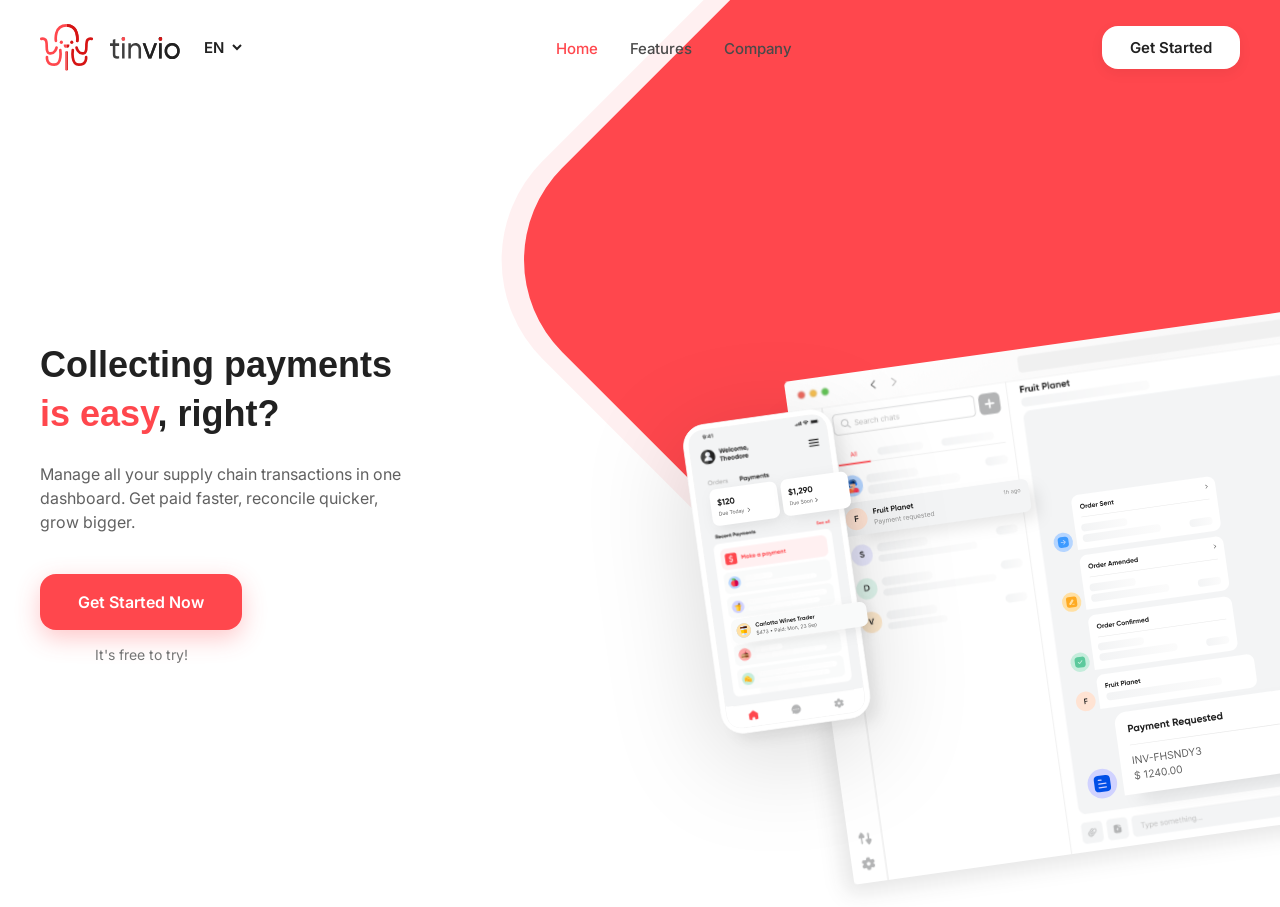
==== 1/index.html @ 918956ac "+" ====
<!doctype html>
<html lang="en">
  <head>
    <meta charset="UTF-8" />
    <meta name="viewport" content="width=device-width, initial-scale=1.0" />
    <title>Home page</title>
    <link rel="stylesheet" href="style.css" />
    <link
      href="https://fonts.googleapis.com/css2?family=Inter:wght@400;500;600;700&display=swap"
      rel="stylesheet"
    />
  </head>
  <body>
    <header class="header">
      <div class="header-container">
        <div class="logo-wrapper">
          <a href="#" class="logo">
            <svg
              xmlns="http://www.w3.org/2000/svg"
              width="54"
              height="47"
              viewBox="0 0 54 47"
              fill="none"
            >
              <mask
                id="mask0_1312_115720"
                style="mask-type: alpha"
                maskUnits="userSpaceOnUse"
                x="0"
                y="0"
                width="54"
                height="47"
              >
                <path
                  d="M29.2807 20.375H23.8252C23.8252 20.375 23.0459 23.8359 26.553 23.8359C30.0601 23.8359 29.2807 20.375 29.2807 20.375Z"
                  fill="#3E3E3E"
                />
                <path
                  d="M36.5562 23.6121C36.5562 23.6121 38.2003 30.6819 43.9547 29.2732C48.4332 28.1769 44.7768 18.822 47.654 15.7737C49.1295 14.2104 51.7643 14.9028 51.7643 14.9028"
                  stroke="#212121"
                  stroke-width="2.67568"
                  stroke-linecap="round"
                />
                <path
                  d="M16.5464 23.6121C16.5464 23.6121 14.9023 30.6819 9.14783 29.2732C4.6693 28.1769 8.32577 18.822 5.44855 15.7737C3.97301 14.2104 1.33824 14.9028 1.33824 14.9028"
                  stroke="#3E3E3E"
                  stroke-width="2.67568"
                  stroke-linecap="round"
                />
                <path
                  d="M15.8891 16.912C15.8891 16.912 13.707 1.33782 26.3643 1.33789C39.0216 1.33796 37.2755 16.912 37.2755 16.912"
                  stroke="#3E3E3E"
                  stroke-width="2.67568"
                  stroke-linecap="round"
                />
                <path
                  d="M35.946 16.7471C35.855 17.4804 36.3756 18.1486 37.1088 18.2396C37.842 18.3307 38.5103 17.8101 38.6013 17.0769L35.946 16.7471ZM26.5503 2.67573C29.4156 2.67575 31.3359 3.54673 32.6634 4.75921C34.0181 5.99651 34.8633 7.68944 35.3709 9.4883C35.8776 11.2838 36.0247 13.1041 36.0403 14.4936C36.0481 15.184 36.0234 15.7575 35.9971 16.1545C35.984 16.3528 35.9706 16.5064 35.9607 16.6078C35.9558 16.6078 35.9518 16.6961 35.9492 16.7196C35.9479 16.7314 35.9469 16.7397 35.9464 16.7443C35.9461 16.7466 35.9459 16.748 35.9459 16.7485C35.9458 16.7487 35.9458 16.7487 35.9459 16.7485C35.9459 16.7484 35.9459 16.7481 35.9459 16.748C35.946 16.7476 35.946 16.7471 37.2737 16.912C38.6013 17.0769 38.6014 17.0763 38.6015 17.0756C38.6015 17.0754 38.6016 17.0747 38.6017 17.0741C38.6018 17.0729 38.602 17.0715 38.6022 17.0698C38.6026 17.0665 38.6031 17.0623 38.6037 17.0571C38.6049 17.0468 38.6049 17.0327 38.6085 17.015C38.6124 16.9796 38.6177 16.9298 38.6239 16.8664C38.6362 16.7396 38.6519 16.5586 38.667 16.3311C38.697 15.8764 38.7245 15.2332 38.7158 14.4635C38.6986 12.9329 38.5381 10.8597 37.946 8.76165C37.355 6.66698 36.3104 4.46639 34.4678 2.78354C32.5981 1.07587 30.0137 6.99759e-05 26.5503 5.05447e-05L26.5503 2.67573Z"
                  fill="#212121"
                />
                <path
                  d="M26.5503 28.3037V45.338"
                  stroke="#3E3E3E"
                  stroke-width="2.67568"
                  stroke-linecap="round"
                />
                <path
                  d="M32.8078 25.9912C32.8078 25.9912 30.6585 40.7001 38.8259 40.7001C46.9933 40.7001 46.1335 33.1228 46.1335 33.1228"
                  stroke="#212121"
                  stroke-width="2.67568"
                  stroke-linecap="round"
                />
                <path
                  d="M20.2928 25.9912C20.2928 25.9912 22.4421 40.7001 14.2747 40.7001C6.10733 40.7001 6.96705 33.1228 6.96705 33.1228"
                  stroke="#3E3E3E"
                  stroke-width="2.67568"
                  stroke-linecap="round"
                />
                <ellipse
                  cx="31.7566"
                  cy="18.2075"
                  rx="1.60086"
                  ry="1.73046"
                  fill="#212121"
                />
                <ellipse
                  cx="21.3484"
                  cy="18.2075"
                  rx="1.60086"
                  ry="1.73046"
                  fill="#3E3E3E"
                />
              </mask>
              <g mask="url(#mask0_1312_115720)">
                <rect
                  x="-1.89502"
                  y="-2.85449"
                  width="28.4747"
                  height="52.4545"
                  fill="#FF474D"
                />
                <rect
                  x="26.5835"
                  y="-2.85449"
                  width="28.4747"
                  height="52.4545"
                  fill="#D61414"
                />
              </g>
            </svg>
          </a>
          <svg
            xmlns="http://www.w3.org/2000/svg"
            width="70"
            height="22"
            viewBox="0 0 70 22"
            fill="none"
          >
            <path
              d="M9.12973 6.3475V8.91091H5.32329V17.181C5.32329 17.9337 5.45685 18.4728 5.72397 18.7984C6.01017 19.1035 6.43946 19.2663 7.01186 19.2866C7.58426 19.2866 8.29021 19.2663 9.12973 19.2256V21.6059C6.93554 21.9111 5.33283 21.7178 4.32159 21.0261C3.32944 20.3344 2.83336 19.0527 2.83336 17.181V8.91091H0V6.3475H2.83336V2.86858L5.32329 2.07514V6.3475H9.12973Z"
              fill="#3E3E3E"
            />
            <path
              d="M13.3368 3.57047C12.8598 3.57047 12.4592 3.39754 12.1348 3.05168C11.8105 2.70582 11.6483 2.28876 11.6483 1.80049C11.6483 1.31222 11.8105 0.895159 12.1348 0.549301C12.4592 0.1831 12.8598 0 13.3368 0C13.7948 0 14.1859 0.1831 14.5103 0.549301C14.8346 0.895159 14.9968 1.31222 14.9968 1.80049C14.9968 2.28876 14.8346 2.70582 14.5103 3.05168C14.1859 3.39754 13.7948 3.57047 13.3368 3.57047ZM14.5675 21.6059H12.0776V6.3475H14.5675V21.6059Z"
              fill="#3E3E3E"
            />
            <path
              d="M25.4924 5.95078C27.1715 5.95078 28.5166 6.52043 29.5278 7.65972C30.5391 8.77867 31.0447 10.3045 31.0447 12.2372V21.6059H28.5548V12.3898C28.5548 11.1692 28.24 10.213 27.6103 9.52125C26.9807 8.82953 26.1125 8.48368 25.0059 8.48368C23.7276 8.48368 22.7163 8.91091 21.9722 9.76538C21.2281 10.5995 20.856 11.8507 20.856 13.5189V21.6059H18.3661V6.3475H20.856V8.54471C21.8482 6.81542 23.3937 5.95078 25.4924 5.95078Z"
              fill="#3E3E3E"
            />
            <path
              d="M39.8486 18.7678L44.342 6.3475H47.0322L41.3083 21.6059H38.389L32.6651 6.3475H35.3553L39.8486 18.7678Z"
              fill="#3E3E3E"
            />
            <path
              d="M50.3973 3.57047C49.9203 3.57047 49.5196 3.39754 49.1953 3.05168C48.8709 2.70582 48.7087 2.28876 48.7087 1.80049C48.7087 1.31222 48.8709 0.895159 49.1953 0.549301C49.5196 0.1831 49.9203 0 50.3973 0C50.8552 0 51.2463 0.1831 51.5707 0.549301C51.8951 0.895159 52.0572 1.31222 52.0572 1.80049C52.0572 2.28876 51.8951 2.70582 51.5707 3.05168C51.2463 3.39754 50.8552 3.57047 50.3973 3.57047ZM51.6279 21.6059H49.138V6.3475H51.6279V21.6059Z"
              fill="#3E3E3E"
            />
            <path
              d="M67.5041 19.6833C66.0541 21.2295 64.2701 22.0026 62.1522 22.0026C60.0344 22.0026 58.2504 21.2295 56.8003 19.6833C55.3502 18.1372 54.6252 16.2349 54.6252 13.9767C54.6252 11.7185 55.3502 9.81624 56.8003 8.27006C58.2504 6.72387 60.0344 5.95078 62.1522 5.95078C64.2701 5.95078 66.0541 6.72387 67.5041 8.27006C68.9733 9.83659 69.7079 11.7388 69.7079 13.9767C69.7079 16.2146 68.9733 18.1168 67.5041 19.6833ZM62.1522 19.4087C63.5832 19.4087 64.7852 18.8899 65.7583 17.8523C66.7314 16.8148 67.2179 15.5229 67.2179 13.9767C67.2179 12.4305 66.7314 11.1386 65.7583 10.1011C64.7852 9.06349 63.5832 8.54471 62.1522 8.54471C60.7403 8.54471 59.5478 9.06349 58.5747 10.1011C57.6017 11.1386 57.1151 12.4305 57.1151 13.9767C57.1151 15.5229 57.6017 16.8148 58.5747 17.8523C59.5478 18.8899 60.7403 19.4087 62.1522 19.4087Z"
              fill="#3E3E3E"
            />
            <path
              d="M39.8486 18.7678L44.342 6.3475H47.0322L41.3083 21.6059H38.389L32.6651 6.3475H35.3553L39.8486 18.7678Z"
              fill="#212121"
            />
            <path
              d="M50.3973 3.57047C49.9203 3.57047 49.5196 3.39754 49.1953 3.05168C48.8709 2.70582 48.7087 2.28876 48.7087 1.80049C48.7087 1.31222 48.8709 0.895159 49.1953 0.549301C49.5196 0.1831 49.9203 0 50.3973 0C50.8552 0 51.2463 0.1831 51.5707 0.549301C51.8951 0.895159 52.0572 1.31222 52.0572 1.80049C52.0572 2.28876 51.8951 2.70582 51.5707 3.05168C51.2463 3.39754 50.8552 3.57047 50.3973 3.57047ZM51.6279 21.6059H49.138V6.3475H51.6279V21.6059Z"
              fill="#212121"
            />
            <path
              d="M67.5041 19.6833C66.0541 21.2295 64.2701 22.0026 62.1522 22.0026C60.0344 22.0026 58.2504 21.2295 56.8003 19.6833C55.3502 18.1372 54.6252 16.2349 54.6252 13.9767C54.6252 11.7185 55.3502 9.81624 56.8003 8.27006C58.2504 6.72387 60.0344 5.95078 62.1522 5.95078C64.2701 5.95078 66.0541 6.72387 67.5041 8.27006C68.9733 9.83659 69.7079 11.7388 69.7079 13.9767C69.7079 16.2146 68.9733 18.1168 67.5041 19.6833ZM62.1522 19.4087C63.5832 19.4087 64.7852 18.8899 65.7583 17.8523C66.7314 16.8148 67.2179 15.5229 67.2179 13.9767C67.2179 12.4305 66.7314 11.1386 65.7583 10.1011C64.7852 9.06349 63.5832 8.54471 62.1522 8.54471C60.7403 8.54471 59.5478 9.06349 58.5747 10.1011C57.6017 11.1386 57.1151 12.4305 57.1151 13.9767C57.1151 15.5229 57.6017 16.8148 58.5747 17.8523C59.5478 18.8899 60.7403 19.4087 62.1522 19.4087Z"
              fill="#212121"
            />
            <ellipse
              cx="50.529"
              cy="1.9073"
              rx="1.78874"
              ry="1.9073"
              fill="#D61414"
            />
            <ellipse
              cx="13.4176"
              cy="1.9073"
              rx="1.78874"
              ry="1.9073"
              fill="#FF474D"
            />
          </svg>
          <div class="lang-select-container">
            <!-- <button class="lang-button" id="langBtn">
              <span id="currentLang">EN</span>
              <svg
                xmlns="http://www.w3.org/2000/svg"
                width="10"
                height="6"
                viewBox="0 0 10 6"
                fill="none"
              >
                <path
                  d="M4.99998 6C4.82076 6 4.64156 5.92797 4.50493 5.78422L0.205142 1.25832C-0.0683806 0.970413 -0.0683806 0.503627 0.205142 0.21584C0.478554 -0.0719468 0.921935 -0.0719468 1.19548 0.21584L4.99998 4.22061L8.80451 0.21598C9.07803 -0.0718069 9.52137 -0.0718069 9.79476 0.21598C10.0684 0.503767 10.0684 0.970553 9.79476 1.25846L5.49504 5.78436C5.35834 5.92814 5.17914 6 4.99998 6Z"
                  fill="#212121"
                />
              </svg>
            </button> -->
            <select id="langSelect">
              <option value="en" selected>EN</option>
              <option value="ru">RU</option>
            </select>
          </div>
        </div>

        <nav class="nav">
          <ul class="nav-list">
            <li>
              <a href="#" class="nav-link active" data-key="nav-home">Home</a>
            </li>
            <li>
              <a href="#" class="nav-link" data-key="nav-features">Features</a>
            </li>
            <li>
              <a href="#" class="nav-link" data-key="nav-company">Company</a>
            </li>
          </ul>
        </nav>

        <div class="header-actions">
          <a href="#" class="btn-primary" data-key="btn-started">Get Started</a>
        </div>
      </div>
    </header>

    <main>
      <section class="main-section">
        <div class="container">
          <div class="main-content">
            <h1 class="title">
              Collecting payments <br />
              <span class="highlight">is easy</span>, right?
            </h1>
            <p class="hero-description">
              Manage all your supply chain transactions in one dashboard. Get
              paid faster, reconcile quicker, grow bigger.
            </p>
            <div class="hero-actions">
              <a href="#" class="btn btn-primary">Get Started Now</a>
              <span class="btn-subtext">It's free to try!</span>
            </div>
          </div>

          <div class="images">
            <svg
              class="mockup-phone"
              xmlns="http://www.w3.org/2000/svg"
              xmlns:xlink="http://www.w3.org/1999/xlink"
              width="252"
              height="413"
              viewBox="0 0 252 413"
              fill="none"
            >
              <g filter="url(#filter0_f_3618_2601)">
                <rect
                  x="18.4482"
                  y="41.6902"
                  width="167"
                  height="356"
                  rx="12"
                  transform="rotate(-8 18.4482 41.6902)"
                  fill="#212121"
                  fill-opacity="0.1"
                />
              </g>
              <rect
                x="0.843648"
                y="28.4244"
                width="176.016"
                height="365.174"
                rx="25.7578"
                transform="rotate(-8 0.843648 28.4244)"
                fill="white"
                stroke="#F9F9F9"
                stroke-width="0.826417"
              />
              <path
                d="M172.195 29.9218L172.195 29.9205C171.317 23.8766 168.893 19.4597 165.209 16.7625C161.526 14.0661 156.627 13.1193 150.862 13.9296L136.29 15.9776C134.774 16.1907 126.086 17.4116 126.086 17.4116L113.964 19.1153C113.964 19.1153 100.022 21.0747 95.0032 21.78L60.5014 26.629C55.4822 27.3343 50.8657 27.9832 50.8657 27.9832L46.2033 28.6384C46.2033 28.6384 42.9745 29.0922 41.4583 29.3053L26.886 31.3533C21.1208 32.1635 16.6725 34.4239 13.8826 38.0302C11.0918 41.6378 9.99281 46.5503 10.8428 52.5984L54.7158 364.771C55.5685 370.838 58.3761 375.017 62.3111 377.489C66.2386 379.957 71.2564 380.701 76.5039 379.964L199.312 362.704C204.546 361.968 209.164 359.87 212.262 356.415C215.367 352.953 216.921 348.161 216.068 342.094L172.195 29.9218Z"
                stroke="#F1F1F1"
                stroke-width="0.826417"
              />
              <mask
                id="mask0_3618_2601"
                style="mask-type: alpha"
                maskUnits="userSpaceOnUse"
                x="9"
                y="12"
                width="209"
                height="370"
              >
                <path
                  d="M172.199 29.9213L172.199 29.92C171.321 23.8761 168.897 19.4592 165.213 16.762C161.53 14.0656 156.631 13.1188 150.866 13.9291L136.294 15.9771C134.778 16.1902 126.09 17.4112 126.09 17.4112L113.968 19.1148C113.968 19.1148 100.026 21.0742 95.0071 21.7796L60.5053 26.6285C55.4861 27.3339 50.8696 27.9827 50.8696 27.9827L46.2072 28.6379C46.2072 28.6379 42.9784 29.0917 41.4622 29.3048L26.8899 31.3528C21.1247 32.163 16.6764 34.4234 13.8865 38.0297C11.0957 41.6373 9.99672 46.5498 10.8467 52.598L54.7197 364.771C55.5724 370.838 58.38 375.017 62.315 377.489C66.2425 379.957 71.2603 380.701 76.5078 379.963L199.316 362.704C204.55 361.968 209.168 359.87 212.266 356.415C215.371 352.953 216.925 348.161 216.072 342.094L172.199 29.9213Z"
                  fill="#C4C4C4"
                  stroke="black"
                  stroke-opacity="0.1"
                  stroke-width="2.01316"
                />
              </mask>
              <g mask="url(#mask0_3618_2601)">
                <mask
                  id="mask1_3618_2601"
                  style="mask-type: alpha"
                  maskUnits="userSpaceOnUse"
                  x="10"
                  y="13"
                  width="207"
                  height="368"
                >
                  <path
                    d="M172.108 29.6247L172.108 29.6234C171.228 23.5676 168.799 19.1421 165.109 16.4395C161.419 13.7378 156.511 12.7891 150.735 13.6009L136.137 15.6526C134.618 15.8661 129.699 16.5576 129.699 16.5576L114.16 18.7412L95.7581 21.3274L62.6352 25.9825L52.0032 27.4768L45.0515 28.4538C45.0515 28.4538 42.6515 28.7911 41.1326 29.0045L26.5337 31.0563C20.758 31.868 16.3017 34.1327 13.5068 37.746C10.7109 41.3605 9.61003 46.2826 10.4617 52.3426L54.4204 365.125C55.2747 371.203 58.0875 375.391 62.0297 377.868C65.9644 380.341 70.9914 381.086 76.2484 380.347L199.28 363.056C204.523 362.319 209.15 360.217 212.254 356.755C215.364 353.287 216.921 348.486 216.067 342.407L172.108 29.6247Z"
                    fill="#C4C4C4"
                  />
                </mask>
                <g mask="url(#mask1_3618_2601)">
                  <rect
                    x="7.75342"
                    y="33.894"
                    width="163.576"
                    height="352.39"
                    transform="rotate(-8 7.75342 33.894)"
                    fill="#F3F4F5"
                  />
                  <rect
                    x="52.9941"
                    y="355.786"
                    width="163.576"
                    height="27.3343"
                    transform="rotate(-8 52.9941 355.786)"
                    fill="white"
                  />
                  <rect
                    x="10.3691"
                    y="33.2468"
                    width="158.775"
                    height="352.87"
                    transform="rotate(-8 10.3691 33.2468)"
                    fill="url(#pattern0_3618_2601)"
                  />
                  <rect
                    x="204.104"
                    y="334.909"
                    width="10.9579"
                    height="26.9782"
                    transform="rotate(-8 204.104 334.909)"
                    fill="white"
                  />
                  <rect
                    x="51.479"
                    y="356.358"
                    width="11.2927"
                    height="27.8026"
                    transform="rotate(-8 51.479 356.358)"
                    fill="white"
                  />
                </g>
              </g>
              <g filter="url(#filter1_f_3618_2601)">
                <rect
                  x="74.2515"
                  y="260.512"
                  width="148.19"
                  height="23.8015"
                  rx="3.4014"
                  transform="rotate(-8 74.2515 260.512)"
                  fill="#212121"
                  fill-opacity="0.1"
                />
              </g>
              <rect
                x="58.731"
                y="254.109"
                width="160.113"
                height="28.9019"
                rx="7.85434"
                transform="rotate(-8 58.731 254.109)"
                fill="#F9FAFA"
              />
              <path
                d="M91.2761 261.625C90.5638 261.726 89.9382 261.571 89.3994 261.16C88.8658 260.754 88.5495 260.2 88.4507 259.496C88.3512 258.789 88.5023 258.168 88.9039 257.635C89.3089 257.092 89.8675 256.771 90.5798 256.671C91.0108 256.61 91.4222 256.657 91.8138 256.81C92.2094 256.958 92.5335 257.19 92.7861 257.506L92.0422 258.089C91.8943 257.893 91.7032 257.751 91.4688 257.663C91.2338 257.571 90.9802 257.545 90.708 257.583C90.2452 257.648 89.8913 257.846 89.6462 258.176C89.4064 258.511 89.3187 258.907 89.3831 259.365C89.4468 259.819 89.6401 260.174 89.9628 260.429C90.2895 260.679 90.6842 260.772 91.147 260.707C91.4192 260.668 91.6559 260.575 91.8571 260.426C92.0622 260.273 92.2068 260.083 92.2909 259.859L93.1668 260.215C93.0111 260.588 92.7638 260.903 92.425 261.159C92.0901 261.409 91.7071 261.565 91.2761 261.625ZM96.0316 257.799L95.9752 257.398L96.8531 257.274L97.3313 260.677L96.4534 260.801L96.397 260.399C96.1804 260.767 95.8339 260.985 95.3575 261.052C94.9038 261.116 94.4894 260.998 94.1142 260.699C93.743 260.395 93.522 259.991 93.4512 259.488C93.3811 258.988 93.4825 258.542 93.7555 258.147C94.0331 257.752 94.3988 257.522 94.8525 257.458C95.3289 257.391 95.7219 257.505 96.0316 257.799ZM94.6921 260.021C94.8939 260.173 95.1309 260.23 95.4032 260.192C95.6754 260.154 95.8876 260.033 96.0396 259.832C96.1956 259.625 96.2538 259.381 96.2143 259.099C96.1748 258.818 96.0518 258.602 95.8455 258.45C95.643 258.294 95.4057 258.234 95.1334 258.273C94.8612 258.311 94.6494 258.433 94.4979 258.639C94.3459 258.841 94.2896 259.083 94.3291 259.364C94.3687 259.645 94.4897 259.864 94.6921 260.021ZM98.5271 257.039L98.6094 257.624C98.6566 257.4 98.7655 257.221 98.9362 257.086C99.1063 256.946 99.3116 256.86 99.552 256.826L99.6898 257.806C99.417 257.807 99.1842 257.895 98.9913 258.07C98.8024 258.24 98.7309 258.489 98.7768 258.815L99.0054 260.442L98.1274 260.565L97.6492 257.163L98.5271 257.039ZM101.431 260.101L100.553 260.224L99.8551 255.256L100.733 255.133L101.431 260.101ZM105.075 259.159C104.778 259.552 104.376 259.784 103.868 259.856C103.36 259.927 102.909 259.815 102.516 259.518C102.122 259.222 101.89 258.82 101.819 258.312C101.748 257.808 101.861 257.36 102.157 256.966C102.457 256.568 102.859 256.333 103.363 256.262C103.867 256.192 104.318 256.306 104.716 256.607C105.114 256.907 105.349 257.307 105.419 257.806C105.49 258.309 105.375 258.76 105.075 259.159ZM103.05 258.826C103.252 258.978 103.484 259.035 103.747 258.998C104.011 258.961 104.218 258.842 104.37 258.64C104.522 258.438 104.579 258.201 104.541 257.929C104.503 257.657 104.383 257.445 104.181 257.293C103.979 257.14 103.747 257.083 103.483 257.12C103.22 257.157 103.013 257.276 102.861 257.478C102.714 257.684 102.659 257.921 102.697 258.188C102.734 258.456 102.852 258.668 103.05 258.826ZM107.671 255.754L107.789 256.598L107.02 256.706L107.219 258.122C107.236 258.24 107.277 258.322 107.344 258.368C107.411 258.414 107.501 258.434 107.616 258.427C107.73 258.415 107.87 258.393 108.037 258.361L108.149 259.157C107.564 259.309 107.132 259.314 106.853 259.172C106.578 259.026 106.408 258.717 106.341 258.245L106.142 256.829L105.55 256.913L105.432 256.069L106.024 255.986L105.927 255.298L106.768 254.909L106.902 255.862L107.671 255.754ZM110.103 255.412L110.222 256.256L109.453 256.364L109.652 257.78C109.668 257.898 109.71 257.98 109.777 258.026C109.843 258.072 109.934 258.092 110.049 258.085C110.163 258.074 110.303 258.051 110.47 258.019L110.581 258.815C109.997 258.967 109.565 258.972 109.286 258.831C109.011 258.684 108.84 258.375 108.774 257.903L108.575 256.488L107.983 256.571L107.864 255.727L108.456 255.644L108.36 254.956L109.2 254.568L109.334 255.52L110.103 255.412ZM113.258 255.378L113.202 254.977L114.08 254.853L114.558 258.256L113.68 258.38L113.624 257.978C113.407 258.346 113.061 258.564 112.584 258.631C112.131 258.695 111.716 258.577 111.341 258.278C110.97 257.974 110.749 257.57 110.678 257.066C110.608 256.567 110.709 256.121 110.982 255.726C111.26 255.331 111.626 255.101 112.079 255.037C112.556 254.97 112.949 255.084 113.258 255.378ZM111.919 257.6C112.121 257.752 112.358 257.809 112.63 257.771C112.902 257.732 113.114 257.612 113.266 257.411C113.422 257.204 113.481 256.959 113.441 256.678C113.402 256.397 113.279 256.18 113.072 256.029C112.87 255.872 112.633 255.813 112.36 255.852C112.088 255.89 111.876 256.012 111.725 256.218C111.573 256.42 111.516 256.662 111.556 256.943C111.595 257.224 111.716 257.443 111.919 257.6ZM119.159 257.61L118.09 257.76L116.087 253.183L117.074 253.045L118.482 256.449L118.979 252.777L119.782 252.664L121.279 256.055L121.695 252.395L122.681 252.256L122.017 257.208L120.949 257.358L119.608 254.34L119.159 257.61ZM123.622 253.096C123.477 253.116 123.342 253.082 123.219 252.993C123.099 252.899 123.029 252.779 123.009 252.634C122.988 252.489 123.022 252.354 123.111 252.231C123.205 252.107 123.324 252.034 123.47 252.014C123.619 251.993 123.754 252.029 123.874 252.124C123.998 252.217 124.07 252.337 124.091 252.482C124.111 252.627 124.074 252.762 123.981 252.886C123.891 253.005 123.771 253.075 123.622 253.096ZM124.6 256.845L123.722 256.968L123.244 253.565L124.121 253.442L124.6 256.845ZM126.804 252.968C127.18 252.915 127.504 252.997 127.775 253.213C128.056 253.433 128.227 253.76 128.288 254.196L128.582 256.285L127.704 256.409L127.425 254.428C127.394 254.206 127.309 254.042 127.169 253.937C127.034 253.831 126.862 253.793 126.653 253.822C126.422 253.855 126.248 253.953 126.132 254.117C126.021 254.276 125.984 254.494 126.023 254.771L126.281 256.609L125.403 256.732L124.925 253.329L125.803 253.206L125.857 253.587C126.021 253.24 126.336 253.034 126.804 252.968ZM132.45 254.374L129.885 254.735C130.058 255.146 130.408 255.314 130.934 255.24C131.27 255.193 131.508 255.044 131.648 254.792L132.414 255.101C132.146 255.634 131.686 255.946 131.032 256.038C130.47 256.117 129.994 256.01 129.606 255.718C129.218 255.426 128.988 255.021 128.915 254.503C128.844 253.995 128.952 253.545 129.239 253.153C129.522 252.762 129.928 252.529 130.459 252.454C130.963 252.383 131.398 252.498 131.764 252.798C132.139 253.097 132.362 253.501 132.434 254.009C132.447 254.104 132.453 254.226 132.45 254.374ZM129.775 254.056L131.511 253.812C131.43 253.597 131.304 253.441 131.133 253.345C130.966 253.248 130.779 253.214 130.57 253.244C130.334 253.277 130.148 253.366 130.011 253.51C129.873 253.649 129.795 253.832 129.775 254.056ZM133.62 253.093C133.641 253.238 133.865 253.334 134.292 253.38C134.442 253.391 134.579 253.411 134.703 253.44C134.827 253.464 134.953 253.509 135.083 253.574C135.216 253.634 135.326 253.725 135.413 253.847C135.499 253.969 135.555 254.116 135.579 254.289C135.628 254.638 135.534 254.926 135.298 255.154C135.061 255.377 134.75 255.516 134.364 255.57C133.665 255.668 133.151 255.465 132.821 254.961L133.523 254.425C133.669 254.705 133.912 254.821 134.252 254.774C134.565 254.73 134.708 254.61 134.68 254.415C134.66 254.27 134.436 254.174 134.009 254.128C133.849 254.109 133.711 254.086 133.597 254.061C133.482 254.035 133.356 253.993 133.218 253.933C133.079 253.87 132.967 253.781 132.882 253.668C132.801 253.55 132.748 253.407 132.725 253.239C132.677 252.904 132.763 252.623 132.981 252.398C133.203 252.168 133.498 252.027 133.866 251.975C134.142 251.937 134.403 251.965 134.648 252.06C134.892 252.151 135.096 252.302 135.26 252.515L134.569 253.029C134.427 252.813 134.23 252.722 133.976 252.758C133.862 252.774 133.771 252.815 133.701 252.88C133.636 252.94 133.609 253.011 133.62 253.093ZM137.035 250.239L140.54 249.747L140.666 250.645L139.38 250.826L139.923 254.691L138.984 254.823L138.441 250.958L137.161 251.138L137.035 250.239ZM141.661 250.977L141.743 251.562C141.79 251.338 141.899 251.159 142.07 251.024C142.24 250.884 142.445 250.797 142.686 250.764L142.823 251.744C142.551 251.745 142.318 251.833 142.125 252.008C141.936 252.178 141.864 252.427 141.91 252.753L142.139 254.38L141.261 254.503L140.783 251.101L141.661 250.977ZM145.725 250.815L145.668 250.414L146.546 250.29L147.025 253.693L146.147 253.817L146.09 253.415C145.874 253.783 145.527 254.001 145.051 254.068C144.597 254.132 144.183 254.014 143.808 253.715C143.436 253.411 143.215 253.007 143.144 252.504C143.074 252.005 143.176 251.558 143.449 251.163C143.726 250.768 144.092 250.538 144.546 250.475C145.022 250.408 145.415 250.521 145.725 250.815ZM144.385 253.037C144.587 253.189 144.824 253.246 145.096 253.208C145.369 253.17 145.581 253.05 145.733 252.848C145.889 252.641 145.947 252.397 145.908 252.115C145.868 251.834 145.745 251.618 145.539 251.466C145.336 251.31 145.099 251.25 144.827 251.289C144.555 251.327 144.343 251.449 144.191 251.656C144.039 251.857 143.983 252.099 144.022 252.38C144.062 252.662 144.183 252.88 144.385 253.037ZM149.978 250.218L149.731 248.455L150.608 248.332L151.278 253.096L150.4 253.219L150.344 252.817C150.132 253.185 149.787 253.402 149.311 253.469C148.853 253.534 148.436 253.416 148.061 253.117C147.69 252.813 147.469 252.409 147.398 251.906C147.328 251.407 147.429 250.96 147.702 250.565C147.98 250.17 148.348 249.94 148.806 249.876C149.282 249.809 149.673 249.923 149.978 250.218ZM148.639 252.439C148.85 252.59 149.089 252.647 149.357 252.609C149.629 252.571 149.841 252.451 149.993 252.249C150.145 252.043 150.201 251.799 150.161 251.518C150.121 251.236 150.001 251.02 149.799 250.867C149.596 250.711 149.359 250.652 149.087 250.69C148.815 250.728 148.601 250.851 148.445 251.058C148.293 251.26 148.236 251.501 148.276 251.782C148.315 252.064 148.436 252.283 148.639 252.439ZM155.2 251.177L152.634 251.538C152.808 251.948 153.158 252.117 153.684 252.043C154.02 251.995 154.258 251.846 154.398 251.595L155.163 251.904C154.896 252.437 154.435 252.749 153.782 252.841C153.22 252.92 152.744 252.813 152.356 252.521C151.968 252.228 151.738 251.823 151.665 251.306C151.593 250.798 151.701 250.348 151.989 249.956C152.271 249.565 152.678 249.332 153.209 249.257C153.713 249.186 154.148 249.301 154.514 249.601C154.889 249.9 155.112 250.304 155.183 250.812C155.197 250.907 155.202 251.029 155.2 251.177ZM152.525 250.859L154.261 250.615C154.179 250.4 154.053 250.244 153.883 250.148C153.716 250.051 153.529 250.017 153.32 250.046C153.084 250.08 152.898 250.168 152.761 250.312C152.623 250.452 152.544 250.634 152.525 250.859ZM156.435 248.901L156.517 249.486C156.565 249.262 156.673 249.082 156.844 248.947C157.014 248.808 157.22 248.721 157.46 248.687L157.598 249.667C157.325 249.669 157.092 249.757 156.899 249.932C156.71 250.102 156.639 250.35 156.685 250.677L156.913 252.304L156.035 252.427L155.557 249.024L156.435 248.901Z"
                fill="#212121"
              />
              <path
                d="M91.6192 271.415L90.8739 266.112L91.2137 266.065L91.959 271.368L91.6192 271.415ZM92.241 267.542C92.1866 267.336 92.0629 267.187 91.8698 267.096C91.6768 267.005 91.4518 266.977 91.1949 267.014C91.0071 267.04 90.847 267.093 90.7147 267.174C90.5838 267.254 90.4864 267.353 90.4226 267.471C90.3602 267.588 90.3386 267.714 90.3576 267.849C90.3735 267.963 90.4141 268.056 90.4794 268.13C90.5459 268.203 90.6258 268.26 90.719 268.301C90.812 268.342 90.9078 268.373 91.0066 268.394C91.1052 268.414 91.1953 268.429 91.2769 268.438L91.7241 268.494C91.8386 268.507 91.9672 268.53 92.1097 268.562C92.2536 268.594 92.3939 268.646 92.5306 268.716C92.6685 268.786 92.7878 268.883 92.8885 269.008C92.9892 269.134 93.0535 269.296 93.0815 269.495C93.1137 269.724 93.0827 269.939 92.9886 270.141C92.8958 270.343 92.7425 270.515 92.5286 270.656C92.316 270.797 92.0468 270.891 91.7209 270.936C91.4171 270.979 91.1471 270.967 90.911 270.9C90.6762 270.833 90.483 270.721 90.3313 270.563C90.181 270.406 90.0812 270.212 90.0321 269.982L90.5624 269.908C90.5987 270.066 90.6712 270.191 90.7798 270.283C90.8897 270.373 91.0207 270.433 91.1729 270.464C91.3263 270.493 91.4872 270.496 91.6557 270.472C91.8518 270.445 92.0234 270.388 92.1705 270.303C92.3175 270.216 92.4284 270.109 92.5035 269.981C92.5783 269.853 92.6049 269.711 92.5831 269.556C92.5633 269.415 92.5079 269.306 92.4167 269.229C92.3256 269.152 92.2119 269.094 92.0757 269.057C91.9395 269.02 91.7939 268.991 91.639 268.971L91.096 268.895C90.7512 268.846 90.4696 268.747 90.2515 268.597C90.0333 268.448 89.9041 268.23 89.8639 267.944C89.8305 267.707 89.8656 267.49 89.9692 267.296C90.074 267.099 90.2286 266.937 90.433 266.808C90.6386 266.678 90.8768 266.594 91.1475 266.555C91.4209 266.517 91.6708 266.532 91.8973 266.6C92.1236 266.667 92.3107 266.776 92.4587 266.927C92.608 267.078 92.7012 267.26 92.7382 267.473L92.241 267.542ZM93.7917 269.682L93.7323 269.259L95.1821 266.048L95.4887 266.004L95.5807 266.659L95.3736 266.688L94.2782 269.115L94.2828 269.148L96.7935 268.795L96.8576 269.251L93.7917 269.682ZM95.911 270.271L95.7706 269.273L95.743 269.076L95.3147 266.029L95.8036 265.96L96.3998 270.203L95.911 270.271ZM97.8887 269.993L99.2587 265.973L99.2541 265.94L97.0665 266.247L97.0025 265.792L99.7203 265.41L99.7879 265.89L98.4273 269.918L97.8887 269.993ZM102.434 269.414C102.16 269.452 101.91 269.44 101.683 269.376C101.457 269.312 101.269 269.205 101.12 269.056C100.972 268.905 100.877 268.719 100.835 268.498L101.357 268.425C101.387 268.56 101.45 268.671 101.547 268.759C101.644 268.845 101.763 268.906 101.904 268.941C102.046 268.976 102.198 268.982 102.361 268.959C102.544 268.934 102.701 268.879 102.833 268.796C102.964 268.713 103.063 268.609 103.127 268.484C103.191 268.36 103.213 268.223 103.192 268.074C103.17 267.918 103.112 267.786 103.018 267.678C102.923 267.568 102.797 267.49 102.638 267.444C102.48 267.397 102.293 267.389 102.077 267.419L101.737 267.467L101.673 267.011L102.013 266.963C102.182 266.94 102.325 266.889 102.444 266.81C102.563 266.731 102.652 266.631 102.708 266.511C102.766 266.39 102.784 266.255 102.763 266.106C102.743 265.962 102.693 265.842 102.615 265.744C102.536 265.647 102.435 265.577 102.311 265.534C102.188 265.49 102.048 265.48 101.892 265.502C101.746 265.522 101.611 265.569 101.489 265.641C101.368 265.711 101.274 265.803 101.207 265.915C101.139 266.026 101.112 266.152 101.125 266.294L100.628 266.364C100.605 266.14 100.644 265.936 100.746 265.751C100.848 265.565 100.994 265.411 101.184 265.289C101.375 265.166 101.593 265.087 101.838 265.053C102.1 265.016 102.333 265.038 102.535 265.118C102.738 265.196 102.902 265.315 103.027 265.473C103.152 265.632 103.228 265.811 103.257 266.011C103.29 266.25 103.256 266.463 103.154 266.649C103.053 266.835 102.901 266.975 102.696 267.07L102.7 267.103C102.974 267.11 103.2 267.194 103.376 267.357C103.552 267.518 103.659 267.733 103.697 268.003C103.729 268.233 103.696 268.449 103.596 268.651C103.497 268.85 103.348 269.018 103.147 269.153C102.946 269.288 102.708 269.375 102.434 269.414ZM107.378 267.426C107.211 267.45 107.053 267.43 106.903 267.368C106.754 267.305 106.628 267.21 106.525 267.083C106.424 266.957 106.362 266.81 106.339 266.643C106.315 266.474 106.334 266.316 106.397 266.168C106.46 266.018 106.555 265.893 106.682 265.792C106.808 265.69 106.955 265.627 107.122 265.603C107.291 265.58 107.449 265.6 107.597 265.663C107.747 265.725 107.872 265.82 107.973 265.946C108.075 266.071 108.138 266.218 108.162 266.387C108.185 266.554 108.165 266.712 108.102 266.862C108.04 267.011 107.945 267.137 107.819 267.24C107.694 267.34 107.547 267.402 107.378 267.426ZM111.343 268.103L110.747 263.86L112.181 263.659C112.513 263.612 112.794 263.634 113.022 263.724C113.251 263.813 113.432 263.952 113.562 264.14C113.693 264.329 113.776 264.548 113.811 264.798C113.846 265.048 113.827 265.283 113.754 265.501C113.681 265.72 113.548 265.905 113.354 266.056C113.16 266.206 112.897 266.304 112.567 266.35L111.54 266.495L111.476 266.039L112.487 265.897C112.715 265.865 112.892 265.8 113.019 265.702C113.146 265.604 113.231 265.483 113.275 265.341C113.319 265.196 113.329 265.039 113.306 264.869C113.282 264.699 113.229 264.552 113.146 264.427C113.065 264.302 112.95 264.211 112.8 264.155C112.649 264.097 112.459 264.084 112.228 264.117L111.325 264.244L111.857 268.03L111.343 268.103ZM115.927 267.534C115.725 267.563 115.537 267.551 115.362 267.498C115.187 267.443 115.04 267.351 114.923 267.219C114.806 267.086 114.733 266.916 114.704 266.709C114.678 266.527 114.693 266.374 114.749 266.251C114.805 266.126 114.888 266.023 114.999 265.941C115.11 265.859 115.236 265.792 115.377 265.74C115.518 265.686 115.662 265.639 115.807 265.599C115.997 265.547 116.151 265.507 116.269 265.477C116.389 265.446 116.474 265.411 116.525 265.372C116.577 265.332 116.597 265.273 116.586 265.194L116.584 265.178C116.555 264.973 116.477 264.822 116.349 264.725C116.223 264.627 116.047 264.594 115.822 264.626C115.589 264.658 115.413 264.735 115.295 264.856C115.176 264.977 115.099 265.099 115.061 265.223L114.574 265.122C114.629 264.917 114.719 264.751 114.842 264.624C114.966 264.495 115.107 264.398 115.265 264.332C115.425 264.264 115.585 264.219 115.745 264.197C115.847 264.183 115.966 264.179 116.102 264.185C116.24 264.189 116.376 264.22 116.51 264.277C116.647 264.334 116.767 264.432 116.871 264.571C116.975 264.71 117.044 264.906 117.08 265.159L117.375 267.255L116.886 267.324L116.825 266.893L116.8 266.896C116.777 266.97 116.732 267.052 116.666 267.141C116.599 267.231 116.506 267.312 116.385 267.386C116.265 267.459 116.112 267.508 115.927 267.534ZM115.94 267.085C116.133 267.058 116.291 266.997 116.412 266.902C116.536 266.807 116.623 266.695 116.674 266.566C116.726 266.436 116.742 266.304 116.724 266.172L116.661 265.724C116.644 265.752 116.601 265.781 116.534 265.812C116.467 265.841 116.39 265.87 116.301 265.898C116.213 265.924 116.127 265.949 116.043 265.972C115.96 265.993 115.893 266.011 115.841 266.025C115.717 266.06 115.602 266.104 115.496 266.156C115.392 266.208 115.312 266.275 115.254 266.357C115.198 266.438 115.179 266.541 115.196 266.665C115.22 266.835 115.301 266.955 115.439 267.024C115.578 267.092 115.745 267.112 115.94 267.085ZM118.267 267.13L117.82 263.948L118.309 263.879L118.756 267.061L118.267 267.13ZM117.994 263.382C117.898 263.396 117.812 263.375 117.734 263.32C117.657 263.264 117.612 263.191 117.599 263.1C117.586 263.009 117.609 262.926 117.668 262.852C117.728 262.777 117.805 262.733 117.901 262.72C117.996 262.706 118.082 262.727 118.159 262.783C118.237 262.838 118.282 262.911 118.295 263.002C118.308 263.093 118.284 263.176 118.225 263.251C118.166 263.325 118.089 263.369 117.994 263.382ZM120.862 266.832C120.597 266.87 120.353 266.836 120.132 266.73C119.909 266.623 119.724 266.455 119.575 266.225C119.425 265.994 119.327 265.71 119.28 265.373C119.233 265.039 119.249 264.741 119.329 264.479C119.409 264.217 119.542 264.005 119.728 263.842C119.913 263.679 120.14 263.579 120.408 263.542C120.615 263.513 120.784 263.524 120.913 263.576C121.045 263.627 121.148 263.691 121.224 263.769C121.301 263.846 121.361 263.909 121.405 263.959L121.446 263.953L121.226 262.387L121.715 262.319L122.311 266.561L121.839 266.628L121.77 266.139L121.712 266.147C121.684 266.21 121.643 266.29 121.59 266.388C121.536 266.484 121.452 266.576 121.339 266.662C121.225 266.747 121.066 266.804 120.862 266.832ZM120.867 266.384C121.063 266.356 121.221 266.282 121.342 266.161C121.463 266.038 121.546 265.881 121.591 265.689C121.635 265.495 121.641 265.278 121.607 265.038C121.573 264.8 121.51 264.597 121.416 264.429C121.321 264.259 121.2 264.134 121.05 264.053C120.901 263.972 120.727 263.945 120.528 263.973C120.321 264.002 120.155 264.079 120.032 264.205C119.91 264.329 119.827 264.487 119.784 264.677C119.741 264.866 119.736 265.073 119.767 265.296C119.799 265.523 119.863 265.724 119.958 265.899C120.054 266.073 120.178 266.205 120.33 266.295C120.483 266.383 120.662 266.413 120.867 266.384ZM123.635 266.409C123.533 266.423 123.44 266.399 123.357 266.336C123.273 266.273 123.224 266.191 123.21 266.088C123.196 265.986 123.22 265.893 123.283 265.81C123.346 265.726 123.428 265.677 123.53 265.663C123.633 265.649 123.725 265.673 123.809 265.736C123.892 265.799 123.941 265.881 123.956 265.984C123.965 266.051 123.957 266.116 123.93 266.177C123.905 266.239 123.866 266.29 123.815 266.333C123.764 266.374 123.704 266.399 123.635 266.409ZM123.303 264.047C123.201 264.062 123.108 264.037 123.025 263.974C122.941 263.912 122.892 263.829 122.878 263.727C122.864 263.625 122.888 263.532 122.951 263.448C123.014 263.365 123.096 263.316 123.199 263.302C123.301 263.287 123.394 263.311 123.477 263.374C123.561 263.437 123.609 263.52 123.624 263.622C123.633 263.69 123.625 263.754 123.598 263.816C123.573 263.877 123.535 263.929 123.483 263.971C123.432 264.012 123.372 264.038 123.303 264.047ZM125.991 261.718L126.605 261.631L128.541 264.95L128.591 264.943L129.538 261.219L130.151 261.133L130.747 265.376L130.267 265.443L129.814 262.22L129.772 262.226L128.9 265.635L128.436 265.7L126.657 262.663L126.615 262.669L127.068 265.893L126.588 265.96L125.991 261.718ZM133.013 265.125C132.726 265.165 132.464 265.132 132.228 265.026C131.993 264.919 131.798 264.752 131.642 264.523C131.487 264.294 131.387 264.015 131.341 263.687C131.294 263.355 131.314 263.057 131.399 262.793C131.486 262.529 131.627 262.313 131.823 262.146C132.021 261.979 132.263 261.875 132.551 261.835C132.838 261.795 133.099 261.828 133.334 261.934C133.57 262.04 133.765 262.209 133.92 262.439C134.076 262.669 134.178 262.95 134.224 263.281C134.27 263.61 134.25 263.906 134.163 264.169C134.077 264.431 133.936 264.646 133.738 264.814C133.542 264.981 133.3 265.084 133.013 265.125ZM132.951 264.686C133.17 264.655 133.341 264.574 133.466 264.442C133.592 264.31 133.675 264.149 133.717 263.957C133.759 263.765 133.765 263.563 133.735 263.35C133.705 263.137 133.644 262.944 133.55 262.77C133.457 262.596 133.332 262.462 133.175 262.368C133.018 262.275 132.831 262.244 132.612 262.274C132.394 262.305 132.223 262.387 132.098 262.52C131.973 262.653 131.889 262.816 131.848 263.009C131.806 263.202 131.8 263.405 131.83 263.618C131.859 263.831 131.921 264.023 132.014 264.196C132.108 264.369 132.233 264.501 132.389 264.593C132.546 264.685 132.733 264.716 132.951 264.686ZM135.412 262.768L135.681 264.682L135.192 264.751L134.745 261.569L135.217 261.503L135.287 262L135.328 261.994C135.38 261.822 135.475 261.676 135.613 261.557C135.751 261.436 135.94 261.359 136.181 261.325C136.396 261.295 136.591 261.312 136.765 261.378C136.939 261.442 137.083 261.557 137.198 261.723C137.312 261.887 137.389 262.104 137.427 262.375L137.711 264.397L137.222 264.466L136.942 262.477C136.907 262.227 136.815 262.041 136.666 261.92C136.516 261.797 136.328 261.752 136.101 261.784C135.945 261.806 135.811 261.859 135.697 261.944C135.585 262.029 135.503 262.141 135.451 262.281C135.399 262.421 135.386 262.583 135.412 262.768ZM139.252 263.589L139.25 263.817C139.249 263.978 139.237 264.151 139.213 264.338C139.192 264.524 139.166 264.7 139.138 264.866C139.109 265.032 139.085 265.164 139.065 265.263L138.692 265.315C138.697 265.224 138.704 265.104 138.713 264.955C138.722 264.806 138.728 264.64 138.732 264.456C138.737 264.274 138.736 264.088 138.729 263.899L138.721 263.663L139.252 263.589ZM141.871 263.812L141.819 263.439L143.004 261.709C143.143 261.507 143.256 261.332 143.344 261.184C143.432 261.035 143.493 260.899 143.527 260.774C143.563 260.648 143.572 260.52 143.554 260.39C143.533 260.241 143.479 260.117 143.391 260.018C143.306 259.919 143.197 259.848 143.066 259.806C142.935 259.764 142.792 259.754 142.639 259.775C142.476 259.798 142.339 259.852 142.227 259.937C142.116 260.02 142.036 260.126 141.986 260.256C141.938 260.385 141.926 260.53 141.948 260.692L141.459 260.76C141.425 260.512 141.451 260.286 141.539 260.082C141.628 259.878 141.763 259.709 141.946 259.577C142.13 259.444 142.346 259.36 142.593 259.325C142.841 259.29 143.069 259.312 143.276 259.39C143.482 259.468 143.653 259.588 143.787 259.751C143.921 259.914 144.004 260.104 144.034 260.323C144.056 260.479 144.049 260.635 144.014 260.792C143.979 260.948 143.906 261.126 143.793 261.328C143.682 261.528 143.523 261.776 143.317 262.071L142.507 263.224L142.512 263.257L144.484 262.98L144.548 263.436L141.871 263.812ZM146.845 263.172C146.572 263.211 146.321 263.198 146.094 263.134C145.868 263.07 145.681 262.963 145.531 262.814C145.383 262.663 145.288 262.477 145.246 262.256L145.768 262.183C145.798 262.318 145.862 262.43 145.959 262.517C146.055 262.604 146.174 262.664 146.316 262.699C146.458 262.735 146.61 262.741 146.773 262.718C146.955 262.692 147.112 262.638 147.244 262.554C147.376 262.471 147.474 262.367 147.538 262.243C147.602 262.118 147.624 261.981 147.603 261.832C147.581 261.676 147.523 261.544 147.429 261.436C147.335 261.327 147.208 261.249 147.05 261.202C146.891 261.155 146.704 261.147 146.489 261.178L146.149 261.225L146.085 260.77L146.425 260.722C146.593 260.698 146.737 260.647 146.855 260.568C146.975 260.49 147.063 260.39 147.119 260.269C147.177 260.148 147.195 260.014 147.174 259.864C147.154 259.721 147.105 259.6 147.026 259.503C146.948 259.405 146.847 259.335 146.722 259.292C146.599 259.249 146.46 259.238 146.304 259.26C146.157 259.281 146.023 259.327 145.901 259.399C145.78 259.47 145.685 259.561 145.618 259.673C145.551 259.784 145.523 259.911 145.536 260.052L145.039 260.122C145.016 259.899 145.056 259.695 145.158 259.51C145.26 259.324 145.406 259.169 145.596 259.047C145.787 258.924 146.005 258.846 146.249 258.811C146.511 258.775 146.744 258.796 146.947 258.876C147.149 258.955 147.313 259.073 147.438 259.232C147.563 259.39 147.64 259.569 147.668 259.77C147.702 260.009 147.667 260.221 147.565 260.407C147.465 260.593 147.312 260.734 147.107 260.829L147.112 260.862C147.386 260.868 147.611 260.953 147.788 261.115C147.964 261.277 148.071 261.492 148.109 261.761C148.141 261.992 148.107 262.208 148.007 262.409C147.909 262.609 147.759 262.776 147.558 262.911C147.358 263.047 147.12 263.134 146.845 263.172ZM152.706 259.045C152.651 258.838 152.528 258.69 152.335 258.598C152.142 258.507 151.917 258.48 151.66 258.516C151.472 258.542 151.312 258.596 151.18 258.676C151.049 258.757 150.951 258.855 150.887 258.973C150.825 259.09 150.803 259.216 150.822 259.352C150.838 259.465 150.879 259.558 150.944 259.632C151.011 259.705 151.091 259.762 151.184 259.804C151.277 259.844 151.373 259.875 151.471 259.896C151.57 259.916 151.66 259.931 151.742 259.941L152.189 259.996C152.303 260.01 152.432 260.032 152.575 260.064C152.718 260.096 152.859 260.148 152.995 260.219C153.133 260.288 153.253 260.385 153.353 260.511C153.454 260.636 153.518 260.798 153.546 260.997C153.579 261.226 153.548 261.442 153.453 261.644C153.361 261.845 153.207 262.017 152.993 262.158C152.781 262.299 152.512 262.393 152.186 262.439C151.882 262.481 151.612 262.469 151.376 262.402C151.141 262.335 150.948 262.223 150.796 262.066C150.646 261.908 150.546 261.714 150.497 261.485L151.027 261.41C151.063 261.568 151.136 261.693 151.245 261.785C151.354 261.875 151.486 261.936 151.638 261.966C151.791 261.996 151.952 261.998 152.12 261.975C152.317 261.947 152.488 261.89 152.635 261.805C152.782 261.718 152.893 261.611 152.968 261.484C153.043 261.355 153.07 261.213 153.048 261.058C153.028 260.918 152.973 260.808 152.882 260.731C152.79 260.654 152.677 260.597 152.541 260.559C152.404 260.522 152.259 260.493 152.104 260.473L151.561 260.397C151.216 260.348 150.934 260.249 150.716 260.1C150.498 259.95 150.369 259.732 150.329 259.446C150.295 259.209 150.33 258.993 150.434 258.798C150.539 258.601 150.693 258.439 150.898 258.31C151.103 258.18 151.342 258.096 151.612 258.058C151.886 258.019 152.136 258.034 152.362 258.102C152.588 258.169 152.775 258.278 152.923 258.429C153.073 258.58 153.166 258.762 153.203 258.975L152.706 259.045ZM155.83 261.918C155.523 261.961 155.249 261.931 155.008 261.826C154.768 261.721 154.57 261.554 154.416 261.327C154.263 261.098 154.163 260.82 154.117 260.494C154.071 260.168 154.09 259.873 154.174 259.607C154.259 259.34 154.399 259.122 154.594 258.953C154.789 258.781 155.031 258.676 155.318 258.635C155.484 258.612 155.651 258.617 155.82 258.649C155.99 258.682 156.15 258.751 156.3 258.857C156.449 258.961 156.578 259.109 156.685 259.301C156.792 259.493 156.867 259.737 156.909 260.034L156.938 260.241L154.485 260.586L154.426 260.163L156.381 259.889C156.356 259.709 156.298 259.554 156.206 259.423C156.116 259.292 155.999 259.195 155.857 259.132C155.715 259.069 155.556 259.05 155.38 259.075C155.185 259.102 155.023 259.174 154.895 259.291C154.767 259.406 154.676 259.545 154.622 259.709C154.567 259.873 154.552 260.043 154.577 260.218L154.617 260.5C154.65 260.74 154.72 260.938 154.827 261.094C154.934 261.247 155.069 261.357 155.23 261.423C155.391 261.488 155.571 261.507 155.768 261.479C155.897 261.461 156.01 261.427 156.109 261.376C156.208 261.324 156.291 261.256 156.357 261.172C156.422 261.087 156.468 260.986 156.494 260.87L156.985 260.936C156.958 261.103 156.894 261.256 156.793 261.394C156.693 261.531 156.561 261.645 156.398 261.737C156.235 261.827 156.045 261.888 155.83 261.918ZM158.049 262.755L157.435 258.38L157.907 258.314L157.978 258.819L158.036 258.811C158.064 258.751 158.104 258.673 158.155 258.579C158.208 258.483 158.29 258.392 158.4 258.308C158.512 258.222 158.672 258.164 158.879 258.135C159.147 258.097 159.392 258.131 159.616 258.236C159.839 258.342 160.025 258.509 160.174 258.739C160.323 258.968 160.421 259.25 160.468 259.585C160.516 259.922 160.499 260.222 160.42 260.485C160.339 260.747 160.207 260.96 160.023 261.124C159.839 261.286 159.615 261.386 159.349 261.423C159.145 261.452 158.977 261.441 158.844 261.391C158.712 261.339 158.606 261.274 158.528 261.197C158.449 261.118 158.387 261.052 158.343 260.999L158.302 261.004L158.538 262.686L158.049 262.755ZM158.139 259.904C158.173 260.144 158.238 260.351 158.334 260.525C158.43 260.697 158.553 260.826 158.703 260.91C158.852 260.993 159.025 261.021 159.221 260.993C159.426 260.965 159.589 260.887 159.71 260.76C159.833 260.631 159.916 260.471 159.959 260.277C160.004 260.082 160.01 259.871 159.978 259.645C159.947 259.421 159.884 259.224 159.79 259.055C159.697 258.883 159.574 258.755 159.421 258.669C159.269 258.582 159.09 258.553 158.883 258.582C158.684 258.61 158.524 258.684 158.402 258.804C158.281 258.922 158.199 259.076 158.155 259.265C158.111 259.453 158.105 259.666 158.139 259.904Z"
                fill="#5C5C5C"
              />
              <path
                d="M75.9551 274.435C80.5162 273.794 83.6951 269.584 83.0553 265.031C82.4155 260.478 78.1993 257.308 73.6381 257.949C69.0769 258.59 65.8981 262.8 66.5379 267.352C67.1777 271.905 71.3939 275.076 75.9551 274.435Z"
                fill="#FFE0A4"
              />
              <path
                d="M80.1588 268.065L76.4157 268.591L75.7676 263.979L77.2401 263.772C77.5787 263.724 77.9173 263.888 78.1148 264.194L78.905 265.419L79.7722 265.949C80.0609 266.088 80.2653 266.377 80.3125 266.712L80.4447 267.653C80.473 267.854 80.345 268.038 80.1588 268.065Z"
                fill="#C63C22"
              />
              <path
                d="M76.6368 268.56L69.8119 269.519L69.004 263.771C68.9491 263.38 69.1978 263.022 69.5595 262.971L75.0745 262.196C75.4363 262.145 75.774 262.421 75.829 262.812L76.6369 268.56L76.6368 268.56Z"
                fill="#F86E51"
              />
              <path
                d="M75.8293 262.812C75.7744 262.421 75.4366 262.145 75.0749 262.196L73.9805 262.35L74.8878 268.806L76.6372 268.56L75.8293 262.812Z"
                fill="#DD523C"
              />
              <path
                d="M77.6779 264.32L78.4467 265.512L76.7404 265.752L76.5283 264.243L77.2941 264.135C77.4426 264.114 77.5913 264.186 77.6779 264.32Z"
                fill="#D0D5D9"
              />
              <path
                d="M72.0553 270.533C72.7204 270.439 73.1776 269.78 73.0765 269.061C72.9755 268.342 72.3544 267.835 71.6893 267.929C71.0243 268.022 70.567 268.681 70.6681 269.4C70.7691 270.119 71.3902 270.626 72.0553 270.533Z"
                fill="#212121"
              />
              <path
                d="M71.942 269.734C72.1993 269.698 72.3763 269.443 72.3372 269.165C72.2981 268.887 72.0578 268.691 71.8005 268.727C71.5431 268.763 71.3662 269.018 71.4052 269.296C71.4443 269.574 71.6846 269.77 71.942 269.734Z"
                fill="#484F54"
              />
              <path
                d="M78.8785 269.573C79.5436 269.48 80.0008 268.821 79.8998 268.102C79.7987 267.383 79.1777 266.876 78.5126 266.969C77.8475 267.063 77.3903 267.722 77.4913 268.441C77.5924 269.16 78.2135 269.667 78.8785 269.573Z"
                fill="#212121"
              />
              <path
                d="M78.7652 268.775C79.0226 268.738 79.1995 268.484 79.1604 268.206C79.1214 267.928 78.8811 267.731 78.6237 267.768C78.3663 267.804 78.1894 268.059 78.2285 268.337C78.2676 268.615 78.5079 268.811 78.7652 268.775Z"
                fill="#484F54"
              />
              <path
                d="M75.9509 274.436C80.5121 273.795 83.691 269.585 83.0512 265.032C82.4113 260.48 78.1951 257.309 73.634 257.95C69.0728 258.591 65.8939 262.801 66.5337 267.354C67.1736 271.906 71.3898 275.077 75.9509 274.436Z"
                fill="#B5D5FF"
              />
              <path
                d="M75.8338 262.058C75.4131 261.466 74.7731 261.088 74.0643 260.979C73.7985 260.938 73.5238 260.932 73.2462 260.971L70.2815 261.387L70.5796 261.807C71.1581 262.62 72.1495 263.037 73.1672 262.894L74.3109 262.733L76.1319 262.477L75.8338 262.058Z"
                fill="#57C025"
              />
              <path
                d="M75.8352 262.058C75.4144 261.466 74.7744 261.088 74.0657 260.979L74.3122 262.733L76.1333 262.477L75.8352 262.058Z"
                fill="#009200"
              />
              <path
                d="M76.0225 261.855C75.2621 261.962 74.6542 262.446 74.3611 263.08C74.203 263.421 74.1324 263.804 74.1879 264.2L74.5121 264.154L74.8362 264.108C74.7261 263.325 75.2978 262.595 76.1103 262.48L76.5813 262.414L76.4935 261.789L76.0225 261.855Z"
                fill="#5B362A"
              />
              <path
                d="M76.1079 262.48L76.579 262.414L76.4911 261.789L76.0201 261.855C75.2598 261.962 74.6519 262.446 74.3587 263.08L74.5097 264.154L74.8338 264.108C74.7237 263.325 75.2954 262.595 76.1079 262.48Z"
                fill="#38211A"
              />
              <path
                d="M76.7297 263.119C76.1612 263.102 75.5942 263.271 75.0905 263.607C74.9054 263.73 74.6899 263.809 74.4677 263.841C74.2454 263.872 74.0166 263.855 73.8047 263.788C73.2281 263.604 72.6372 263.598 72.0943 263.77C70.2209 264.366 69.6253 266.723 70.2755 268.68C70.839 270.379 72.4299 271.963 74.2463 271.708C74.652 271.651 75.0302 271.506 75.372 271.272C75.412 271.245 75.4577 271.227 75.5048 271.221C75.5521 271.214 75.601 271.218 75.6471 271.234C76.0376 271.363 76.4372 271.398 76.8341 271.345C77.564 271.247 78.2448 270.85 78.789 270.199C79.4185 269.446 79.787 268.416 79.8312 267.337C79.9153 265.315 78.7303 263.176 76.7297 263.119Z"
                fill="#FF474D"
              />
              <path
                d="M75.6474 271.234C76.0378 271.363 76.4374 271.398 76.8343 271.345C77.5642 271.247 78.2451 270.85 78.7892 270.199C79.4188 269.446 79.7873 268.416 79.8315 267.337C79.9155 265.315 78.7305 263.176 76.7299 263.119C76.1614 263.102 75.5944 263.271 75.0907 263.607C74.9056 263.73 74.6901 263.809 74.4679 263.84L75.5051 271.221C75.5524 271.214 75.6012 271.218 75.6474 271.234Z"
                fill="#D0004F"
              />
              <ellipse
                cx="74.7963"
                cy="266.191"
                rx="8.33987"
                ry="8.3241"
                transform="rotate(-8 74.7963 266.191)"
                fill="#FFE0A4"
              />
              <path
                d="M77.6165 261.562L70.8221 262.517L71.2152 261.256L76.8911 260.458L77.6165 261.562Z"
                fill="#EBF2FF"
              />
              <path
                d="M76.892 260.458L74.0459 260.858L74.212 262.04L77.6174 261.562L76.892 260.458Z"
                fill="#B5D5FF"
              />
              <path
                d="M70.9814 263.641L77.7758 262.686L78.112 271.165L72.9953 271.884L70.9814 263.641Z"
                fill="#EBF2FF"
              />
              <path
                d="M77.7764 262.686L74.3711 263.165L75.5461 271.526L78.1127 271.165L77.7764 262.686Z"
                fill="#B5D5FF"
              />
              <path
                d="M78.2199 265.005L71.1904 265.993L72.128 269.83L78.3764 268.952L78.2199 265.005Z"
                fill="#FFCE00"
              />
              <path
                d="M78.2192 265.005L74.6963 265.5L75.2433 269.392L78.3757 268.952L78.2192 265.005Z"
                fill="#FFA300"
              />
              <path
                d="M70.3137 262.47L78.0866 261.378L78.3177 263.022L70.5447 264.114L70.3137 262.47Z"
                fill="#69280F"
              />
              <path
                d="M74.1943 261.925L78.089 261.378L78.32 263.022L74.4254 263.569L74.1943 261.925Z"
                fill="#3C190A"
              />
              <g filter="url(#filter2_f_3618_2601)">
                <rect
                  x="41.0935"
                  y="108.364"
                  width="75.7983"
                  height="39.1025"
                  rx="3.4014"
                  transform="rotate(-8 41.0935 108.364)"
                  fill="#212121"
                  fill-opacity="0.1"
                />
              </g>
              <rect
                x="33.4717"
                y="101.854"
                width="79.5233"
                height="43.159"
                rx="7.95744"
                transform="rotate(-8 33.4717 101.854)"
                fill="white"
              />
              <path
                d="M48.939 117.32C49.0184 117.885 48.9033 118.376 48.5938 118.795C48.2834 119.207 47.8312 119.491 47.2373 119.649L47.3591 120.515L46.6991 120.608L46.5787 119.751C46.0216 119.789 45.5271 119.701 45.0952 119.488C44.6634 119.274 44.3298 118.949 44.0945 118.513L45.1711 117.669C45.456 118.171 45.8624 118.419 46.3904 118.412L46.1509 116.708L46.1411 116.709L46.12 116.702C45.6991 116.614 45.3173 116.493 44.9744 116.341C44.3954 116.08 44.035 115.589 43.8932 114.865C43.811 114.281 43.9331 113.792 44.2594 113.398C44.6036 112.988 45.0417 112.722 45.5737 112.6L45.4532 111.743L46.1132 111.65L46.2364 112.527C47.1451 112.513 47.8406 112.888 48.3228 113.65L47.2743 114.48C47.0613 114.109 46.7781 113.904 46.4247 113.867L46.6558 115.512C47.3288 115.678 47.7664 115.814 47.9688 115.92C48.5261 116.216 48.8495 116.683 48.939 117.32ZM45.244 114.685C45.2643 114.83 45.3283 114.952 45.4359 115.05C45.5426 115.142 45.7154 115.229 45.9544 115.309L45.7606 113.93C45.3645 114.066 45.1923 114.318 45.244 114.685ZM46.8483 116.881L47.0476 118.299C47.4559 118.155 47.6337 117.895 47.5811 117.521C47.5396 117.226 47.2953 117.012 46.8483 116.881ZM48.6842 112.946L50.4066 112.051L51.5886 111.885L52.5577 118.78L51.1984 118.971L50.4314 113.514L49.1825 114.062L48.6842 112.946ZM58.1398 117.996L53.53 118.644L53.3874 117.629L55.4011 114.875C55.8479 114.243 56.046 113.747 55.9952 113.385C55.9574 113.116 55.8416 112.911 55.6478 112.771C55.4605 112.63 55.2356 112.578 54.9729 112.615C54.4476 112.689 54.1013 113.012 53.934 113.585L52.6973 113.075C52.8419 112.58 53.0969 112.179 53.4624 111.873C53.8336 111.56 54.2687 111.368 54.7677 111.298C55.3916 111.21 55.9544 111.332 56.4563 111.663C56.9573 111.988 57.2544 112.482 57.3476 113.145C57.4482 113.861 57.174 114.649 56.525 115.511L55.3652 117.05L57.9557 116.686L58.1398 117.996ZM61.5228 117.661C60.6626 117.782 59.9406 117.552 59.3567 116.971C58.7775 116.376 58.4123 115.54 58.2609 114.463C58.1096 113.386 58.2307 112.485 58.6244 111.76C59.0246 111.034 59.6548 110.611 60.515 110.49C61.3884 110.367 62.1109 110.601 62.6826 111.19C63.2608 111.778 63.6256 112.611 63.7769 113.688C63.9283 114.765 63.8076 115.669 63.4149 116.401C63.0269 117.118 62.3962 117.538 61.5228 117.661ZM62.4275 113.878C62.3241 113.142 62.1237 112.598 61.8263 112.244C61.5355 111.89 61.1602 111.745 60.7005 111.81C60.2409 111.875 59.9201 112.117 59.7381 112.538C59.5562 112.959 59.5169 113.537 59.6202 114.272C59.7236 115.008 59.9207 115.552 60.2116 115.907C60.5015 116.254 60.8763 116.396 61.336 116.331C61.7956 116.267 62.1164 116.024 62.2984 115.603C62.4869 115.182 62.5299 114.607 62.4275 113.878Z"
                fill="#212121"
              />
              <path
                d="M47.5474 131.483L46.221 131.67L45.6169 127.372L47.0021 127.177C47.419 127.118 47.7879 127.154 48.1087 127.285C48.4293 127.414 48.6912 127.627 48.8943 127.925C49.0973 128.222 49.23 128.593 49.2925 129.038C49.3555 129.486 49.3299 129.882 49.2158 130.228C49.1015 130.572 48.9041 130.852 48.6234 131.069C48.3426 131.284 47.9839 131.422 47.5474 131.483ZM46.6766 131.135L47.4489 131.026C47.8043 130.976 48.0892 130.866 48.3036 130.696C48.518 130.527 48.6647 130.307 48.7439 130.037C48.823 129.768 48.838 129.459 48.7888 129.109C48.7401 128.762 48.6414 128.471 48.4929 128.236C48.3442 128.001 48.1477 127.831 47.9036 127.729C47.6593 127.625 47.3692 127.596 47.0334 127.643L46.2023 127.76L46.6766 131.135ZM52.248 129.479L51.9802 127.573L52.4755 127.503L52.9285 130.727L52.4332 130.797L52.3565 130.251L52.3229 130.256C52.2704 130.43 52.1724 130.586 52.0291 130.723C51.8855 130.859 51.692 130.944 51.4485 130.978C51.247 131.006 51.0618 130.987 50.8927 130.921C50.7234 130.854 50.5814 130.737 50.4667 130.57C50.3517 130.402 50.275 130.181 50.2365 129.907L49.9486 127.859L50.4439 127.789L50.7271 129.804C50.7601 130.039 50.8522 130.217 51.0034 130.338C51.156 130.46 51.3351 130.506 51.5408 130.477C51.6639 130.46 51.7847 130.411 51.9032 130.33C52.023 130.249 52.1172 130.137 52.1857 129.995C52.2555 129.852 52.2763 129.68 52.248 129.479ZM55.1967 130.477C54.8861 130.52 54.6085 130.49 54.364 130.384C54.1207 130.277 53.9207 130.108 53.7642 129.878C53.6089 129.646 53.508 129.364 53.4616 129.034C53.4152 128.704 53.4345 128.404 53.5194 128.136C53.6055 127.865 53.7471 127.644 53.9441 127.473C54.1423 127.299 54.3869 127.192 54.6779 127.151C54.8458 127.127 55.0156 127.132 55.1871 127.165C55.3587 127.198 55.5205 127.268 55.6725 127.375C55.8243 127.481 55.9546 127.631 56.0632 127.825C56.1719 128.02 56.2474 128.267 56.2896 128.568L56.3191 128.778L53.8342 129.127L53.7741 128.699L55.7553 128.421C55.7297 128.239 55.6705 128.082 55.5777 127.949C55.4863 127.816 55.3683 127.718 55.2238 127.654C55.0807 127.59 54.9196 127.571 54.7405 127.596C54.5432 127.624 54.3794 127.697 54.249 127.815C54.1199 127.931 54.0278 128.073 53.9726 128.239C53.9175 128.405 53.9024 128.577 53.9274 128.755L53.9675 129.04C54.0017 129.284 54.0727 129.484 54.1804 129.642C54.2894 129.797 54.4256 129.909 54.5891 129.976C54.7524 130.041 54.9341 130.06 55.1342 130.032C55.2643 130.014 55.3793 129.979 55.4791 129.928C55.5801 129.875 55.6639 129.806 55.7304 129.721C55.7968 129.635 55.8431 129.533 55.8693 129.415L56.3667 129.482C56.3391 129.651 56.2745 129.806 56.1729 129.946C56.0711 130.084 55.9375 130.2 55.7723 130.293C55.6068 130.385 55.415 130.446 55.1967 130.477ZM58.2306 126.07L58.1657 125.608L61.3894 125.155L61.4542 125.617L60.1027 125.807L60.6418 129.643L60.1214 129.716L59.5822 125.88L58.2306 126.07ZM63.5811 129.298C63.2901 129.339 63.025 129.306 62.7859 129.198C62.5481 129.09 62.3502 128.921 62.1921 128.689C62.0353 128.457 61.9336 128.175 61.8868 127.842C61.8396 127.506 61.8593 127.204 61.9458 126.936C62.0337 126.669 62.1771 126.45 62.3759 126.281C62.5761 126.112 62.8217 126.007 63.1127 125.966C63.4037 125.925 63.6681 125.958 63.9058 126.066C64.145 126.174 64.343 126.344 64.4999 126.578C64.6583 126.811 64.761 127.095 64.8082 127.431C64.855 127.764 64.8343 128.064 64.7462 128.33C64.6595 128.596 64.516 128.814 64.3158 128.983C64.117 129.152 63.8721 129.258 63.5811 129.298ZM63.5186 128.853C63.7396 128.822 63.9136 128.74 64.0403 128.607C64.1671 128.473 64.2518 128.31 64.2944 128.115C64.337 127.921 64.3432 127.716 64.3129 127.501C64.2826 127.285 64.2201 127.089 64.1254 126.913C64.0307 126.736 63.9039 126.601 63.7451 126.506C63.5863 126.411 63.3963 126.38 63.1752 126.411C62.9542 126.442 62.7803 126.525 62.6538 126.659C62.5272 126.794 62.4427 126.959 62.4003 127.155C62.3579 127.351 62.3518 127.556 62.3821 127.772C62.4124 127.987 62.4748 128.183 62.5693 128.358C62.6638 128.533 62.7904 128.667 62.949 128.76C63.1076 128.853 63.2975 128.885 63.5186 128.853ZM67.0151 128.816C66.7465 128.854 66.4998 128.819 66.2751 128.712C66.0501 128.604 65.8621 128.434 65.7109 128.201C65.5596 127.967 65.46 127.679 65.412 127.338C65.3644 126.999 65.3812 126.697 65.4623 126.432C65.5434 126.166 65.678 125.951 65.866 125.786C66.054 125.621 66.2837 125.52 66.5551 125.482C66.765 125.452 66.9357 125.464 67.0673 125.517C67.2 125.568 67.3048 125.633 67.3815 125.712C67.4595 125.79 67.5206 125.854 67.5648 125.905L67.6068 125.899L67.3838 124.312L67.8791 124.243L68.4832 128.541L68.0047 128.608L67.9351 128.113L67.8763 128.121C67.8482 128.185 67.8068 128.266 67.7523 128.365C67.6975 128.463 67.6128 128.556 67.4981 128.643C67.3832 128.729 67.2222 128.787 67.0151 128.816ZM67.0198 128.361C67.2184 128.333 67.3791 128.258 67.5016 128.135C67.624 128.011 67.7079 127.852 67.7533 127.657C67.7985 127.461 67.804 127.241 67.7698 126.998C67.7359 126.757 67.6714 126.551 67.576 126.381C67.4805 126.209 67.3571 126.082 67.2059 126C67.0544 125.917 66.8779 125.89 66.6764 125.919C66.4666 125.948 66.2992 126.026 66.1745 126.154C66.0509 126.28 65.967 126.439 65.9228 126.632C65.8798 126.824 65.8742 127.033 65.9061 127.26C65.9383 127.489 66.0026 127.693 66.0989 127.87C66.1964 128.046 66.3222 128.18 66.4763 128.271C66.6315 128.36 66.8127 128.391 67.0198 128.361ZM70.4183 128.346C70.2141 128.375 70.0233 128.362 69.846 128.309C69.6684 128.254 69.5204 128.16 69.4018 128.027C69.283 127.892 69.2089 127.72 69.1794 127.51C69.1534 127.325 69.1688 127.171 69.2254 127.046C69.2818 126.919 69.3663 126.815 69.4788 126.732C69.5913 126.649 69.7187 126.581 69.8611 126.528C70.0047 126.474 70.15 126.426 70.2969 126.386C70.4893 126.333 70.6454 126.292 70.7654 126.262C70.8865 126.231 70.9728 126.195 71.0243 126.155C71.0771 126.115 71.0979 126.055 71.0867 125.975L71.0844 125.958C71.0552 125.751 70.976 125.598 70.8465 125.499C70.7185 125.4 70.5404 125.367 70.3123 125.399C70.0759 125.432 69.8978 125.51 69.778 125.632C69.6582 125.755 69.5793 125.879 69.5413 126.004L69.0476 125.902C69.104 125.694 69.1945 125.526 69.3191 125.397C69.4448 125.267 69.5879 125.168 69.7483 125.102C69.9099 125.033 70.0719 124.988 70.2342 124.965C70.3377 124.95 70.4584 124.946 70.5963 124.952C70.7353 124.957 70.8732 124.988 71.0097 125.046C71.1476 125.104 71.2693 125.203 71.3747 125.344C71.4801 125.485 71.5507 125.683 71.5867 125.939L71.8852 128.063L71.3899 128.132L71.3286 127.696L71.3034 127.699C71.2796 127.774 71.2342 127.857 71.1671 127.948C71.0999 128.038 71.0052 128.121 70.883 128.195C70.7607 128.269 70.6058 128.32 70.4183 128.346ZM70.4314 127.891C70.6272 127.863 70.7869 127.801 70.9104 127.705C71.0353 127.609 71.1235 127.496 71.175 127.364C71.2278 127.233 71.2448 127.1 71.2259 126.966L71.1622 126.512C71.1448 126.54 71.1018 126.57 71.0334 126.601C70.9662 126.63 70.8875 126.659 70.7974 126.688C70.7084 126.714 70.6213 126.74 70.5361 126.763C70.4522 126.785 70.3841 126.803 70.3319 126.817C70.2055 126.852 70.089 126.896 69.9824 126.95C69.877 127.002 69.7952 127.07 69.7371 127.153C69.6802 127.236 69.6605 127.34 69.6782 127.466C69.7024 127.638 69.7844 127.759 69.9241 127.829C70.065 127.898 70.2341 127.918 70.4314 127.891ZM73.1627 129.116C73.0788 129.128 73.0029 129.131 72.9352 129.127C72.8677 129.123 72.8204 129.117 72.7935 129.108L72.8581 128.654C72.9827 128.668 73.0906 128.664 73.1818 128.643C73.2729 128.621 73.349 128.568 73.4099 128.484C73.4725 128.401 73.5223 128.274 73.5595 128.102L73.6164 127.837L71.9689 124.764L72.5062 124.688L73.7571 127.132L73.7907 127.127L74.3195 124.433L74.8568 124.358L74.0075 128.244C73.9694 128.419 73.9125 128.568 73.8369 128.69C73.7615 128.813 73.6673 128.91 73.5545 128.98C73.443 129.05 73.3124 129.095 73.1627 129.116Z"
                fill="#5C5C5C"
              />
              <path
                d="M82.2432 124.555C82.2555 124.643 82.2334 124.735 82.1741 124.812L80.3052 127.229C80.1864 127.383 79.963 127.414 79.8064 127.299C79.6498 127.184 79.6192 126.966 79.738 126.813L81.3917 124.674L79.2128 123.075C79.0562 122.96 79.0256 122.742 79.1444 122.588C79.2632 122.434 79.4866 122.403 79.6432 122.518L82.1058 124.326C82.184 124.383 82.2308 124.467 82.2432 124.555Z"
                fill="#5C5C5C"
              />
              <g filter="url(#filter3_f_3618_2601)">
                <rect
                  x="125.623"
                  y="96.6289"
                  width="75.7983"
                  height="39.1025"
                  rx="3.4014"
                  transform="rotate(-8 125.623 96.6289)"
                  fill="#212121"
                  fill-opacity="0.1"
                />
              </g>
              <rect
                x="116.653"
                y="90.1636"
                width="79.5233"
                height="43.159"
                rx="7.95744"
                transform="rotate(-8 116.653 90.1636)"
                fill="white"
              />
              <path
                d="M132.052 105.139C132.131 105.703 132.016 106.195 131.706 106.613C131.396 107.025 130.944 107.31 130.35 107.467L130.472 108.334L129.812 108.426L129.691 107.57C129.134 107.608 128.64 107.52 128.208 107.306C127.776 107.092 127.442 106.767 127.207 106.332L128.284 105.487C128.569 105.99 128.975 106.237 129.503 106.23L129.263 104.526L129.254 104.527L129.233 104.52C128.812 104.432 128.43 104.312 128.087 104.159C127.508 103.899 127.148 103.407 127.006 102.684C126.924 102.099 127.046 101.61 127.372 101.216C127.716 100.806 128.154 100.54 128.686 100.418L128.566 99.5615L129.226 99.4687L129.349 100.345C130.258 100.332 130.953 100.706 131.435 101.468L130.387 102.299C130.174 101.927 129.891 101.722 129.537 101.685L129.768 103.33C130.441 103.497 130.879 103.633 131.081 103.738C131.639 104.035 131.962 104.502 132.052 105.139ZM128.357 102.504C128.377 102.648 128.441 102.77 128.548 102.869C128.655 102.961 128.828 103.047 129.067 103.127L128.873 101.748C128.477 101.884 128.305 102.136 128.357 102.504ZM129.961 104.699L130.16 106.117C130.568 105.973 130.746 105.714 130.694 105.339C130.652 105.044 130.408 104.83 129.961 104.699ZM131.797 100.765L133.519 99.8698L134.701 99.7037L135.67 106.599L134.311 106.79L133.544 101.333L132.295 101.88L131.797 100.765ZM137.062 105.017L138.441 104.823L138.087 107.665L137.053 107.811L137.062 105.017ZM143.994 105.429L139.384 106.077L139.241 105.062L141.255 102.308C141.702 101.676 141.9 101.18 141.849 100.818C141.811 100.549 141.696 100.345 141.502 100.204C141.315 100.063 141.09 100.011 140.827 100.048C140.302 100.122 139.955 100.445 139.788 101.018L138.551 100.509C138.696 100.013 138.951 99.612 139.316 99.3062C139.688 98.9928 140.123 98.8011 140.622 98.731C141.246 98.6433 141.808 98.7651 142.31 99.0963C142.811 99.421 143.108 99.915 143.202 100.578C143.302 101.294 143.028 102.082 142.379 102.944L141.219 104.483L143.81 104.119L143.994 105.429ZM148.842 100.016C148.917 100.548 148.845 101.034 148.625 101.473L148.635 101.472L146.943 105.014L145.387 105.233L146.608 102.771C145.891 102.865 145.275 102.721 144.759 102.338C144.25 101.954 143.946 101.414 143.848 100.718C143.749 100.009 143.898 99.4022 144.296 98.8976C144.699 98.3856 145.269 98.0779 146.004 97.9745C146.74 97.8712 147.372 98.01 147.901 98.391C148.43 98.772 148.744 99.3138 148.842 100.016ZM145.198 100.529C145.245 100.864 145.392 101.121 145.638 101.301C145.883 101.474 146.17 101.537 146.498 101.491C146.84 101.443 147.101 101.302 147.283 101.069C147.47 100.829 147.54 100.541 147.493 100.206C147.446 99.8712 147.3 99.6172 147.054 99.4441C146.816 99.27 146.526 99.207 146.184 99.255C145.856 99.3012 145.598 99.4445 145.411 99.6851C145.223 99.9191 145.152 100.2 145.198 100.529ZM152.841 104.326C151.98 104.447 151.258 104.217 150.674 103.636C150.095 103.041 149.73 102.205 149.579 101.128C149.427 100.051 149.548 99.1505 149.942 98.4255C150.342 97.6997 150.972 97.2763 151.833 97.1554C152.706 97.0326 153.429 97.2659 154 97.8552C154.578 98.4436 154.943 99.2762 155.095 100.353C155.246 101.43 155.125 102.334 154.733 103.066C154.345 103.783 153.714 104.203 152.841 104.326ZM153.745 100.543C153.642 99.8073 153.441 99.263 153.144 98.9097C152.853 98.5555 152.478 98.4107 152.018 98.4753C151.559 98.5399 151.238 98.7825 151.056 99.2032C150.874 99.6238 150.835 100.202 150.938 100.937C151.041 101.673 151.238 102.218 151.529 102.572C151.819 102.919 152.194 103.061 152.654 102.996C153.113 102.932 153.434 102.689 153.616 102.269C153.805 101.847 153.848 101.272 153.745 100.543Z"
                fill="#212121"
              />
              <path
                d="M130.664 119.301L129.337 119.488L128.733 115.189L130.119 114.995C130.535 114.936 130.904 114.972 131.225 115.102C131.546 115.231 131.808 115.445 132.011 115.743C132.214 116.04 132.346 116.411 132.409 116.856C132.472 117.304 132.446 117.7 132.332 118.046C132.218 118.39 132.021 118.67 131.74 118.887C131.459 119.102 131.1 119.24 130.664 119.301ZM129.793 118.953L130.565 118.844C130.921 118.794 131.206 118.684 131.42 118.514C131.634 118.344 131.781 118.125 131.86 117.855C131.939 117.586 131.954 117.276 131.905 116.927C131.857 116.58 131.758 116.289 131.609 116.054C131.461 115.818 131.264 115.649 131.02 115.546C130.776 115.442 130.486 115.414 130.15 115.461L129.319 115.578L129.793 118.953ZM135.364 117.297L135.097 115.391L135.592 115.321L136.045 118.545L135.55 118.615L135.473 118.069L135.439 118.074C135.387 118.248 135.289 118.404 135.146 118.541C135.002 118.677 134.808 118.762 134.565 118.796C134.363 118.824 134.178 118.805 134.009 118.739C133.84 118.671 133.698 118.554 133.583 118.388C133.468 118.22 133.391 117.999 133.353 117.725L133.065 115.676L133.56 115.607L133.844 117.622C133.877 117.857 133.969 118.035 134.12 118.156C134.272 118.278 134.452 118.324 134.657 118.295C134.78 118.277 134.901 118.228 135.02 118.148C135.139 118.067 135.234 117.955 135.302 117.813C135.372 117.67 135.393 117.498 135.364 117.297ZM138.313 118.295C138.003 118.338 137.725 118.307 137.48 118.202C137.237 118.095 137.037 117.926 136.881 117.696C136.725 117.463 136.624 117.182 136.578 116.852C136.532 116.522 136.551 116.222 136.636 115.954C136.722 115.683 136.864 115.462 137.061 115.29C137.259 115.117 137.503 115.01 137.794 114.969C137.962 114.945 138.132 114.95 138.304 114.983C138.475 115.016 138.637 115.086 138.789 115.193C138.941 115.299 139.071 115.449 139.18 115.643C139.288 115.838 139.364 116.085 139.406 116.386L139.436 116.596L136.951 116.945L136.891 116.517L138.872 116.239C138.846 116.057 138.787 115.9 138.694 115.767C138.603 115.634 138.485 115.536 138.34 115.472C138.197 115.408 138.036 115.389 137.857 115.414C137.66 115.442 137.496 115.515 137.365 115.633C137.236 115.749 137.144 115.891 137.089 116.057C137.034 116.223 137.019 116.395 137.044 116.573L137.084 116.858C137.118 117.101 137.189 117.302 137.297 117.459C137.406 117.615 137.542 117.727 137.706 117.794C137.869 117.859 138.051 117.878 138.251 117.85C138.381 117.831 138.496 117.797 138.596 117.746C138.697 117.693 138.78 117.624 138.847 117.539C138.913 117.453 138.96 117.351 138.986 117.233L139.483 117.3C139.456 117.469 139.391 117.624 139.289 117.764C139.188 117.902 139.054 118.018 138.889 118.111C138.723 118.203 138.531 118.264 138.313 118.295ZM144.019 114.137C143.964 113.928 143.838 113.777 143.643 113.685C143.447 113.592 143.219 113.564 142.959 113.601C142.769 113.628 142.607 113.682 142.472 113.764C142.34 113.845 142.241 113.945 142.177 114.064C142.113 114.183 142.091 114.311 142.111 114.448C142.127 114.563 142.168 114.657 142.234 114.732C142.301 114.806 142.382 114.863 142.477 114.906C142.571 114.947 142.668 114.978 142.768 115C142.868 115.02 142.959 115.035 143.042 115.045L143.495 115.101C143.611 115.115 143.741 115.138 143.886 115.17C144.032 115.202 144.174 115.254 144.312 115.326C144.452 115.397 144.573 115.495 144.675 115.622C144.777 115.749 144.842 115.913 144.87 116.115C144.903 116.347 144.872 116.565 144.776 116.77C144.682 116.974 144.527 117.148 144.31 117.291C144.095 117.434 143.822 117.529 143.492 117.575C143.184 117.619 142.911 117.606 142.671 117.539C142.434 117.471 142.238 117.357 142.084 117.198C141.932 117.038 141.831 116.841 141.781 116.609L142.318 116.533C142.355 116.694 142.428 116.82 142.538 116.913C142.65 117.005 142.783 117.066 142.937 117.097C143.092 117.126 143.255 117.129 143.426 117.105C143.624 117.077 143.798 117.02 143.947 116.934C144.096 116.846 144.209 116.737 144.285 116.608C144.361 116.477 144.387 116.334 144.365 116.177C144.345 116.034 144.289 115.924 144.197 115.845C144.105 115.767 143.989 115.709 143.851 115.671C143.713 115.634 143.566 115.605 143.409 115.584L142.859 115.507C142.509 115.458 142.224 115.357 142.003 115.206C141.782 115.054 141.651 114.834 141.611 114.544C141.577 114.303 141.612 114.084 141.717 113.887C141.823 113.688 141.98 113.523 142.187 113.393C142.395 113.261 142.637 113.176 142.911 113.137C143.188 113.098 143.441 113.113 143.671 113.182C143.9 113.25 144.089 113.36 144.239 113.513C144.391 113.666 144.485 113.85 144.523 114.066L144.019 114.137ZM147.142 117.054C146.851 117.095 146.586 117.061 146.347 116.954C146.109 116.846 145.911 116.676 145.753 116.444C145.596 116.212 145.494 115.93 145.448 115.597C145.4 115.261 145.42 114.959 145.507 114.692C145.595 114.424 145.738 114.206 145.937 114.036C146.137 113.867 146.383 113.762 146.674 113.721C146.965 113.68 147.229 113.714 147.467 113.821C147.706 113.929 147.904 114.1 148.061 114.333C148.219 114.566 148.322 114.851 148.369 115.186C148.416 115.519 148.395 115.819 148.307 116.085C148.22 116.352 148.077 116.569 147.877 116.739C147.678 116.908 147.433 117.013 147.142 117.054ZM147.079 116.609C147.3 116.578 147.474 116.496 147.601 116.362C147.728 116.229 147.813 116.065 147.855 115.871C147.898 115.676 147.904 115.471 147.874 115.256C147.843 115.04 147.781 114.845 147.686 114.668C147.592 114.492 147.465 114.356 147.306 114.261C147.147 114.167 146.957 114.135 146.736 114.166C146.515 114.197 146.341 114.28 146.215 114.415C146.088 114.55 146.004 114.715 145.961 114.911C145.919 115.106 145.913 115.312 145.943 115.527C145.973 115.743 146.036 115.938 146.13 116.113C146.225 116.288 146.351 116.422 146.51 116.516C146.669 116.609 146.858 116.64 147.079 116.609ZM150.668 116.558C150.377 116.599 150.112 116.566 149.873 116.458C149.635 116.35 149.437 116.18 149.279 115.949C149.123 115.717 149.021 115.434 148.974 115.101C148.927 114.766 148.946 114.464 149.033 114.196C149.121 113.929 149.264 113.71 149.463 113.541C149.663 113.371 149.909 113.266 150.2 113.225C150.491 113.185 150.755 113.218 150.993 113.326C151.232 113.434 151.43 113.604 151.587 113.837C151.745 114.07 151.848 114.355 151.895 114.691C151.942 115.024 151.922 115.323 151.833 115.59C151.747 115.856 151.603 116.074 151.403 116.243C151.204 116.412 150.959 116.517 150.668 116.558ZM150.606 116.113C150.827 116.082 151.001 116 151.128 115.867C151.254 115.733 151.339 115.569 151.382 115.375C151.424 115.181 151.43 114.976 151.4 114.76C151.37 114.545 151.307 114.349 151.213 114.172C151.118 113.996 150.991 113.86 150.832 113.766C150.673 113.671 150.484 113.639 150.262 113.67C150.041 113.701 149.868 113.784 149.741 113.919C149.614 114.054 149.53 114.219 149.488 114.415C149.445 114.611 149.439 114.816 149.469 115.032C149.5 115.247 149.562 115.442 149.657 115.617C149.751 115.793 149.878 115.927 150.036 116.02C150.195 116.113 150.385 116.144 150.606 116.113ZM153.098 114.171L153.371 116.11L152.876 116.18L152.423 112.956L152.901 112.889L152.972 113.392L153.014 113.386C153.066 113.212 153.163 113.064 153.303 112.943C153.442 112.821 153.634 112.743 153.877 112.709C154.096 112.678 154.293 112.696 154.469 112.762C154.645 112.828 154.792 112.944 154.908 113.112C155.024 113.278 155.101 113.498 155.14 113.772L155.428 115.821L154.932 115.89L154.649 113.876C154.614 113.622 154.52 113.434 154.369 113.312C154.217 113.187 154.027 113.141 153.797 113.174C153.639 113.196 153.503 113.25 153.388 113.336C153.274 113.422 153.191 113.536 153.138 113.677C153.085 113.819 153.072 113.983 153.098 114.171Z"
                fill="#5C5C5C"
              />
              <path
                d="M161.431 112.926C161.443 113.014 161.421 113.107 161.362 113.184L159.493 115.601C159.374 115.754 159.15 115.786 158.994 115.671C158.837 115.556 158.807 115.338 158.926 115.184L160.579 113.046L158.4 111.446C158.244 111.331 158.213 111.114 158.332 110.96C158.451 110.806 158.674 110.775 158.831 110.89L161.293 112.698C161.372 112.755 161.418 112.838 161.431 112.926Z"
                fill="#5C5C5C"
              />
              <defs>
                <filter
                  id="filter0_f_3618_2601"
                  x="0"
                  y="0"
                  width="251.817"
                  height="412.674"
                  filterUnits="userSpaceOnUse"
                  color-interpolation-filters="sRGB"
                >
                  <feFlood flood-opacity="0" result="BackgroundImageFix" />
                  <feBlend
                    mode="normal"
                    in="SourceGraphic"
                    in2="BackgroundImageFix"
                    result="shape"
                  />
                  <feGaussianBlur
                    stdDeviation="10"
                    result="effect1_foregroundBlur_3618_2601"
                  />
                </filter>
                <pattern
                  id="pattern0_3618_2601"
                  patternContentUnits="objectBoundingBox"
                  width="1"
                  height="1"
                >
                  <use
                    xlink:href="#image0_3618_2601"
                    transform="matrix(0.000666667 0 0 0.000299969 0 -0.000947505)"
                  />
                </pattern>
                <filter
                  id="filter1_f_3618_2601"
                  x="57.711"
                  y="223.348"
                  width="183.141"
                  height="77.2751"
                  filterUnits="userSpaceOnUse"
                  color-interpolation-filters="sRGB"
                >
                  <feFlood flood-opacity="0" result="BackgroundImageFix" />
                  <feBlend
                    mode="normal"
                    in="SourceGraphic"
                    in2="BackgroundImageFix"
                    result="shape"
                  />
                  <feGaussianBlur
                    stdDeviation="8.49022"
                    result="effect1_foregroundBlur_3618_2601"
                  />
                </filter>
                <filter
                  id="filter2_f_3618_2601"
                  x="24.553"
                  y="81.274"
                  width="113.584"
                  height="82.3522"
                  filterUnits="userSpaceOnUse"
                  color-interpolation-filters="sRGB"
                >
                  <feFlood flood-opacity="0" result="BackgroundImageFix" />
                  <feBlend
                    mode="normal"
                    in="SourceGraphic"
                    in2="BackgroundImageFix"
                    result="shape"
                  />
                  <feGaussianBlur
                    stdDeviation="8.49022"
                    result="effect1_foregroundBlur_3618_2601"
                  />
                </filter>
                <filter
                  id="filter3_f_3618_2601"
                  x="109.083"
                  y="69.5393"
                  width="113.584"
                  height="82.3522"
                  filterUnits="userSpaceOnUse"
                  color-interpolation-filters="sRGB"
                >
                  <feFlood flood-opacity="0" result="BackgroundImageFix" />
                  <feBlend
                    mode="normal"
                    in="SourceGraphic"
                    in2="BackgroundImageFix"
                    result="shape"
                  />
                  <feGaussianBlur
                    stdDeviation="8.49022"
                    result="effect1_foregroundBlur_3618_2601"
                  />
                </filter>
                <image
                  id="image0_3618_2601"
                  width="1500"
                  height="3340"
                  preserveAspectRatio="none"
                  xlink:href="[data-uri]"
                />
              </defs>
            </svg>
            <svg
              class="mockup-desktop"
              xmlns="http://www.w3.org/2000/svg"
              xmlns:xlink="http://www.w3.org/1999/xlink"
              width="459"
              height="639"
              viewBox="0 0 459 639"
              fill="none"
            >
              <g filter="url(#filter0_f_3618_2469)">
                <rect
                  x="18.5273"
                  y="141.904"
                  width="651.511"
                  height="482.814"
                  rx="12.0516"
                  transform="rotate(-8 18.5273 141.904)"
                  fill="#212121"
                  fill-opacity="0.1"
                />
              </g>
              <rect
                x="23.3455"
                y="106.095"
                width="762.322"
                height="507.532"
                transform="rotate(-8 23.3455 106.095)"
                fill="url(#pattern0_3618_2469)"
              />
              <path
                d="M44.0516 181.559C47.3114 181.101 50.1549 183.427 50.5846 186.485C51.083 190.031 48.4999 192.639 45.6533 193.039C44.7121 193.172 43.632 193.066 42.7246 192.689C42.4069 192.552 42.1415 192.454 41.8404 192.602L40.7296 193.11C40.4498 193.243 40.1535 193.05 40.196 192.728L40.3996 191.386C40.4377 191.199 40.3995 191.011 40.2867 190.875C39.6655 190.036 39.2445 189.081 39.1088 188.115C38.6839 185.092 40.7172 182.028 44.0516 181.559ZM47.3796 186.209C46.9721 186.266 46.691 186.64 46.7484 187.048C46.8049 187.45 47.1789 187.737 47.5864 187.68C47.9939 187.623 48.2742 187.243 48.2176 186.841C48.1603 186.433 47.7871 186.151 47.3796 186.209ZM44.7339 186.58C44.3313 186.631 44.0453 187.011 44.1019 187.414C44.1592 187.822 44.5324 188.103 44.9407 188.052C45.3481 187.995 45.6284 187.615 45.5719 187.213C45.5145 186.805 45.1413 186.523 44.7339 186.58ZM42.0881 186.952C41.6807 187.01 41.3996 187.383 41.4569 187.791C41.5135 188.194 41.8932 188.48 42.2949 188.424C42.7016 188.361 42.9827 187.987 42.9261 187.585C42.8688 187.177 42.4956 186.895 42.0881 186.952Z"
                fill="#FF474D"
              />
              <path
                d="M41.1014 202.699C40.4893 202.785 39.9579 202.655 39.5073 202.309C39.0524 201.959 38.7844 201.495 38.7032 200.918C38.622 200.34 38.7518 199.82 39.0928 199.359C39.4304 198.902 39.9053 198.63 40.5175 198.544C40.8848 198.493 41.236 198.535 41.5712 198.671C41.9058 198.804 42.1805 199.009 42.3951 199.287L42.0684 199.543C41.9077 199.316 41.6928 199.148 41.4237 199.037C41.1545 198.927 40.8707 198.892 40.5723 198.934C40.0673 199.005 39.6807 199.226 39.4127 199.595C39.1414 199.969 39.0388 200.391 39.1049 200.861C39.1711 201.332 39.386 201.709 39.7498 201.994C40.1093 202.275 40.5415 202.38 41.0466 202.309C41.345 202.267 41.6084 202.156 41.8366 201.976C42.0649 201.795 42.2249 201.574 42.3168 201.311L42.7008 201.462C42.5788 201.787 42.3735 202.062 42.0851 202.286C41.7966 202.51 41.4687 202.648 41.1014 202.699ZM44.4214 199.166C44.7657 199.118 45.0543 199.186 45.2872 199.372C45.5196 199.554 45.661 199.825 45.7116 200.184L45.9592 201.946L45.5804 202L45.3328 200.238C45.2968 199.981 45.1999 199.792 45.0423 199.67C44.8885 199.547 44.6872 199.503 44.4385 199.538C44.1516 199.578 43.9366 199.7 43.7935 199.904C43.6542 200.107 43.6094 200.384 43.6588 200.736L43.8702 202.24L43.4914 202.293L42.9268 198.276L43.3055 198.223L43.5298 199.818C43.6956 199.444 43.9928 199.226 44.4214 199.166ZM48.8926 199.181L48.8135 198.619L49.1923 198.566L49.5956 201.435L49.2168 201.488L49.1378 200.926C48.9329 201.384 48.5761 201.649 48.0672 201.72C47.6578 201.778 47.2873 201.682 46.9556 201.432C46.6278 201.181 46.4343 200.846 46.3752 200.425C46.316 200.004 46.4095 199.628 46.6556 199.297C46.9055 198.965 47.2351 198.771 47.6445 198.713C48.1534 198.641 48.5694 198.798 48.8926 199.181ZM47.1948 201.135C47.4435 201.322 47.7267 201.394 48.0443 201.349C48.3618 201.304 48.6143 201.158 48.8018 200.909C48.9881 200.653 49.0593 200.367 49.0152 200.054C48.9705 199.736 48.8239 199.484 48.5751 199.296C48.3258 199.105 48.0424 199.032 47.7249 199.076C47.4073 199.121 47.1551 199.269 46.9682 199.522C46.7807 199.771 46.7093 200.054 46.754 200.371C46.798 200.685 46.945 200.94 47.1948 201.135ZM51.5726 198.231L51.6242 198.598L50.7977 198.715L51.0421 200.454C51.0642 200.61 51.1107 200.719 51.1816 200.779C51.2519 200.836 51.3486 200.857 51.4715 200.844C51.594 200.827 51.7465 200.801 51.9291 200.768L51.9758 201.101C51.5751 201.219 51.2669 201.234 51.0512 201.143C50.8389 201.048 50.7096 200.836 50.6634 200.507L50.419 198.768L49.8164 198.853L49.7647 198.485L50.3673 198.401L50.2706 197.712L50.6332 197.544L50.7461 198.347L51.5726 198.231ZM52.4916 198.869C52.5228 199.091 52.7427 199.226 53.1513 199.273C53.266 199.285 53.3414 199.294 53.3774 199.3C53.413 199.303 53.4829 199.315 53.5872 199.335C53.6948 199.351 53.7693 199.368 53.8108 199.386C53.8561 199.403 53.9186 199.431 53.9983 199.47C54.0775 199.506 54.1358 199.547 54.1734 199.592C54.2105 199.634 54.2478 199.691 54.2853 199.764C54.3223 199.833 54.3468 199.909 54.3586 199.993C54.393 200.238 54.3234 200.451 54.1498 200.631C53.9838 200.811 53.7459 200.922 53.436 200.966C53.1681 201.003 52.9283 200.977 52.7165 200.885C52.5042 200.79 52.3439 200.649 52.2355 200.461L52.5303 200.227C52.6049 200.369 52.7172 200.474 52.8673 200.542C53.0207 200.607 53.193 200.625 53.3843 200.598C53.5795 200.571 53.7329 200.51 53.8445 200.417C53.9562 200.323 54.0013 200.2 53.9798 200.047C53.9486 199.825 53.7287 199.69 53.3201 199.642C53.2054 199.631 53.1303 199.624 53.0948 199.621C53.0587 199.614 52.9869 199.603 52.8793 199.587C52.775 199.566 52.7002 199.548 52.6548 199.53C52.6134 199.513 52.553 199.486 52.4739 199.451C52.3942 199.411 52.3358 199.37 52.2988 199.329C52.2612 199.283 52.2239 199.226 52.1869 199.157C52.1493 199.085 52.1247 199.006 52.1128 198.922C52.08 198.689 52.1444 198.48 52.306 198.298C52.4753 198.114 52.6996 198.003 52.9789 197.963C53.2084 197.931 53.4185 197.954 53.609 198.033C53.8033 198.111 53.9555 198.236 54.0655 198.408L53.7756 198.636C53.6309 198.383 53.3825 198.281 53.0305 198.331C52.8583 198.355 52.7205 198.415 52.617 198.512C52.5135 198.608 52.4717 198.727 52.4916 198.869Z"
                fill="#FF474D"
              />
              <g filter="url(#filter1_f_3618_2469)">
                <rect
                  x="39.4097"
                  y="186.017"
                  width="27.2219"
                  height="25.6922"
                  rx="3.28513"
                  transform="rotate(-8 39.4097 186.017)"
                  fill="#212121"
                  fill-opacity="0.1"
                />
              </g>
              <rect
                x="29.8237"
                y="176.968"
                width="33.7978"
                height="33.7978"
                rx="4.50637"
                transform="rotate(-8 29.8237 176.968)"
                fill="white"
              />
              <path
                d="M47.5563 179.594C51.0229 179.107 54.0467 181.58 54.5037 184.832C55.0337 188.603 52.2867 191.376 49.2595 191.802C48.2586 191.943 47.1101 191.83 46.1451 191.429C45.8072 191.284 45.525 191.18 45.2048 191.337L44.0235 191.877C43.726 192.019 43.4109 191.814 43.4561 191.471L43.6726 190.044C43.7131 189.845 43.6725 189.645 43.5525 189.5C42.8919 188.608 42.4443 187.593 42.2999 186.566C41.8481 183.351 44.0103 180.092 47.5563 179.594ZM51.0953 184.538C50.662 184.599 50.3631 184.996 50.4241 185.43C50.4842 185.858 50.8819 186.164 51.3153 186.103C51.7486 186.042 52.0466 185.638 51.9865 185.211C51.9255 184.777 51.5287 184.477 51.0953 184.538ZM48.2818 184.933C47.8537 184.987 47.5496 185.392 47.6097 185.819C47.6707 186.253 48.0675 186.553 48.5017 186.498C48.935 186.437 49.2331 186.034 49.1729 185.606C49.112 185.172 48.7151 184.872 48.2818 184.933ZM45.4682 185.329C45.0349 185.39 44.736 185.787 44.797 186.221C44.8571 186.649 45.2609 186.954 45.6882 186.894C46.1206 186.827 46.4195 186.429 46.3594 186.001C46.2984 185.567 45.9016 185.268 45.4682 185.329Z"
                fill="#FF474D"
              />
              <path
                d="M44.3784 201.76C43.7274 201.852 43.1623 201.714 42.6832 201.345C42.1994 200.973 41.9144 200.48 41.828 199.866C41.7417 199.252 41.8798 198.699 42.2423 198.208C42.6013 197.722 43.1064 197.433 43.7574 197.342C44.148 197.287 44.5215 197.332 44.8779 197.477C45.2338 197.618 45.5259 197.836 45.7542 198.132L45.4066 198.405C45.2358 198.163 45.0072 197.983 44.721 197.866C44.4348 197.749 44.1331 197.712 43.8157 197.757C43.2786 197.832 42.8676 198.066 42.5825 198.459C42.294 198.856 42.1849 199.305 42.2552 199.806C42.3256 200.306 42.5542 200.708 42.9411 201.01C43.3233 201.309 43.783 201.421 44.32 201.345C44.6374 201.301 44.9175 201.183 45.1602 200.991C45.4029 200.799 45.5731 200.564 45.6708 200.284L46.0792 200.445C45.9495 200.791 45.7312 201.083 45.4244 201.321C45.1177 201.559 44.769 201.706 44.3784 201.76ZM47.9089 198.003C48.2751 197.952 48.582 198.025 48.8297 198.222C49.0768 198.416 49.2272 198.704 49.2809 199.086L49.5443 200.96L49.1415 201.016L48.8781 199.143C48.8398 198.87 48.7368 198.669 48.5692 198.539C48.4056 198.408 48.1916 198.362 47.9272 198.399C47.622 198.442 47.3933 198.571 47.2412 198.788C47.0931 199.004 47.0454 199.299 47.098 199.673L47.3227 201.272L46.9199 201.329L46.3195 197.056L46.7223 197L46.9607 198.696C47.1371 198.298 47.4532 198.067 47.9089 198.003ZM52.6637 198.019L52.5796 197.421L52.9824 197.365L53.4113 200.416L53.0085 200.473L52.9244 199.875C52.7066 200.362 52.3271 200.643 51.786 200.719C51.3506 200.781 50.9566 200.678 50.6039 200.412C50.2553 200.146 50.0495 199.789 49.9866 199.342C49.9237 198.894 50.0231 198.494 50.2848 198.142C50.5506 197.789 50.9012 197.583 51.3365 197.521C51.8777 197.445 52.3201 197.611 52.6637 198.019ZM50.8583 200.097C51.1228 200.296 51.4239 200.372 51.7616 200.324C52.0993 200.277 52.3678 200.121 52.5671 199.857C52.7653 199.584 52.841 199.281 52.7941 198.947C52.7466 198.609 52.5906 198.341 52.3261 198.142C52.061 197.938 51.7596 197.86 51.4219 197.908C51.0842 197.955 50.816 198.113 50.6172 198.382C50.4179 198.646 50.342 198.947 50.3894 199.285C50.4363 199.619 50.5926 199.889 50.8583 200.097ZM55.5137 197.009L55.5686 197.4L54.6897 197.523L54.9496 199.372C54.9731 199.539 55.0225 199.655 55.0979 199.719C55.1727 199.779 55.2755 199.802 55.4063 199.787C55.5365 199.769 55.6986 199.742 55.8928 199.707L55.9425 200.061C55.5163 200.187 55.1886 200.202 54.9593 200.105C54.7335 200.004 54.596 199.779 54.5468 199.429L54.2869 197.58L53.6461 197.67L53.5912 197.279L54.232 197.189L54.1291 196.457L54.5147 196.278L54.6348 197.132L55.5137 197.009ZM56.491 197.687C56.5242 197.923 56.758 198.066 57.1925 198.117C57.3145 198.129 57.3947 198.139 57.433 198.146C57.4708 198.149 57.5452 198.161 57.6561 198.183C57.7705 198.2 57.8498 198.218 57.8939 198.237C57.9421 198.255 58.0086 198.285 58.0933 198.327C58.1775 198.365 58.2396 198.408 58.2795 198.456C58.3189 198.5 58.3586 198.561 58.3985 198.639C58.4379 198.712 58.4638 198.793 58.4764 198.883C58.513 199.143 58.439 199.369 58.2544 199.561C58.0779 199.752 57.8248 199.871 57.4953 199.917C57.2105 199.957 56.9554 199.929 56.7302 199.832C56.5044 199.731 56.3339 199.58 56.2187 199.381L56.5322 199.131C56.6115 199.282 56.7309 199.394 56.8905 199.467C57.0537 199.535 57.2369 199.555 57.4404 199.526C57.6479 199.497 57.811 199.433 57.9298 199.333C58.0485 199.233 58.0965 199.102 58.0736 198.939C58.0404 198.703 57.8066 198.56 57.3721 198.509C57.2501 198.497 57.1702 198.49 57.1324 198.487C57.0941 198.48 57.0177 198.468 56.9033 198.45C56.7924 198.429 56.7128 198.409 56.6646 198.391C56.6205 198.372 56.5563 198.344 56.4722 198.306C56.3874 198.264 56.3254 198.221 56.286 198.176C56.246 198.128 56.2063 198.067 56.167 197.994C56.127 197.916 56.1008 197.833 56.0882 197.744C56.0533 197.495 56.1218 197.274 56.2937 197.08C56.4737 196.884 56.7122 196.766 57.0092 196.724C57.2533 196.69 57.4767 196.714 57.6793 196.798C57.886 196.881 58.0478 197.014 58.1647 197.196L57.8565 197.439C57.7026 197.17 57.4384 197.062 57.0641 197.115C56.881 197.14 56.7344 197.205 56.6244 197.307C56.5143 197.41 56.4699 197.536 56.491 197.687Z"
                fill="#FF474D"
              />
              <circle
                cx="341.877"
                cy="507.634"
                r="14.7898"
                transform="rotate(-8 341.877 507.634)"
                fill="#D0D2FF"
              />
              <path
                d="M344.507 499.047C347.272 498.658 349.013 499.876 349.358 502.333L350.528 510.654C350.879 513.151 349.536 514.769 346.771 515.157L339.27 516.212C336.549 516.594 334.768 515.415 334.417 512.918L333.248 504.597C332.902 502.14 334.285 500.484 337.006 500.101L344.507 499.047ZM338.803 511.135C338.531 511.149 338.288 511.298 338.174 511.528C338.059 511.749 338.096 512.015 338.269 512.204C338.44 512.385 338.717 512.47 338.981 512.4L345.998 511.414C346.35 511.331 346.581 511.019 346.536 510.697C346.49 510.367 346.182 510.131 345.82 510.149L338.803 511.135ZM345.304 506.475L338.287 507.461C337.901 507.515 337.628 507.842 337.677 508.188C337.726 508.535 338.078 508.773 338.464 508.719L345.481 507.732C345.865 507.678 346.139 507.352 346.09 507.006C346.042 506.66 345.689 506.421 345.304 506.475ZM340.449 503.437L337.774 503.813L337.775 503.821C337.389 503.875 337.117 504.201 337.165 504.547C337.214 504.894 337.566 505.132 337.952 505.078L340.627 504.702C341.013 504.647 341.286 504.321 341.237 503.966C341.188 503.621 340.835 503.383 340.449 503.437Z"
                fill="#004EE7"
              />
              <g filter="url(#filter2_f_3618_2469)">
                <rect
                  x="371.715"
                  y="448.538"
                  width="210.615"
                  height="75.1711"
                  rx="3.6099"
                  transform="rotate(-8 371.715 448.538)"
                  fill="#212121"
                  fill-opacity="0.1"
                />
              </g>
              <path
                d="M354.556 449.101C353.646 442.63 358.155 436.647 364.626 435.737L560.881 408.156C567.352 407.246 573.335 411.755 574.244 418.226L582.477 476.809C583.387 483.28 578.878 489.263 572.407 490.172L364.436 519.401L354.556 449.101Z"
                fill="white"
              />
              <path
                d="M367.183 449.094L369.859 448.718C370.543 448.622 371.156 448.773 371.7 449.17C372.237 449.569 372.553 450.106 372.648 450.783C372.743 451.459 372.587 452.063 372.181 452.594C371.768 453.126 371.22 453.44 370.536 453.536L369.275 453.714L369.607 456.072L368.192 456.27L367.183 449.094ZM369.089 452.391L370.35 452.214C370.651 452.172 370.886 452.034 371.056 451.801C371.224 451.561 371.287 451.288 371.243 450.98C371.199 450.666 371.064 450.42 370.837 450.243C370.61 450.066 370.346 449.998 370.045 450.04L368.784 450.218L369.089 452.391ZM377.098 450.408L377.013 449.803L378.335 449.618L379.055 454.744L377.733 454.93L377.648 454.325C377.322 454.879 376.8 455.207 376.082 455.308C375.399 455.404 374.774 455.227 374.209 454.777C373.65 454.318 373.317 453.71 373.21 452.951C373.105 452.2 373.258 451.526 373.669 450.932C374.087 450.337 374.638 449.991 375.321 449.895C376.039 449.794 376.631 449.965 377.098 450.408ZM375.08 453.755C375.384 453.984 375.741 454.07 376.151 454.012C376.561 453.955 376.88 453.774 377.11 453.47C377.345 453.158 377.432 452.79 377.373 452.366C377.313 451.943 377.128 451.617 376.817 451.389C376.512 451.153 376.155 451.064 375.745 451.121C375.334 451.179 375.015 451.363 374.787 451.674C374.558 451.978 374.473 452.342 374.533 452.766C374.592 453.189 374.775 453.519 375.08 453.755ZM382.223 452.584L382.876 448.979L384.291 448.78L383.146 454.169C382.983 454.944 382.702 455.527 382.304 455.918C381.914 456.314 381.388 456.542 380.727 456.6L380.555 455.369C380.904 455.327 381.174 455.213 381.363 455.026C381.553 454.839 381.685 454.562 381.759 454.196L378.96 449.53L380.406 449.327L382.223 452.584ZM390.57 447.752C391.158 447.669 391.653 447.795 392.055 448.128C392.464 448.461 392.714 448.949 392.804 449.591L393.248 452.749L391.926 452.935L391.495 449.869C391.452 449.562 391.343 449.333 391.168 449.184C390.994 449.034 390.77 448.978 390.497 449.017C390.196 449.059 389.974 449.191 389.831 449.413C389.695 449.635 389.653 449.933 389.706 450.309L390.111 453.19L388.788 453.376L388.358 450.31C388.314 450.003 388.206 449.774 388.031 449.624C387.857 449.475 387.633 449.419 387.36 449.457C387.066 449.499 386.844 449.634 386.695 449.864C386.552 450.087 386.507 450.382 386.559 450.751L386.964 453.632L385.641 453.818L384.921 448.692L386.243 448.506L386.32 449.05C386.563 448.548 387.006 448.253 387.648 448.162C388.284 448.073 388.783 448.254 389.146 448.705C389.412 448.165 389.886 447.848 390.57 447.752ZM399.07 449.871L395.205 450.414C395.466 451.033 395.993 451.286 396.786 451.175C397.292 451.104 397.65 450.879 397.862 450.501L399.015 450.966C398.612 451.769 397.918 452.239 396.934 452.377C396.087 452.496 395.37 452.336 394.786 451.895C394.201 451.455 393.854 450.845 393.745 450.066C393.637 449.3 393.8 448.622 394.232 448.032C394.658 447.442 395.271 447.091 396.071 446.979C396.829 446.872 397.484 447.045 398.036 447.497C398.601 447.947 398.937 448.555 399.045 449.321C399.065 449.464 399.073 449.648 399.07 449.871ZM395.04 449.392L397.655 449.025C397.532 448.7 397.343 448.466 397.085 448.321C396.835 448.175 396.552 448.124 396.238 448.168C395.883 448.218 395.602 448.351 395.395 448.569C395.188 448.779 395.069 449.053 395.04 449.392ZM402.438 446.084C403.005 446.004 403.493 446.127 403.901 446.453C404.324 446.784 404.582 447.278 404.674 447.934L405.116 451.081L403.794 451.267L403.374 448.284C403.327 447.949 403.198 447.702 402.988 447.543C402.784 447.384 402.525 447.326 402.211 447.37C401.862 447.419 401.601 447.567 401.427 447.815C401.258 448.055 401.203 448.383 401.262 448.8L401.651 451.568L400.328 451.754L399.608 446.628L400.931 446.442L401.011 447.016C401.258 446.494 401.734 446.183 402.438 446.084ZM408.457 445.384L408.636 446.655L407.477 446.818L407.777 448.951C407.802 449.128 407.865 449.252 407.965 449.322C408.065 449.391 408.202 449.421 408.375 449.41C408.547 449.393 408.758 449.36 409.009 449.311L409.177 450.51C408.297 450.739 407.646 450.746 407.226 450.534C406.811 450.313 406.554 449.847 406.454 449.137L406.155 447.004L405.263 447.13L405.084 445.858L405.976 445.733L405.831 444.697L407.097 444.112L407.299 445.547L408.457 445.384ZM418.279 449.231L416.751 449.446L414.956 447.158L413.879 447.309L414.229 449.8L412.815 449.999L411.806 442.823L414.677 442.419C415.34 442.326 415.936 442.479 416.466 442.879C416.996 443.278 417.307 443.806 417.4 444.462C417.462 444.906 417.394 445.337 417.195 445.756C416.995 446.167 416.7 446.498 416.31 446.748L418.279 449.231ZM414.862 443.742L413.407 443.946L413.705 446.069L415.161 445.864C415.427 445.826 415.642 445.692 415.804 445.46C415.966 445.221 416.026 444.955 415.985 444.661C415.944 444.367 415.813 444.131 415.593 443.953C415.372 443.775 415.129 443.704 414.862 443.742ZM423.489 446.439L419.624 446.983C419.885 447.601 420.412 447.855 421.205 447.743C421.711 447.672 422.069 447.447 422.281 447.069L423.434 447.534C423.031 448.337 422.337 448.807 421.353 448.945C420.505 449.065 419.789 448.904 419.205 448.463C418.62 448.023 418.273 447.413 418.163 446.634C418.056 445.868 418.218 445.19 418.651 444.6C419.077 444.01 419.69 443.659 420.49 443.547C421.248 443.44 421.903 443.613 422.455 444.065C423.02 444.515 423.356 445.123 423.464 445.889C423.484 446.032 423.492 446.216 423.489 446.439ZM419.459 445.96L422.074 445.593C421.951 445.268 421.761 445.034 421.504 444.889C421.254 444.743 420.971 444.692 420.657 444.736C420.301 444.786 420.02 444.92 419.814 445.137C419.607 445.347 419.488 445.622 419.459 445.96ZM427.957 443.26L427.872 442.656L429.195 442.47L430.203 449.646L428.881 449.832L428.508 447.177C428.188 447.73 427.67 448.058 426.952 448.159C426.262 448.256 425.634 448.079 425.069 447.629C424.51 447.171 424.177 446.562 424.07 445.804C423.965 445.052 424.117 444.379 424.529 443.784C424.947 443.189 425.501 442.842 426.191 442.745C426.909 442.645 427.498 442.816 427.957 443.26ZM425.939 446.607C426.257 446.834 426.618 446.92 427.021 446.863C427.431 446.805 427.751 446.625 427.98 446.321C428.208 446.01 428.292 445.642 428.233 445.219C428.173 444.795 427.991 444.468 427.687 444.239C427.382 444.003 427.025 443.914 426.615 443.972C426.205 444.03 425.882 444.214 425.647 444.526C425.418 444.83 425.333 445.194 425.393 445.618C425.452 446.041 425.635 446.371 425.939 446.607ZM434.177 444.592L433.788 441.824L435.11 441.638L435.83 446.764L434.508 446.95L434.427 446.376C434.18 446.899 433.705 447.21 433.001 447.309C432.44 447.387 431.949 447.265 431.527 446.941C431.111 446.609 430.857 446.115 430.765 445.459L430.322 442.311L431.645 442.125L432.064 445.109C432.111 445.444 432.237 445.691 432.44 445.85C432.651 446.009 432.913 446.066 433.228 446.022C433.576 445.973 433.835 445.829 434.003 445.589C434.177 445.341 434.235 445.009 434.177 444.592ZM441.74 443.874L437.875 444.417C438.137 445.036 438.664 445.289 439.456 445.178C439.962 445.107 440.321 444.882 440.533 444.504L441.685 444.969C441.282 445.772 440.589 446.242 439.604 446.38C438.757 446.5 438.041 446.339 437.456 445.898C436.872 445.458 436.525 444.848 436.415 444.069C436.307 443.303 436.47 442.625 436.903 442.035C437.329 441.445 437.942 441.094 438.741 440.982C439.5 440.875 440.155 441.048 440.706 441.5C441.271 441.95 441.608 442.558 441.715 443.324C441.736 443.467 441.744 443.651 441.74 443.874ZM437.711 443.395L440.325 443.028C440.203 442.703 440.013 442.469 439.756 442.324C439.505 442.178 439.223 442.127 438.908 442.171C438.553 442.221 438.272 442.354 438.066 442.572C437.858 442.782 437.74 443.057 437.711 443.395ZM443.503 441.943C443.533 442.162 443.871 442.306 444.515 442.376C444.74 442.393 444.947 442.424 445.134 442.467C445.32 442.503 445.511 442.571 445.706 442.669C445.907 442.759 446.073 442.896 446.203 443.08C446.333 443.264 446.417 443.485 446.453 443.745C446.527 444.271 446.386 444.706 446.03 445.049C445.673 445.385 445.204 445.593 444.623 445.675C443.571 445.823 442.796 445.517 442.299 444.758L443.356 443.95C443.576 444.373 443.942 444.548 444.455 444.476C444.926 444.409 445.141 444.229 445.1 443.935C445.069 443.717 444.732 443.572 444.088 443.503C443.847 443.474 443.64 443.44 443.467 443.402C443.295 443.363 443.104 443.299 442.897 443.21C442.688 443.114 442.519 442.981 442.391 442.811C442.268 442.633 442.189 442.417 442.154 442.164C442.083 441.659 442.212 441.236 442.54 440.897C442.875 440.551 443.319 440.338 443.873 440.261C444.29 440.202 444.682 440.244 445.051 440.388C445.419 440.524 445.726 440.753 445.973 441.073L444.932 441.847C444.719 441.522 444.421 441.386 444.038 441.44C443.867 441.464 443.73 441.525 443.625 441.623C443.526 441.714 443.485 441.82 443.503 441.943ZM449.576 439.605L449.754 440.877L448.596 441.039L448.896 443.172C448.92 443.35 448.983 443.473 449.084 443.543C449.184 443.612 449.32 443.642 449.493 443.632C449.665 443.614 449.877 443.581 450.127 443.532L450.296 444.731C449.415 444.96 448.765 444.968 448.344 444.755C447.93 444.534 447.673 444.069 447.573 443.358L447.273 441.225L446.381 441.351L446.203 440.079L447.095 439.954L446.949 438.919L448.215 438.333L448.417 439.768L449.576 439.605ZM455.767 441.903L451.902 442.446C452.163 443.065 452.69 443.318 453.483 443.207C453.989 443.136 454.347 442.911 454.559 442.533L455.712 442.998C455.309 443.8 454.615 444.271 453.631 444.409C452.784 444.528 452.067 444.367 451.483 443.927C450.898 443.486 450.551 442.876 450.442 442.097C450.334 441.332 450.497 440.654 450.929 440.063C451.355 439.474 451.968 439.123 452.768 439.01C453.526 438.904 454.181 439.077 454.733 439.529C455.298 439.979 455.634 440.587 455.742 441.352C455.762 441.496 455.77 441.679 455.767 441.903ZM451.737 441.424L454.352 441.056C454.229 440.732 454.04 440.497 453.782 440.352C453.532 440.206 453.249 440.155 452.935 440.2C452.579 440.25 452.299 440.383 452.092 440.6C451.885 440.811 451.766 441.085 451.737 441.424ZM460.235 438.724L459.862 436.069L461.185 435.883L462.193 443.059L460.871 443.245L460.786 442.64C460.466 443.194 459.948 443.521 459.23 443.622C458.54 443.719 457.912 443.543 457.347 443.092C456.788 442.634 456.455 442.026 456.348 441.267C456.243 440.515 456.395 439.842 456.807 439.248C457.225 438.652 457.779 438.306 458.469 438.209C459.187 438.108 459.776 438.28 460.235 438.724ZM458.218 442.071C458.535 442.298 458.896 442.383 459.299 442.327C459.709 442.269 460.029 442.088 460.258 441.784C460.486 441.473 460.57 441.106 460.511 440.682C460.451 440.258 460.269 439.932 459.965 439.703C459.66 439.467 459.303 439.378 458.893 439.436C458.483 439.493 458.16 439.678 457.925 439.99C457.696 440.294 457.611 440.658 457.671 441.081C457.73 441.505 457.913 441.835 458.218 442.071Z"
                fill="#212121"
              />
              <path
                d="M372.745 480.404L373.793 487.86L372.89 487.987L371.842 480.531L372.745 480.404ZM380.468 479.319L381.515 486.775L380.642 486.898L375.756 481.614L375.683 481.625L376.506 487.479L375.603 487.606L374.555 480.15L375.429 480.027L380.331 485.322L380.404 485.312L379.579 479.443L380.468 479.319ZM382.58 479.022L385.676 484.987L385.763 484.975L387.095 478.387L388.041 478.254L386.351 486.095L385.419 486.226L381.634 479.155L382.58 479.022ZM392.237 481.058L392.349 481.859L389.087 482.317L388.975 481.516L392.237 481.058ZM394.445 484.958L393.397 477.501L397.868 476.873L397.981 477.674L394.413 478.176L394.767 480.695L398 480.241L398.112 481.041L394.879 481.496L395.348 484.831L394.445 484.958ZM400.462 484.112L399.415 476.656L400.317 476.529L400.784 479.849L404.76 479.29L404.293 475.97L405.196 475.843L406.244 483.299L405.341 483.426L404.872 480.091L400.897 480.65L401.365 483.985L400.462 484.112ZM411.343 476.88C411.247 476.517 411.03 476.256 410.691 476.096C410.351 475.936 409.956 475.887 409.505 475.951C409.174 475.997 408.893 476.091 408.661 476.233C408.43 476.374 408.259 476.548 408.147 476.754C408.038 476.96 408 477.182 408.033 477.42C408.061 477.619 408.132 477.783 408.247 477.913C408.364 478.04 408.504 478.14 408.668 478.214C408.831 478.285 409 478.339 409.174 478.377C409.347 478.412 409.505 478.438 409.649 478.455L410.435 478.552C410.636 478.576 410.862 478.616 411.112 478.672C411.365 478.728 411.612 478.819 411.852 478.943C412.094 479.065 412.304 479.236 412.481 479.456C412.658 479.677 412.771 479.961 412.82 480.311C412.877 480.714 412.822 481.093 412.657 481.448C412.494 481.802 412.224 482.104 411.848 482.352C411.475 482.6 411.002 482.764 410.429 482.845C409.895 482.92 409.42 482.899 409.006 482.781C408.593 482.664 408.253 482.466 407.987 482.189C407.723 481.912 407.547 481.572 407.461 481.168L408.393 481.037C408.457 481.315 408.584 481.535 408.775 481.696C408.968 481.855 409.198 481.961 409.466 482.015C409.735 482.066 410.018 482.071 410.314 482.029C410.659 481.981 410.961 481.882 411.219 481.731C411.477 481.579 411.672 481.39 411.804 481.167C411.936 480.94 411.983 480.691 411.944 480.419C411.91 480.172 411.812 479.98 411.652 479.844C411.492 479.708 411.292 479.607 411.053 479.542C410.813 479.477 410.557 479.426 410.285 479.39L409.331 479.257C408.725 479.171 408.23 478.997 407.846 478.734C407.463 478.471 407.236 478.089 407.165 477.586C407.107 477.169 407.168 476.789 407.35 476.446C407.535 476.101 407.806 475.816 408.166 475.589C408.527 475.36 408.945 475.212 409.421 475.146C409.902 475.078 410.341 475.104 410.739 475.224C411.137 475.341 411.465 475.533 411.726 475.798C411.988 476.063 412.152 476.383 412.217 476.757L411.343 476.88ZM419.454 473.84L420.502 481.296L419.628 481.418L414.742 476.135L414.669 476.145L415.492 482L414.589 482.127L413.541 474.67L414.415 474.548L419.317 479.843L419.39 479.833L418.565 473.964L419.454 473.84ZM424.609 480.718L422.308 481.042L421.26 473.586L423.663 473.248C424.386 473.146 425.026 473.209 425.583 473.435C426.139 473.659 426.593 474.029 426.946 474.546C427.298 475.061 427.528 475.704 427.636 476.476C427.746 477.253 427.701 477.941 427.503 478.541C427.305 479.138 426.963 479.624 426.476 479.999C425.989 480.372 425.366 480.612 424.609 480.718ZM423.099 480.114L424.438 479.926C425.055 479.839 425.549 479.648 425.921 479.353C426.293 479.059 426.547 478.677 426.685 478.21C426.822 477.743 426.848 477.206 426.763 476.599C426.678 475.997 426.507 475.493 426.249 475.086C425.991 474.677 425.651 474.383 425.227 474.205C424.803 474.024 424.3 473.975 423.717 474.057L422.276 474.26L423.099 480.114ZM427.638 472.689L428.672 472.544L431.229 475.734L431.316 475.722L432.895 471.95L433.929 471.805L431.851 476.567L432.283 479.64L431.38 479.767L430.948 476.694L427.638 472.689ZM438.547 478.863C438.067 478.931 437.627 478.909 437.227 478.796C436.83 478.684 436.501 478.496 436.239 478.234C435.978 477.968 435.811 477.642 435.737 477.254L436.654 477.125C436.708 477.362 436.819 477.558 436.989 477.712C437.159 477.864 437.369 477.971 437.617 478.033C437.866 478.094 438.134 478.105 438.42 478.064C438.74 478.019 439.017 477.924 439.248 477.777C439.48 477.631 439.653 477.448 439.765 477.229C439.878 477.011 439.916 476.77 439.879 476.508C439.841 476.234 439.739 476.002 439.574 475.812C439.408 475.62 439.186 475.483 438.907 475.401C438.628 475.319 438.299 475.304 437.921 475.358L437.324 475.442L437.211 474.641L437.808 474.557C438.104 474.515 438.357 474.425 438.565 474.287C438.776 474.149 438.93 473.973 439.029 473.761C439.131 473.549 439.163 473.312 439.126 473.05C439.091 472.797 439.004 472.586 438.866 472.414C438.728 472.243 438.55 472.12 438.331 472.044C438.115 471.968 437.87 471.949 437.596 471.988C437.338 472.024 437.102 472.105 436.887 472.232C436.675 472.356 436.509 472.517 436.391 472.714C436.272 472.909 436.224 473.131 436.247 473.38L435.373 473.503C435.333 473.11 435.402 472.751 435.582 472.427C435.761 472.1 436.018 471.828 436.351 471.613C436.687 471.398 437.07 471.26 437.5 471.199C437.961 471.135 438.37 471.172 438.726 471.313C439.082 471.451 439.37 471.659 439.59 471.938C439.81 472.216 439.944 472.531 439.994 472.883C440.053 473.303 439.993 473.677 439.813 474.004C439.636 474.331 439.368 474.578 439.008 474.745L439.016 474.803C439.498 474.814 439.894 474.963 440.204 475.248C440.513 475.532 440.701 475.91 440.768 476.383C440.825 476.788 440.765 477.168 440.59 477.522C440.416 477.873 440.153 478.167 439.801 478.405C439.448 478.643 439.03 478.796 438.547 478.863Z"
                fill="#5C5C5C"
              />
              <path
                d="M377.247 504.006L375.938 494.685L376.535 494.602L377.844 503.922L377.247 504.006ZM378.34 497.199C378.245 496.836 378.027 496.575 377.688 496.415C377.349 496.254 376.953 496.206 376.502 496.269C376.172 496.316 375.89 496.41 375.658 496.551C375.428 496.693 375.257 496.866 375.144 497.073C375.035 497.279 374.997 497.501 375.03 497.738C375.058 497.938 375.129 498.102 375.244 498.232C375.361 498.359 375.501 498.459 375.665 498.533C375.829 498.604 375.997 498.658 376.171 498.696C376.344 498.731 376.502 498.757 376.646 498.774L377.432 498.871C377.633 498.895 377.859 498.935 378.109 498.991C378.362 499.047 378.609 499.138 378.849 499.262C379.092 499.384 379.301 499.555 379.478 499.775C379.655 499.995 379.768 500.28 379.817 500.63C379.874 501.033 379.819 501.412 379.654 501.766C379.491 502.121 379.222 502.423 378.846 502.671C378.472 502.919 377.999 503.083 377.426 503.164C376.892 503.239 376.418 503.218 376.003 503.1C375.59 502.982 375.251 502.785 374.984 502.508C374.72 502.231 374.544 501.891 374.458 501.487L375.39 501.356C375.454 501.634 375.581 501.854 375.772 502.015C375.965 502.174 376.196 502.28 376.463 502.334C376.733 502.385 377.015 502.39 377.311 502.348C377.656 502.3 377.958 502.2 378.216 502.05C378.475 501.898 378.67 501.709 378.801 501.485C378.933 501.259 378.98 501.01 378.941 500.738C378.907 500.49 378.809 500.299 378.649 500.163C378.489 500.027 378.289 499.926 378.05 499.861C377.81 499.796 377.554 499.745 377.282 499.709L376.328 499.576C375.722 499.49 375.227 499.316 374.844 499.053C374.46 498.79 374.233 498.407 374.162 497.905C374.104 497.488 374.166 497.108 374.348 496.765C374.532 496.42 374.803 496.134 375.163 495.908C375.524 495.679 375.943 495.531 376.418 495.464C376.899 495.397 377.338 495.423 377.736 495.543C378.134 495.66 378.463 495.851 378.723 496.117C378.985 496.382 379.149 496.702 379.214 497.076L378.34 497.199ZM385.912 494.234L386.96 501.69L386.057 501.817L385.142 495.308L385.098 495.314L383.448 496.778L383.319 495.861L385.009 494.361L385.912 494.234ZM389.104 501.389L389.012 500.733L391.095 497.693C391.339 497.337 391.538 497.03 391.693 496.77C391.846 496.509 391.954 496.268 392.014 496.049C392.077 495.828 392.093 495.603 392.061 495.375C392.024 495.113 391.929 494.895 391.776 494.721C391.625 494.546 391.434 494.422 391.204 494.348C390.973 494.274 390.723 494.256 390.453 494.294C390.167 494.334 389.925 494.429 389.729 494.578C389.534 494.724 389.393 494.911 389.306 495.138C389.222 495.365 389.199 495.621 389.239 495.905L388.38 496.026C388.319 495.589 388.366 495.191 388.521 494.833C388.676 494.474 388.914 494.178 389.235 493.945C389.559 493.712 389.938 493.564 390.372 493.503C390.809 493.442 391.209 493.48 391.572 493.617C391.936 493.754 392.235 493.965 392.471 494.252C392.707 494.538 392.851 494.873 392.905 495.256C392.944 495.53 392.932 495.805 392.869 496.082C392.809 496.355 392.679 496.669 392.482 497.023C392.286 497.375 392.007 497.81 391.644 498.329L390.221 500.356L390.229 500.414L393.695 499.927L393.808 500.728L389.104 501.389ZM394.762 499.034L394.657 498.292L397.205 492.647L397.744 492.571L397.906 493.722L397.542 493.773L395.617 498.038L395.625 498.096L400.037 497.476L400.15 498.277L394.762 499.034ZM398.486 500.07L398.24 498.315L398.191 497.97L397.438 492.614L398.298 492.493L399.345 499.949L398.486 500.07ZM404.175 499.375C403.627 499.452 403.139 499.368 402.711 499.124C402.283 498.877 401.926 498.483 401.642 497.941C401.358 497.397 401.159 496.72 401.045 495.909C400.932 495.103 400.937 494.401 401.061 493.802C401.186 493.2 401.421 492.721 401.765 492.366C402.111 492.008 402.555 491.791 403.099 491.715C403.643 491.638 404.129 491.725 404.557 491.974C404.988 492.22 405.345 492.615 405.63 493.16C405.916 493.701 406.116 494.375 406.229 495.18C406.343 495.991 406.339 496.697 406.215 497.298C406.091 497.898 405.858 498.375 405.514 498.73C405.17 499.083 404.724 499.298 404.175 499.375ZM404.063 498.574C404.607 498.497 404.992 498.176 405.219 497.609C405.447 497.043 405.492 496.274 405.356 495.303C405.265 494.658 405.118 494.117 404.916 493.683C404.717 493.248 404.471 492.93 404.181 492.728C403.892 492.526 403.569 492.451 403.209 492.501C402.671 492.577 402.287 492.902 402.058 493.476C401.829 494.048 401.783 494.818 401.919 495.786C402.009 496.432 402.155 496.971 402.354 497.403C402.553 497.835 402.797 498.151 403.085 498.351C403.375 498.55 403.701 498.624 404.063 498.574ZM408.525 498.719C408.346 498.744 408.183 498.701 408.036 498.591C407.889 498.48 407.803 498.335 407.778 498.155C407.753 497.976 407.795 497.813 407.906 497.666C408.016 497.519 408.162 497.433 408.341 497.408C408.521 497.383 408.684 497.425 408.831 497.536C408.977 497.647 409.063 497.792 409.089 497.971C409.105 498.09 409.09 498.204 409.044 498.312C408.999 498.419 408.932 498.511 408.841 498.585C408.752 498.657 408.647 498.702 408.525 498.719ZM412.886 498.15C412.337 498.228 411.849 498.144 411.421 497.9C410.993 497.653 410.637 497.259 410.353 496.717C410.068 496.173 409.869 495.495 409.755 494.685C409.642 493.879 409.647 493.177 409.771 492.578C409.897 491.976 410.131 491.497 410.475 491.142C410.821 490.784 411.265 490.567 411.809 490.49C412.353 490.414 412.839 490.5 413.267 490.75C413.698 490.996 414.056 491.391 414.34 491.935C414.626 492.477 414.826 493.15 414.94 493.956C415.054 494.767 415.049 495.473 414.925 496.074C414.802 496.673 414.568 497.15 414.224 497.506C413.88 497.858 413.434 498.073 412.886 498.15ZM412.773 497.35C413.317 497.273 413.702 496.952 413.93 496.385C414.157 495.819 414.202 495.05 414.066 494.079C413.975 493.433 413.829 492.893 413.627 492.459C413.427 492.024 413.182 491.706 412.891 491.504C412.603 491.302 412.279 491.226 411.92 491.277C411.381 491.353 410.997 491.678 410.768 492.252C410.539 492.823 410.493 493.594 410.629 494.562C410.72 495.208 410.865 495.747 411.064 496.179C411.264 496.611 411.507 496.927 411.795 497.127C412.085 497.326 412.411 497.4 412.773 497.35ZM419.293 497.25C418.745 497.327 418.257 497.243 417.829 496.999C417.4 496.752 417.044 496.358 416.76 495.816C416.476 495.272 416.277 494.595 416.163 493.784C416.05 492.978 416.055 492.276 416.179 491.677C416.304 491.075 416.539 490.597 416.883 490.242C417.228 489.884 417.673 489.666 418.217 489.59C418.76 489.514 419.247 489.6 419.675 489.849C420.106 490.095 420.463 490.491 420.748 491.035C421.034 491.576 421.234 492.25 421.347 493.056C421.461 493.866 421.456 494.572 421.333 495.174C421.209 495.773 420.976 496.25 420.632 496.605C420.288 496.958 419.842 497.173 419.293 497.25ZM419.181 496.449C419.724 496.373 420.11 496.051 420.337 495.485C420.564 494.918 420.61 494.149 420.473 493.178C420.383 492.533 420.236 491.993 420.034 491.558C419.834 491.124 419.589 490.805 419.298 490.604C419.01 490.402 418.686 490.326 418.327 490.376C417.788 490.452 417.405 490.777 417.176 491.351C416.947 491.923 416.901 492.693 417.037 493.661C417.127 494.307 417.272 494.846 417.472 495.278C417.671 495.711 417.915 496.027 418.203 496.226C418.493 496.426 418.819 496.5 419.181 496.449Z"
                fill="#5C5C5C"
              />
              <rect
                opacity="0.1"
                x="369.261"
                y="468.69"
                width="198.183"
                height="0.73949"
                rx="0.369745"
                transform="rotate(-8 369.261 468.69)"
                fill="#212121"
              />
              <path
                d="M336.244 407.095C335.649 402.865 338.597 398.954 342.827 398.359L485.002 378.378C489.232 377.783 493.143 380.73 493.737 384.961L496.294 403.151C496.888 407.381 493.941 411.292 489.711 411.887L339.877 432.945L336.244 407.095Z"
                fill="white"
              />
              <path
                d="M347.316 406.813L347.44 407.698L345.564 407.962L345.72 409.074L347.543 408.818L347.667 409.703L345.845 409.959L346.099 411.768L345.174 411.898L344.515 407.207L347.316 406.813ZM349.003 407.943L349.084 408.52C349.13 408.299 349.237 408.122 349.405 407.989C349.573 407.852 349.775 407.766 350.012 407.733L350.148 408.698C349.879 408.699 349.65 408.786 349.46 408.959C349.274 409.126 349.203 409.371 349.248 409.692L349.474 411.294L348.609 411.416L348.138 408.065L349.003 407.943ZM352.993 409.228L352.739 407.418L353.603 407.297L354.074 410.648L353.209 410.769L353.157 410.394C352.995 410.735 352.684 410.939 352.224 411.003C351.858 411.055 351.537 410.975 351.261 410.763C350.989 410.546 350.823 410.223 350.762 409.794L350.473 407.737L351.338 407.615L351.612 409.565C351.643 409.784 351.725 409.946 351.858 410.05C351.995 410.154 352.167 410.191 352.372 410.162C352.6 410.13 352.769 410.036 352.879 409.879C352.993 409.717 353.031 409.5 352.993 409.228ZM354.767 406.723C354.624 406.743 354.492 406.709 354.37 406.622C354.253 406.529 354.184 406.411 354.163 406.268C354.143 406.125 354.177 405.993 354.265 405.871C354.357 405.749 354.475 405.678 354.618 405.657C354.765 405.637 354.898 405.673 355.015 405.766C355.138 405.858 355.209 405.975 355.229 406.118C355.249 406.261 355.213 406.394 355.121 406.516C355.033 406.633 354.915 406.702 354.767 406.723ZM355.73 410.415L354.866 410.536L354.395 407.185L355.259 407.064L355.73 410.415ZM357.967 406.683L358.084 407.514L357.327 407.621L357.523 409.015C357.539 409.131 357.58 409.212 357.646 409.257C357.711 409.303 357.801 409.322 357.914 409.315C358.026 409.304 358.164 409.282 358.328 409.25L358.438 410.034C357.863 410.184 357.437 410.189 357.163 410.05C356.892 409.905 356.724 409.601 356.658 409.136L356.462 407.742L355.879 407.824L355.763 406.993L356.346 406.911L356.25 406.234L357.078 405.852L357.21 406.79L357.967 406.683ZM360.157 405.009L361.906 404.763C362.353 404.7 362.754 404.799 363.109 405.059C363.46 405.319 363.667 405.67 363.729 406.113C363.791 406.555 363.689 406.95 363.424 407.297C363.154 407.645 362.795 407.85 362.349 407.913L361.524 408.029L361.741 409.57L360.816 409.7L360.157 405.009ZM361.403 407.164L362.227 407.048C362.424 407.021 362.577 406.931 362.688 406.779C362.798 406.622 362.839 406.443 362.811 406.242C362.782 406.036 362.693 405.876 362.545 405.76C362.396 405.644 362.224 405.6 362.027 405.628L361.203 405.743L361.403 407.164ZM365.593 409.029L364.729 409.15L364.041 404.258L364.906 404.136L365.593 409.029ZM368.516 405.604L368.46 405.209L369.325 405.087L369.796 408.438L368.931 408.56L368.876 408.164C368.662 408.527 368.321 408.741 367.852 408.807C367.405 408.87 366.997 408.754 366.628 408.46C366.262 408.16 366.045 407.762 365.975 407.267C365.906 406.775 366.006 406.335 366.275 405.946C366.548 405.557 366.908 405.331 367.355 405.268C367.824 405.202 368.211 405.314 368.516 405.604ZM367.197 407.792C367.396 407.942 367.629 407.998 367.897 407.96C368.165 407.922 368.374 407.804 368.524 407.605C368.677 407.402 368.735 407.161 368.696 406.884C368.657 406.607 368.536 406.394 368.333 406.245C368.133 406.091 367.9 406.032 367.632 406.07C367.363 406.108 367.155 406.228 367.006 406.431C366.856 406.63 366.801 406.868 366.839 407.145C366.878 407.422 366.998 407.638 367.197 407.792ZM371.959 404.621C372.33 404.569 372.648 404.65 372.915 404.863C373.192 405.079 373.36 405.402 373.42 405.831L373.71 407.888L372.845 408.01L372.571 406.059C372.54 405.84 372.456 405.679 372.318 405.575C372.185 405.471 372.016 405.433 371.81 405.462C371.583 405.494 371.412 405.591 371.298 405.753C371.188 405.91 371.152 406.124 371.19 406.397L371.444 408.206L370.58 408.328L370.109 404.977L370.973 404.855L371.026 405.231C371.188 404.889 371.499 404.686 371.959 404.621ZM377.519 406.006L374.993 406.361C375.163 406.766 375.508 406.931 376.026 406.859C376.357 406.812 376.591 406.665 376.73 406.418L377.483 406.722C377.22 407.247 376.766 407.554 376.123 407.645C375.569 407.722 375.101 407.617 374.719 407.329C374.337 407.041 374.11 406.643 374.038 406.133C373.968 405.633 374.074 405.19 374.357 404.804C374.635 404.418 375.036 404.189 375.559 404.115C376.055 404.046 376.483 404.159 376.843 404.454C377.213 404.749 377.433 405.146 377.503 405.646C377.516 405.74 377.522 405.86 377.519 406.006ZM374.885 405.693L376.594 405.453C376.514 405.241 376.39 405.087 376.222 404.993C376.058 404.897 375.873 404.864 375.668 404.893C375.436 404.925 375.252 405.013 375.117 405.155C374.981 405.292 374.904 405.472 374.885 405.693ZM379.69 403.63L379.806 404.462L379.049 404.568L379.245 405.962C379.261 406.078 379.302 406.159 379.368 406.204C379.433 406.25 379.523 406.269 379.636 406.262C379.748 406.251 379.886 406.229 380.05 406.197L380.16 406.981C379.585 407.131 379.159 407.136 378.885 406.997C378.614 406.853 378.446 406.548 378.38 406.083L378.184 404.689L377.601 404.771L377.485 403.94L378.068 403.858L377.973 403.182L378.8 402.799L378.932 403.737L379.69 403.63Z"
                fill="#212121"
              />
              <rect
                x="345.451"
                y="417.029"
                width="116.501"
                height="7.73452"
                rx="3.86726"
                transform="rotate(-8 345.451 417.029)"
                fill="url(#paint0_linear_3618_2469)"
              />
              <path
                d="M326.677 435.123C332.053 434.368 335.799 429.397 335.043 424.02C334.288 418.644 329.317 414.898 323.94 415.654C318.564 416.409 314.818 421.38 315.574 426.757C316.329 432.133 321.3 435.879 326.677 435.123Z"
                fill="#FFE3D3"
              />
              <path
                d="M326.639 422.304L326.759 423.161L324.462 423.484L324.676 425.01L326.896 424.698L327.016 425.555L324.797 425.867L325.108 428.079L324.212 428.204L323.446 422.753L326.639 422.304Z"
                fill="#212121"
              />
              <path
                d="M327.866 347.484C327.271 343.254 330.218 339.343 334.449 338.748L462.741 320.718C466.971 320.123 470.882 323.071 471.477 327.301L476.926 366.076C477.521 370.306 474.573 374.217 470.343 374.811L334.392 393.918L327.866 347.484Z"
                fill="white"
              />
              <circle
                cx="319.642"
                cy="386.228"
                r="9.66815"
                transform="rotate(-8 319.642 386.228)"
                fill="#C5EDDC"
              />
              <path
                d="M321.187 380.641C322.972 380.391 324.344 381.476 324.606 383.34L325.21 387.642C325.471 389.501 324.452 390.922 322.667 391.173L318.102 391.814C316.317 392.065 314.94 390.981 314.679 389.123L314.074 384.82C313.812 382.956 314.837 381.534 316.622 381.283L321.187 380.641ZM321.621 384.339C321.417 384.185 321.122 384.227 320.968 384.431L319.099 386.911L318.048 386.119C317.844 385.966 317.549 386.007 317.395 386.211C317.241 386.415 317.282 386.705 317.487 386.864L318.915 387.936C319.017 388.013 319.139 388.039 319.255 388.022C319.376 388.005 319.486 387.947 319.563 387.845L321.713 384.992C321.866 384.788 321.826 384.498 321.621 384.339Z"
                fill="#5CC99C"
              />
              <path
                d="M340.724 351.602C340.317 352.138 339.773 352.453 339.094 352.549C338.415 352.644 337.806 352.491 337.266 352.088C336.73 351.676 336.414 351.13 336.319 350.451C336.223 349.768 336.376 349.158 336.779 348.623C337.186 348.083 337.729 347.765 338.409 347.67C339.088 347.574 339.697 347.73 340.237 348.137C340.777 348.54 341.095 349.083 341.191 349.766C341.287 350.45 341.131 351.062 340.724 351.602ZM337.828 351.367C338.154 351.612 338.534 351.705 338.967 351.644C339.4 351.583 339.74 351.39 339.986 351.063C340.235 350.732 340.329 350.343 340.266 349.896C340.203 349.45 340.006 349.101 339.675 348.852C339.344 348.602 338.964 348.508 338.535 348.568C338.106 348.628 337.767 348.824 337.517 349.155C337.267 349.486 337.174 349.875 337.237 350.322C337.3 350.769 337.497 351.117 337.828 351.367ZM342.524 348.554L342.605 349.13C342.651 348.91 342.759 348.733 342.927 348.6C343.094 348.462 343.296 348.377 343.533 348.344L343.669 349.309C343.4 349.31 343.171 349.397 342.981 349.569C342.795 349.737 342.725 349.981 342.77 350.303L342.995 351.905L342.13 352.026L341.659 348.675L342.524 348.554ZM346.519 348.396L346.275 346.66L347.14 346.538L347.799 351.23L346.935 351.351L346.879 350.956C346.67 351.318 346.331 351.532 345.862 351.597C345.411 351.661 345.001 351.545 344.631 351.251C344.266 350.952 344.048 350.554 343.978 350.058C343.909 349.567 344.009 349.127 344.278 348.738C344.551 348.349 344.914 348.122 345.365 348.059C345.834 347.993 346.219 348.105 346.519 348.396ZM345.2 350.583C345.408 350.732 345.644 350.788 345.907 350.751C346.175 350.713 346.384 350.595 346.534 350.396C346.683 350.193 346.738 349.953 346.699 349.676C346.66 349.399 346.542 349.185 346.343 349.035C346.143 348.881 345.91 348.823 345.642 348.861C345.374 348.898 345.163 349.019 345.009 349.223C344.859 349.422 344.804 349.66 344.843 349.937C344.882 350.214 345.001 350.429 345.2 350.583ZM351.662 349.34L349.135 349.696C349.306 350.1 349.65 350.266 350.168 350.193C350.499 350.146 350.734 349.999 350.872 349.752L351.625 350.056C351.362 350.581 350.909 350.888 350.265 350.979C349.711 351.057 349.243 350.951 348.861 350.663C348.479 350.375 348.252 349.977 348.18 349.467C348.11 348.967 348.216 348.524 348.499 348.138C348.778 347.752 349.178 347.523 349.701 347.45C350.197 347.38 350.625 347.493 350.986 347.788C351.355 348.083 351.575 348.48 351.645 348.981C351.658 349.074 351.664 349.194 351.662 349.34ZM349.027 349.027L350.736 348.787C350.656 348.575 350.532 348.422 350.364 348.327C350.2 348.231 350.016 348.198 349.81 348.227C349.578 348.26 349.394 348.347 349.259 348.489C349.124 348.626 349.046 348.806 349.027 349.027ZM352.878 347.099L352.959 347.675C353.005 347.454 353.112 347.278 353.281 347.145C353.448 347.007 353.65 346.922 353.887 346.889L354.023 347.854C353.754 347.855 353.525 347.942 353.335 348.114C353.149 348.282 353.078 348.526 353.124 348.848L353.349 350.45L352.484 350.571L352.013 347.22L352.878 347.099ZM358.827 349.775C358.125 349.874 357.509 349.721 356.979 349.318C356.453 348.918 356.142 348.371 356.045 347.679C355.947 346.982 356.095 346.371 356.491 345.846C356.89 345.312 357.44 344.995 358.141 344.896C358.566 344.837 358.971 344.882 359.356 345.033C359.746 345.179 360.065 345.407 360.314 345.719L359.581 346.293C359.436 346.1 359.247 345.96 359.017 345.874C358.785 345.783 358.535 345.757 358.267 345.795C357.812 345.859 357.463 346.053 357.222 346.379C356.986 346.708 356.899 347.099 356.963 347.55C357.025 347.997 357.216 348.346 357.534 348.597C357.855 348.844 358.244 348.935 358.7 348.871C358.968 348.833 359.201 348.741 359.399 348.595C359.601 348.443 359.743 348.257 359.826 348.036L360.689 348.386C360.535 348.754 360.292 349.064 359.958 349.316C359.628 349.563 359.251 349.716 358.827 349.775ZM364.175 348.504C363.883 348.892 363.487 349.12 362.987 349.191C362.486 349.261 362.042 349.15 361.655 348.859C361.268 348.567 361.039 348.171 360.969 347.67C360.899 347.174 361.01 346.733 361.302 346.345C361.598 345.953 361.993 345.722 362.489 345.652C362.985 345.583 363.429 345.696 363.822 345.991C364.214 346.287 364.445 346.68 364.514 347.172C364.584 347.668 364.471 348.112 364.175 348.504ZM362.181 348.176C362.38 348.326 362.609 348.383 362.868 348.346C363.127 348.31 363.332 348.192 363.481 347.994C363.631 347.795 363.687 347.561 363.649 347.293C363.612 347.025 363.494 346.816 363.295 346.667C363.096 346.517 362.867 346.46 362.608 346.497C362.349 346.533 362.144 346.651 361.995 346.849C361.85 347.052 361.796 347.285 361.833 347.549C361.87 347.812 361.986 348.022 362.181 348.176ZM366.737 345.055C367.108 345.003 367.426 345.084 367.693 345.297C367.97 345.513 368.138 345.836 368.198 346.265L368.487 348.322L367.623 348.444L367.349 346.493C367.318 346.274 367.234 346.113 367.096 346.009C366.963 345.905 366.794 345.867 366.588 345.896C366.36 345.928 366.19 346.025 366.076 346.187C365.966 346.344 365.93 346.558 365.968 346.831L366.222 348.64L365.358 348.762L364.887 345.411L365.751 345.289L365.804 345.665C365.966 345.323 366.276 345.12 366.737 345.055ZM369.847 344.714L371.697 344.454L372.168 347.805L371.303 347.926L370.949 345.406L369.964 345.545L370.318 348.065L369.454 348.186L369.099 345.666L368.617 345.734L368.5 344.903L368.983 344.835L368.978 344.802C368.847 343.868 369.306 343.327 370.356 343.18C370.579 343.148 370.845 343.143 371.153 343.163L371.264 343.954C370.938 343.964 370.674 343.983 370.473 344.011C370.223 344.046 370.048 344.114 369.948 344.214C369.848 344.315 369.813 344.47 369.842 344.68L369.847 344.714ZM373.35 344.222L373.431 344.798C373.477 344.577 373.584 344.4 373.753 344.267C373.92 344.13 374.122 344.045 374.359 344.011L374.495 344.976C374.226 344.978 373.997 345.065 373.807 345.237C373.621 345.405 373.55 345.649 373.596 345.971L373.821 347.573L372.956 347.694L372.485 344.343L373.35 344.222ZM378.567 343.393C378.951 343.339 379.275 343.421 379.538 343.639C379.805 343.856 379.969 344.175 380.028 344.595L380.318 346.659L379.453 346.781L379.172 344.777C379.143 344.576 379.072 344.427 378.958 344.329C378.844 344.231 378.698 344.194 378.519 344.219C378.323 344.247 378.178 344.334 378.084 344.479C377.995 344.623 377.968 344.819 378.002 345.064L378.267 346.948L377.402 347.069L377.121 345.065C377.093 344.864 377.021 344.715 376.907 344.617C376.793 344.519 376.647 344.483 376.468 344.508C376.276 344.535 376.132 344.623 376.034 344.774C375.941 344.919 375.911 345.112 375.945 345.354L376.21 347.237L375.345 347.358L374.874 344.007L375.739 343.886L375.789 344.241C375.947 343.913 376.237 343.72 376.657 343.661C377.072 343.603 377.399 343.721 377.636 344.016C377.81 343.663 378.12 343.455 378.567 343.393ZM384.124 344.778L381.597 345.133C381.768 345.538 382.112 345.703 382.63 345.63C382.961 345.584 383.196 345.437 383.334 345.19L384.088 345.494C383.824 346.019 383.371 346.326 382.727 346.416C382.173 346.494 381.705 346.389 381.323 346.101C380.941 345.813 380.714 345.415 380.642 344.905C380.572 344.405 380.678 343.962 380.961 343.576C381.24 343.19 381.64 342.961 382.163 342.887C382.659 342.818 383.087 342.931 383.448 343.226C383.817 343.521 384.037 343.918 384.107 344.418C384.12 344.512 384.126 344.632 384.124 344.778ZM381.489 344.465L383.198 344.225C383.118 344.013 382.994 343.859 382.826 343.765C382.662 343.669 382.478 343.636 382.272 343.665C382.04 343.697 381.856 343.785 381.721 343.927C381.586 344.064 381.508 344.244 381.489 344.465ZM387.045 342.7L386.801 340.964L387.665 340.843L388.325 345.534L387.46 345.656L387.404 345.26C387.196 345.622 386.857 345.836 386.387 345.902C385.936 345.965 385.526 345.85 385.156 345.556C384.791 345.256 384.573 344.859 384.504 344.363C384.435 343.871 384.534 343.431 384.803 343.042C385.077 342.653 385.439 342.427 385.89 342.363C386.359 342.298 386.744 342.41 387.045 342.7ZM385.726 344.888C385.933 345.036 386.169 345.092 386.432 345.055C386.701 345.017 386.909 344.899 387.059 344.7C387.208 344.497 387.263 344.257 387.225 343.98C387.186 343.703 387.067 343.49 386.868 343.34C386.669 343.186 386.435 343.128 386.167 343.165C385.899 343.203 385.688 343.324 385.534 343.527C385.385 343.726 385.329 343.964 385.368 344.241C385.407 344.518 385.526 344.734 385.726 344.888Z"
                fill="#212121"
              />
              <rect
                opacity="0.1"
                x="337.543"
                y="360.768"
                width="129.553"
                height="0.483408"
                rx="0.241704"
                transform="rotate(-8 337.543 360.768)"
                fill="#212121"
              />
              <rect
                x="338.461"
                y="377.725"
                width="78.7954"
                height="7.73452"
                rx="3.86726"
                transform="rotate(-8 338.461 377.725)"
                fill="url(#paint1_linear_3618_2469)"
              />
              <rect
                x="336.981"
                y="367.194"
                width="46.4071"
                height="7.73452"
                rx="3.86726"
                transform="rotate(-8 336.981 367.194)"
                fill="url(#paint2_linear_3618_2469)"
              />
              <rect
                x="445.213"
                y="362.722"
                width="23.2036"
                height="7.73452"
                rx="3.86726"
                transform="rotate(-8 445.213 362.722)"
                fill="url(#paint3_linear_3618_2469)"
              />
              <path
                d="M311.015 227.582C310.42 223.352 313.367 219.441 317.597 218.846L445.89 200.816C450.12 200.222 454.031 203.169 454.626 207.399L460.075 246.174C460.67 250.404 457.722 254.315 453.492 254.91L317.541 274.016L311.015 227.582Z"
                fill="white"
              />
              <path
                d="M447.235 210.39C447.245 210.459 447.226 210.532 447.176 210.592L445.602 212.492C445.502 212.613 445.315 212.64 445.186 212.551C445.056 212.462 445.033 212.293 445.133 212.172L446.525 210.49L444.723 209.258C444.594 209.169 444.57 208.999 444.67 208.878C444.77 208.758 444.956 208.731 445.086 208.82L447.123 210.213C447.187 210.257 447.226 210.322 447.235 210.39Z"
                fill="#5C5C5C"
              />
              <path
                d="M323.874 231.7C323.466 232.236 322.923 232.551 322.244 232.647C321.564 232.742 320.955 232.589 320.416 232.186C319.879 231.774 319.563 231.228 319.468 230.549C319.372 229.866 319.525 229.256 319.929 228.721C320.336 228.181 320.879 227.863 321.558 227.768C322.237 227.672 322.847 227.828 323.387 228.235C323.926 228.638 324.244 229.181 324.34 229.865C324.436 230.548 324.281 231.16 323.874 231.7ZM320.977 231.465C321.303 231.711 321.683 231.803 322.116 231.742C322.55 231.681 322.889 231.488 323.135 231.162C323.385 230.83 323.478 230.441 323.415 229.994C323.353 229.548 323.156 229.2 322.824 228.95C322.493 228.7 322.113 228.606 321.684 228.666C321.255 228.726 320.916 228.922 320.666 229.253C320.417 229.584 320.323 229.973 320.386 230.42C320.449 230.867 320.646 231.215 320.977 231.465ZM325.673 228.652L325.754 229.228C325.801 229.008 325.908 228.831 326.076 228.698C326.244 228.56 326.446 228.475 326.683 228.442L326.818 229.407C326.55 229.408 326.32 229.495 326.13 229.668C325.944 229.835 325.874 230.08 325.919 230.401L326.144 232.003L325.28 232.124L324.809 228.774L325.673 228.652ZM329.669 228.494L329.425 226.758L330.289 226.636L330.949 231.328L330.084 231.449L330.029 231.054C329.82 231.416 329.481 231.63 329.012 231.696C328.56 231.759 328.15 231.644 327.781 231.349C327.415 231.05 327.197 230.652 327.128 230.156C327.059 229.665 327.159 229.225 327.427 228.836C327.701 228.447 328.063 228.22 328.514 228.157C328.984 228.091 329.368 228.203 329.669 228.494ZM328.35 230.682C328.557 230.83 328.793 230.886 329.057 230.849C329.325 230.811 329.534 230.693 329.683 230.494C329.833 230.291 329.888 230.051 329.849 229.774C329.81 229.497 329.691 229.283 329.492 229.134C329.293 228.979 329.059 228.921 328.791 228.959C328.523 228.996 328.312 229.117 328.159 229.321C328.009 229.52 327.953 229.758 327.992 230.035C328.031 230.312 328.15 230.527 328.35 230.682ZM334.811 229.439L332.284 229.794C332.455 230.198 332.8 230.364 333.318 230.291C333.648 230.244 333.883 230.098 334.021 229.85L334.775 230.154C334.511 230.679 334.058 230.986 333.415 231.077C332.861 231.155 332.393 231.05 332.01 230.762C331.628 230.474 331.401 230.075 331.33 229.566C331.259 229.065 331.366 228.622 331.649 228.236C331.927 227.851 332.328 227.621 332.85 227.548C333.346 227.478 333.774 227.591 334.135 227.887C334.504 228.181 334.724 228.578 334.795 229.079C334.808 229.172 334.813 229.292 334.811 229.439ZM332.177 229.125L333.886 228.885C333.806 228.673 333.682 228.52 333.514 228.425C333.35 228.329 333.165 228.296 332.96 228.325C332.727 228.358 332.544 228.445 332.409 228.587C332.273 228.725 332.196 228.904 332.177 229.125ZM336.027 227.197L336.108 227.773C336.155 227.553 336.262 227.376 336.43 227.243C336.597 227.105 336.8 227.02 337.036 226.987L337.172 227.952C336.903 227.953 336.674 228.04 336.484 228.212C336.298 228.38 336.228 228.624 336.273 228.946L336.498 230.548L335.634 230.669L335.163 227.318L336.027 227.197ZM341.353 229.961C340.893 230.026 340.49 229.978 340.144 229.817C339.797 229.656 339.532 229.404 339.347 229.061L340.073 228.487C340.323 228.94 340.716 229.128 341.253 229.053C341.503 229.017 341.684 228.946 341.797 228.84C341.909 228.733 341.955 228.603 341.934 228.451C341.91 228.286 341.819 228.169 341.659 228.1C341.498 228.027 341.22 227.964 340.825 227.91C340.397 227.843 340.053 227.743 339.792 227.611C339.467 227.433 339.274 227.132 339.215 226.708C339.154 226.279 339.257 225.921 339.521 225.633C339.785 225.336 340.131 225.158 340.56 225.097C340.935 225.045 341.281 225.089 341.597 225.232C341.913 225.374 342.175 225.602 342.383 225.914L341.669 226.472C341.425 226.097 341.097 225.938 340.686 225.995C340.499 226.022 340.355 226.087 340.256 226.192C340.156 226.293 340.116 226.413 340.136 226.551C340.156 226.699 340.234 226.811 340.367 226.888C340.515 226.963 340.765 227.028 341.119 227.083L341.456 227.145C341.517 227.154 341.622 227.178 341.774 227.216C341.915 227.247 342.019 227.28 342.088 227.316C342.326 227.419 342.493 227.537 342.589 227.669C342.732 227.84 342.821 228.053 342.857 228.308C342.917 228.741 342.807 229.108 342.526 229.407C342.244 229.706 341.853 229.891 341.353 229.961ZM346.768 227.758L344.242 228.113C344.412 228.517 344.757 228.683 345.275 228.61C345.606 228.564 345.84 228.417 345.979 228.17L346.732 228.474C346.469 228.998 346.015 229.306 345.372 229.396C344.818 229.474 344.35 229.369 343.968 229.081C343.585 228.793 343.359 228.394 343.287 227.885C343.217 227.385 343.323 226.942 343.606 226.555C343.884 226.17 344.285 225.941 344.808 225.867C345.304 225.797 345.732 225.91 346.092 226.206C346.462 226.5 346.681 226.898 346.752 227.398C346.765 227.492 346.77 227.612 346.768 227.758ZM344.134 227.445L345.843 227.205C345.763 226.993 345.639 226.839 345.471 226.744C345.307 226.649 345.122 226.616 344.917 226.645C344.685 226.677 344.501 226.765 344.366 226.907C344.23 227.044 344.153 227.224 344.134 227.445ZM348.97 225.282C349.341 225.23 349.659 225.311 349.926 225.524C350.203 225.74 350.371 226.063 350.431 226.492L350.721 228.549L349.856 228.67L349.582 226.72C349.551 226.501 349.467 226.34 349.329 226.236C349.196 226.132 349.027 226.094 348.821 226.123C348.594 226.155 348.423 226.252 348.309 226.414C348.199 226.571 348.163 226.785 348.201 227.058L348.455 228.867L347.591 228.989L347.12 225.638L347.984 225.516L348.037 225.892C348.199 225.55 348.51 225.347 348.97 225.282ZM352.905 224.825L353.021 225.656L352.264 225.762L352.46 227.156C352.476 227.273 352.517 227.353 352.583 227.399C352.649 227.444 352.738 227.464 352.851 227.457C352.963 227.446 353.101 227.424 353.265 227.392L353.376 228.176C352.8 228.325 352.374 228.33 352.1 228.191C351.829 228.047 351.661 227.743 351.595 227.278L351.4 225.884L350.816 225.966L350.7 225.135L351.283 225.053L351.188 224.376L352.015 223.993L352.147 224.931L352.905 224.825Z"
                fill="#212121"
              />
              <rect
                opacity="0.1"
                x="320.692"
                y="240.866"
                width="129.553"
                height="0.483408"
                rx="0.241704"
                transform="rotate(-8 320.692 240.866)"
                fill="#212121"
              />
              <rect
                x="321.745"
                y="258.781"
                width="78.7954"
                height="7.73452"
                rx="3.86726"
                transform="rotate(-8 321.745 258.781)"
                fill="url(#paint4_linear_3618_2469)"
              />
              <rect
                x="320.265"
                y="248.249"
                width="46.4071"
                height="7.73452"
                rx="3.86726"
                transform="rotate(-8 320.265 248.249)"
                fill="url(#paint5_linear_3618_2469)"
              />
              <rect
                x="428.496"
                y="243.778"
                width="23.2036"
                height="7.73452"
                rx="3.86726"
                transform="rotate(-8 428.496 243.778)"
                fill="url(#paint6_linear_3618_2469)"
              />
              <circle
                cx="302.791"
                cy="266.326"
                r="9.66815"
                transform="rotate(-8 302.791 266.326)"
                fill="#B5D5FF"
              />
              <path
                d="M304.2 260.759C306.064 260.497 307.486 261.522 307.736 263.307L308.378 267.872C308.629 269.657 307.544 271.029 305.68 271.291L301.378 271.895C299.519 272.156 298.097 271.137 297.847 269.352L297.205 264.787C296.954 263.002 298.039 261.625 299.897 261.364L304.2 260.759ZM302.922 264.01C302.748 263.879 302.495 263.914 302.364 264.089C302.233 264.268 302.268 264.515 302.443 264.652L303.931 265.764L300.587 266.234C300.366 266.265 300.217 266.468 300.248 266.684C300.279 266.905 300.477 267.055 300.698 267.024L304.042 266.554L302.919 268.038C302.856 268.122 302.828 268.233 302.842 268.333C302.856 268.433 302.913 268.527 302.997 268.596C303.172 268.727 303.424 268.692 303.556 268.518L305.263 266.264C305.39 266.096 305.353 265.832 305.185 265.706L302.922 264.01Z"
                fill="#3D9AFF"
              />
              <path
                d="M319.424 287.42C318.83 283.19 321.777 279.279 326.007 278.684L454.299 260.654C458.529 260.059 462.441 263.007 463.035 267.237L468.484 306.012C469.079 310.242 466.132 314.153 461.902 314.747L325.95 333.854L319.424 287.42Z"
                fill="white"
              />
              <path
                d="M455.645 270.228C455.654 270.297 455.635 270.37 455.585 270.43L454.011 272.33C453.911 272.451 453.725 272.477 453.595 272.389C453.466 272.3 453.442 272.13 453.542 272.01L454.935 270.328L453.133 269.096C453.003 269.007 452.979 268.837 453.079 268.716C453.179 268.595 453.366 268.569 453.495 268.658L455.532 270.051C455.597 270.095 455.635 270.16 455.645 270.228Z"
                fill="#5C5C5C"
              />
              <path
                d="M332.283 291.538C331.875 292.074 331.332 292.389 330.653 292.485C329.973 292.58 329.364 292.427 328.825 292.024C328.288 291.612 327.972 291.066 327.877 290.387C327.781 289.704 327.934 289.094 328.338 288.559C328.745 288.019 329.288 287.701 329.967 287.606C330.646 287.51 331.256 287.666 331.796 288.073C332.335 288.476 332.653 289.019 332.749 289.702C332.845 290.386 332.69 290.998 332.283 291.538ZM329.386 291.303C329.712 291.548 330.092 291.641 330.525 291.58C330.959 291.519 331.298 291.326 331.544 290.999C331.794 290.668 331.887 290.279 331.824 289.832C331.762 289.386 331.565 289.037 331.233 288.788C330.902 288.538 330.522 288.444 330.093 288.504C329.664 288.564 329.325 288.76 329.075 289.091C328.826 289.422 328.732 289.811 328.795 290.258C328.858 290.705 329.055 291.053 329.386 291.303ZM334.082 288.49L334.163 289.066C334.21 288.846 334.317 288.669 334.485 288.536C334.653 288.398 334.855 288.313 335.092 288.28L335.227 289.245C334.959 289.246 334.729 289.333 334.539 289.505C334.353 289.673 334.283 289.917 334.328 290.239L334.553 291.841L333.689 291.962L333.218 288.611L334.082 288.49ZM338.078 288.332L337.834 286.596L338.698 286.474L339.358 291.166L338.493 291.287L338.438 290.892C338.229 291.254 337.89 291.468 337.421 291.534C336.969 291.597 336.559 291.481 336.19 291.187C335.824 290.888 335.606 290.49 335.537 289.994C335.468 289.503 335.568 289.063 335.836 288.674C336.11 288.285 336.472 288.058 336.923 287.995C337.392 287.929 337.777 288.041 338.078 288.332ZM336.759 290.519C336.966 290.668 337.202 290.724 337.466 290.687C337.734 290.649 337.943 290.531 338.092 290.332C338.241 290.129 338.297 289.889 338.258 289.612C338.219 289.335 338.1 289.121 337.901 288.971C337.702 288.817 337.468 288.759 337.2 288.797C336.932 288.834 336.721 288.955 336.567 289.159C336.418 289.358 336.362 289.596 336.401 289.873C336.44 290.15 336.559 290.365 336.759 290.519ZM343.22 289.276L340.693 289.632C340.864 290.036 341.209 290.202 341.727 290.129C342.057 290.082 342.292 289.935 342.43 289.688L343.184 289.992C342.92 290.517 342.467 290.824 341.824 290.915C341.27 290.993 340.801 290.888 340.419 290.6C340.037 290.312 339.81 289.913 339.739 289.404C339.668 288.903 339.775 288.46 340.057 288.074C340.336 287.688 340.736 287.459 341.259 287.386C341.755 287.316 342.183 287.429 342.544 287.724C342.913 288.019 343.133 288.416 343.203 288.917C343.217 289.01 343.222 289.13 343.22 289.276ZM340.586 288.963L342.295 288.723C342.215 288.511 342.091 288.358 341.922 288.263C341.759 288.167 341.574 288.134 341.369 288.163C341.136 288.196 340.953 288.283 340.818 288.425C340.682 288.562 340.605 288.742 340.586 288.963ZM344.436 287.035L344.517 287.611C344.564 287.39 344.671 287.214 344.839 287.081C345.006 286.943 345.209 286.858 345.445 286.825L345.581 287.79C345.312 287.791 345.083 287.878 344.893 288.05C344.707 288.218 344.637 288.462 344.682 288.784L344.907 290.386L344.042 290.507L343.572 287.156L344.436 287.035ZM352.168 289.365L351.163 289.507L350.763 288.702L348.893 288.964L348.73 289.848L347.731 289.989L348.714 285.067L349.86 284.906L352.168 289.365ZM349.44 286.051L349.066 288.058L350.353 287.878L349.44 286.051ZM355.805 285.341C356.19 285.287 356.513 285.369 356.776 285.588C357.044 285.805 357.207 286.124 357.266 286.544L357.556 288.608L356.692 288.729L356.41 286.726C356.382 286.525 356.311 286.375 356.197 286.277C356.083 286.179 355.936 286.143 355.758 286.168C355.561 286.196 355.416 286.282 355.322 286.427C355.233 286.572 355.206 286.767 355.241 287.013L355.505 288.896L354.641 289.018L354.359 287.014C354.331 286.813 354.26 286.663 354.146 286.565C354.032 286.468 353.886 286.431 353.707 286.456C353.515 286.483 353.37 286.572 353.273 286.722C353.179 286.868 353.149 287.061 353.183 287.302L353.448 289.185L352.583 289.307L352.112 285.956L352.977 285.834L353.027 286.19C353.186 285.862 353.475 285.669 353.895 285.61C354.311 285.551 354.637 285.669 354.875 285.964C355.048 285.612 355.359 285.404 355.805 285.341ZM361.362 286.727L358.835 287.082C359.006 287.486 359.351 287.652 359.869 287.579C360.2 287.533 360.434 287.386 360.572 287.138L361.326 287.443C361.062 287.967 360.609 288.275 359.966 288.365C359.412 288.443 358.944 288.338 358.561 288.05C358.179 287.762 357.952 287.363 357.881 286.854C357.81 286.353 357.917 285.91 358.2 285.524C358.478 285.139 358.879 284.909 359.401 284.836C359.897 284.766 360.325 284.879 360.686 285.175C361.055 285.469 361.275 285.866 361.346 286.367C361.359 286.461 361.364 286.581 361.362 286.727ZM358.728 286.414L360.437 286.173C360.357 285.961 360.233 285.808 360.065 285.713C359.901 285.618 359.716 285.584 359.511 285.613C359.278 285.646 359.095 285.733 358.96 285.875C358.824 286.013 358.747 286.192 358.728 286.414ZM363.564 284.251C363.934 284.199 364.253 284.279 364.52 284.492C364.797 284.709 364.965 285.031 365.025 285.46L365.314 287.518L364.45 287.639L364.176 285.689C364.145 285.47 364.061 285.309 363.923 285.205C363.79 285.101 363.621 285.063 363.415 285.092C363.187 285.124 363.016 285.221 362.902 285.383C362.792 285.539 362.756 285.754 362.795 286.026L363.049 287.836L362.185 287.957L361.714 284.607L362.578 284.485L362.631 284.86C362.792 284.519 363.103 284.316 363.564 284.251ZM368.177 284.101L367.933 282.366L368.798 282.244L369.457 286.935L368.593 287.057L368.537 286.662C368.328 287.023 367.989 287.237 367.52 287.303C367.069 287.367 366.658 287.251 366.289 286.957C365.923 286.657 365.706 286.26 365.636 285.764C365.567 285.272 365.667 284.832 365.936 284.444C366.209 284.055 366.571 283.828 367.023 283.765C367.492 283.699 367.877 283.811 368.177 284.101ZM366.858 286.289C367.066 286.438 367.301 286.493 367.565 286.456C367.833 286.419 368.042 286.301 368.192 286.102C368.341 285.899 368.396 285.658 368.357 285.381C368.318 285.104 368.199 284.891 368.001 284.741C367.801 284.587 367.567 284.529 367.299 284.566C367.031 284.604 366.82 284.725 366.667 284.929C366.517 285.127 366.462 285.365 366.501 285.642C366.54 285.919 366.659 286.135 366.858 286.289ZM373.319 285.046L370.793 285.401C370.963 285.806 371.308 285.971 371.826 285.899C372.157 285.852 372.391 285.705 372.53 285.458L373.283 285.762C373.02 286.287 372.566 286.594 371.923 286.685C371.369 286.762 370.901 286.657 370.519 286.369C370.136 286.081 369.91 285.683 369.838 285.173C369.768 284.673 369.874 284.23 370.157 283.844C370.435 283.458 370.836 283.229 371.359 283.155C371.855 283.086 372.283 283.199 372.643 283.494C373.013 283.789 373.233 284.186 373.303 284.686C373.316 284.78 373.322 284.9 373.319 285.046ZM370.685 284.733L372.394 284.493C372.314 284.281 372.19 284.127 372.022 284.033C371.858 283.937 371.673 283.904 371.468 283.933C371.236 283.965 371.052 284.053 370.917 284.195C370.781 284.332 370.704 284.512 370.685 284.733ZM376.24 282.968L375.996 281.232L376.861 281.111L377.52 285.802L376.656 285.924L376.6 285.528C376.391 285.89 376.052 286.104 375.583 286.17C375.132 286.234 374.722 286.118 374.352 285.824C373.987 285.524 373.769 285.127 373.699 284.631C373.63 284.139 373.73 283.699 373.999 283.311C374.272 282.921 374.635 282.695 375.086 282.632C375.555 282.566 375.94 282.678 376.24 282.968ZM374.921 285.156C375.129 285.305 375.365 285.36 375.628 285.323C375.896 285.286 376.105 285.167 376.255 284.969C376.404 284.765 376.459 284.525 376.42 284.248C376.381 283.971 376.262 283.758 376.064 283.608C375.864 283.454 375.631 283.396 375.363 283.433C375.094 283.471 374.884 283.592 374.73 283.796C374.58 283.994 374.525 284.232 374.564 284.509C374.603 284.786 374.722 285.002 374.921 285.156Z"
                fill="#212121"
              />
              <rect
                opacity="0.1"
                x="329.101"
                y="300.704"
                width="129.553"
                height="0.483408"
                rx="0.241704"
                transform="rotate(-8 329.101 300.704)"
                fill="#212121"
              />
              <rect
                x="330.155"
                y="318.618"
                width="78.7954"
                height="7.73452"
                rx="3.86726"
                transform="rotate(-8 330.155 318.618)"
                fill="url(#paint7_linear_3618_2469)"
              />
              <rect
                x="328.675"
                y="308.087"
                width="46.4071"
                height="7.73452"
                rx="3.86726"
                transform="rotate(-8 328.675 308.087)"
                fill="url(#paint8_linear_3618_2469)"
              />
              <rect
                x="436.906"
                y="303.615"
                width="23.2036"
                height="7.73452"
                rx="3.86726"
                transform="rotate(-8 436.906 303.615)"
                fill="url(#paint9_linear_3618_2469)"
              />
              <circle
                cx="311.201"
                cy="326.164"
                r="9.66815"
                transform="rotate(-8 311.201 326.164)"
                fill="#FFE0A4"
              />
              <rect
                x="305.195"
                y="321.638"
                width="10.635"
                height="10.635"
                rx="2.41704"
                transform="rotate(-8 305.195 321.638)"
                fill="#FEAA22"
              />
              <path
                d="M313.824 327.87C313.987 327.847 314.138 327.963 314.161 328.128C314.185 328.293 314.071 328.446 313.908 328.469L312.238 328.703C312.075 328.726 311.923 328.611 311.9 328.446C311.877 328.28 311.99 328.127 312.153 328.105L313.824 327.87ZM312.038 323.57L312.518 323.852C312.714 323.966 312.858 324.132 312.925 324.318C313.001 324.522 312.981 324.736 312.866 324.935L310.763 328.621C310.666 328.788 310.505 328.897 310.319 328.927L309.296 329.083C309.24 329.091 309.188 329.06 309.168 329.008L308.794 328.032C308.727 327.852 308.741 327.654 308.838 327.49L310.329 324.875C310.329 324.875 310.372 324.812 310.41 324.784C310.502 324.715 310.632 324.762 310.703 324.743C310.852 324.702 310.329 324.875 310.329 324.875L310.705 324.217L310.941 323.801C311.159 323.421 311.621 323.324 312.038 323.57Z"
                fill="#FFE0A4"
              />
              <g filter="url(#filter3_f_3618_2469)">
                <rect
                  x="99.3757"
                  y="236.896"
                  width="176.716"
                  height="28.3469"
                  rx="3.27019"
                  transform="rotate(-8 99.3757 236.896)"
                  fill="black"
                  fill-opacity="0.1"
                />
              </g>
              <rect
                x="75.7664"
                y="229.251"
                width="193"
                height="33.0857"
                rx="6.61714"
                transform="rotate(-8 75.7664 229.251)"
                fill="#F3F4F5"
              />
              <path
                d="M244.271 214.26L244.829 218.232L244.348 218.299L243.861 214.832L243.837 214.835L242.958 215.615L242.89 215.127L243.79 214.328L244.271 214.26ZM246.239 216.206L246.491 217.998L246.033 218.062L245.475 214.091L245.933 214.027L246.138 215.485L246.177 215.479C246.225 215.316 246.312 215.179 246.439 215.069C246.567 214.957 246.748 214.885 246.982 214.852C247.185 214.824 247.369 214.839 247.533 214.899C247.697 214.958 247.832 215.065 247.94 215.22C248.048 215.373 248.12 215.578 248.156 215.834L248.422 217.727L247.965 217.791L247.703 215.929C247.67 215.693 247.583 215.518 247.442 215.406C247.302 215.293 247.124 215.251 246.908 215.282C246.758 215.303 246.628 215.353 246.518 215.433C246.409 215.513 246.329 215.619 246.278 215.75C246.228 215.881 246.215 216.033 246.239 216.206ZM251.791 217.324C251.602 217.351 251.426 217.339 251.262 217.29C251.098 217.239 250.961 217.152 250.852 217.029C250.742 216.905 250.673 216.746 250.646 216.552C250.622 216.381 250.636 216.238 250.689 216.123C250.741 216.006 250.819 215.909 250.923 215.833C251.027 215.756 251.145 215.693 251.276 215.645C251.409 215.594 251.543 215.55 251.679 215.513C251.856 215.464 252.001 215.426 252.112 215.399C252.224 215.37 252.303 215.337 252.351 215.3C252.4 215.263 252.419 215.207 252.409 215.134L252.406 215.118C252.379 214.927 252.306 214.785 252.187 214.694C252.068 214.603 251.904 214.572 251.693 214.601C251.475 214.632 251.31 214.704 251.199 214.817C251.089 214.93 251.016 215.045 250.981 215.16L250.524 215.066C250.577 214.874 250.66 214.719 250.775 214.6C250.891 214.479 251.024 214.388 251.172 214.327C251.321 214.263 251.471 214.221 251.621 214.2C251.716 214.187 251.828 214.183 251.955 214.189C252.084 214.193 252.211 214.222 252.337 214.275C252.465 214.329 252.577 214.42 252.675 214.55C252.772 214.68 252.837 214.864 252.871 215.1L253.146 217.063L252.689 217.127L252.632 216.724L252.609 216.727C252.587 216.796 252.545 216.872 252.483 216.956C252.421 217.04 252.333 217.116 252.22 217.185C252.107 217.253 251.964 217.3 251.791 217.324ZM251.803 216.903C251.984 216.878 252.132 216.821 252.246 216.732C252.361 216.644 252.443 216.539 252.49 216.417C252.539 216.296 252.555 216.173 252.537 216.049L252.478 215.63C252.462 215.656 252.423 215.683 252.359 215.712C252.297 215.739 252.224 215.766 252.141 215.792C252.059 215.817 251.979 215.84 251.9 215.862C251.822 215.882 251.759 215.898 251.711 215.912C251.594 215.944 251.487 215.985 251.388 216.034C251.291 216.082 251.215 216.145 251.162 216.222C251.109 216.298 251.091 216.394 251.107 216.511C251.129 216.67 251.205 216.782 251.334 216.847C251.464 216.91 251.621 216.929 251.803 216.903ZM255.404 217.948C255.183 217.979 254.989 217.977 254.822 217.942C254.655 217.909 254.512 217.854 254.393 217.777C254.276 217.701 254.179 217.616 254.102 217.522L254.431 217.214C254.48 217.263 254.541 217.317 254.614 217.378C254.688 217.441 254.783 217.49 254.9 217.526C255.019 217.563 255.168 217.57 255.347 217.544C255.588 217.51 255.778 217.424 255.918 217.286C256.058 217.148 256.111 216.954 256.076 216.706L255.991 216.101L255.952 216.107C255.926 216.166 255.888 216.24 255.837 216.329C255.787 216.416 255.709 216.499 255.603 216.577C255.498 216.654 255.348 216.706 255.154 216.733C254.914 216.767 254.69 216.74 254.483 216.653C254.277 216.566 254.103 216.422 253.961 216.22C253.821 216.019 253.729 215.763 253.685 215.452C253.642 215.147 253.659 214.874 253.734 214.633C253.809 214.39 253.934 214.193 254.108 214.042C254.282 213.89 254.494 213.796 254.745 213.761C254.939 213.734 255.097 213.745 255.22 213.793C255.344 213.84 255.442 213.9 255.514 213.973C255.587 214.045 255.644 214.104 255.685 214.151L255.732 214.144L255.665 213.671L256.107 213.609L256.538 216.673C256.574 216.929 256.545 217.145 256.451 217.322C256.359 217.5 256.22 217.64 256.036 217.742C255.853 217.846 255.642 217.914 255.404 217.948ZM255.159 216.313C255.342 216.287 255.491 216.224 255.606 216.122C255.721 216.02 255.801 215.885 255.844 215.718C255.888 215.551 255.894 215.358 255.864 215.138C255.833 214.924 255.775 214.739 255.687 214.584C255.599 214.429 255.485 214.314 255.346 214.238C255.206 214.163 255.043 214.138 254.857 214.165C254.663 214.192 254.508 214.264 254.393 214.38C254.278 214.496 254.201 214.642 254.159 214.816C254.119 214.991 254.113 215.179 254.142 215.38C254.171 215.587 254.229 215.766 254.316 215.916C254.404 216.064 254.518 216.174 254.659 216.247C254.801 216.318 254.967 216.34 255.159 216.313ZM258.637 216.354C258.368 216.392 258.123 216.361 257.902 216.262C257.683 216.162 257.5 216.005 257.354 215.791C257.209 215.577 257.115 215.316 257.072 215.008C257.028 214.698 257.046 214.419 257.126 214.172C257.207 213.925 257.34 213.723 257.524 213.566C257.709 213.41 257.935 213.313 258.204 213.275C258.473 213.237 258.718 213.268 258.937 213.368C259.158 213.467 259.341 213.625 259.486 213.84C259.632 214.056 259.727 214.319 259.771 214.629C259.814 214.936 259.795 215.213 259.714 215.459C259.634 215.705 259.501 215.907 259.316 216.063C259.132 216.219 258.906 216.316 258.637 216.354ZM258.579 215.943C258.784 215.914 258.944 215.838 259.061 215.715C259.179 215.592 259.257 215.441 259.296 215.261C259.336 215.081 259.341 214.892 259.313 214.693C259.285 214.494 259.228 214.313 259.14 214.15C259.053 213.987 258.935 213.862 258.789 213.774C258.642 213.687 258.466 213.657 258.262 213.686C258.058 213.715 257.897 213.791 257.78 213.916C257.663 214.04 257.585 214.193 257.546 214.374C257.507 214.555 257.501 214.745 257.529 214.944C257.557 215.143 257.615 215.323 257.702 215.485C257.79 215.647 257.907 215.771 258.053 215.857C258.2 215.943 258.375 215.972 258.579 215.943Z"
                fill="#8D8D8D"
              />
              <path
                d="M115.455 231.968L115.597 232.977L113.456 233.277L113.635 234.547L115.714 234.254L115.856 235.263L113.777 235.556L114.067 237.62L113.012 237.768L112.26 232.417L115.455 231.968ZM117.379 233.256L117.471 233.914C117.524 233.662 117.647 233.46 117.839 233.309C118.03 233.152 118.26 233.055 118.53 233.017L118.685 234.117C118.379 234.119 118.117 234.218 117.9 234.415C117.688 234.606 117.608 234.885 117.659 235.252L117.916 237.079L116.93 237.217L116.393 233.395L117.379 233.256ZM121.931 234.722L121.641 232.657L122.627 232.519L123.164 236.341L122.178 236.48L122.118 236.052C121.933 236.441 121.579 236.673 121.054 236.747C120.636 236.806 120.27 236.714 119.955 236.473C119.645 236.225 119.455 235.857 119.387 235.368L119.057 233.021L120.043 232.882L120.356 235.107C120.391 235.356 120.484 235.541 120.636 235.66C120.793 235.778 120.989 235.821 121.223 235.788C121.483 235.751 121.676 235.643 121.801 235.465C121.931 235.28 121.974 235.032 121.931 234.722ZM123.955 231.864C123.792 231.887 123.641 231.849 123.502 231.749C123.368 231.643 123.289 231.508 123.266 231.345C123.243 231.182 123.282 231.031 123.382 230.893C123.487 230.753 123.621 230.672 123.784 230.649C123.952 230.625 124.104 230.666 124.238 230.772C124.377 230.877 124.459 231.011 124.482 231.174C124.504 231.338 124.463 231.489 124.358 231.628C124.258 231.762 124.123 231.841 123.955 231.864ZM125.053 236.076L124.067 236.214L123.53 232.392L124.516 232.253L125.053 236.076ZM127.605 231.819L127.739 232.767L126.875 232.888L127.098 234.479C127.117 234.611 127.164 234.703 127.238 234.755C127.313 234.807 127.415 234.829 127.544 234.821C127.672 234.809 127.83 234.784 128.017 234.747L128.143 235.642C127.486 235.812 127 235.818 126.687 235.659C126.378 235.495 126.186 235.147 126.112 234.617L125.888 233.027L125.223 233.121L125.09 232.173L125.755 232.079L125.647 231.307L126.591 230.87L126.741 231.941L127.605 231.819ZM130.103 229.909L132.098 229.629C132.608 229.557 133.065 229.669 133.471 229.966C133.871 230.263 134.107 230.664 134.177 231.168C134.248 231.673 134.132 232.123 133.829 232.519C133.521 232.916 133.113 233.15 132.603 233.222L131.663 233.354L131.91 235.112L130.855 235.26L130.103 229.909ZM131.524 232.368L132.464 232.235C132.689 232.204 132.864 232.101 132.99 231.928C133.116 231.749 133.162 231.545 133.13 231.315C133.097 231.081 132.996 230.898 132.827 230.766C132.657 230.634 132.461 230.583 132.236 230.615L131.296 230.747L131.524 232.368ZM136.304 234.494L135.318 234.633L134.534 229.052L135.52 228.914L136.304 234.494ZM139.638 230.588L139.575 230.137L140.561 229.998L141.098 233.821L140.112 233.959L140.049 233.508C139.805 233.922 139.416 234.166 138.881 234.242C138.371 234.313 137.906 234.181 137.484 233.845C137.067 233.504 136.819 233.05 136.74 232.484C136.661 231.924 136.775 231.422 137.081 230.978C137.393 230.534 137.804 230.277 138.314 230.205C138.849 230.13 139.29 230.257 139.638 230.588ZM138.133 233.084C138.36 233.254 138.626 233.318 138.932 233.275C139.238 233.232 139.476 233.098 139.647 232.871C139.822 232.638 139.888 232.364 139.843 232.048C139.799 231.732 139.661 231.489 139.429 231.319C139.202 231.143 138.935 231.077 138.629 231.12C138.323 231.163 138.085 231.3 137.915 231.532C137.745 231.758 137.681 232.03 137.726 232.346C137.77 232.662 137.906 232.908 138.133 233.084ZM143.565 229.467C143.988 229.407 144.352 229.499 144.657 229.742C144.972 229.989 145.164 230.357 145.233 230.846L145.563 233.193L144.576 233.332L144.264 231.107C144.229 230.858 144.133 230.674 143.976 230.555C143.824 230.436 143.631 230.393 143.396 230.426C143.136 230.463 142.941 230.573 142.811 230.758C142.686 230.937 142.645 231.181 142.688 231.492L142.979 233.556L141.992 233.695L141.455 229.873L142.441 229.734L142.502 230.162C142.686 229.772 143.04 229.541 143.565 229.467ZM149.908 231.047L147.026 231.452C147.221 231.913 147.614 232.102 148.205 232.019C148.582 231.966 148.85 231.798 149.008 231.516L149.867 231.863C149.567 232.462 149.049 232.812 148.316 232.916C147.684 233.004 147.15 232.885 146.714 232.556C146.278 232.227 146.019 231.773 145.937 231.192C145.857 230.621 145.978 230.115 146.301 229.675C146.619 229.235 147.076 228.974 147.672 228.89C148.238 228.81 148.726 228.939 149.137 229.276C149.559 229.612 149.809 230.065 149.89 230.636C149.905 230.743 149.911 230.88 149.908 231.047ZM146.904 230.689L148.853 230.416C148.762 230.174 148.62 229.999 148.428 229.89C148.242 229.782 148.031 229.744 147.796 229.777C147.531 229.814 147.322 229.913 147.168 230.075C147.013 230.232 146.925 230.437 146.904 230.689ZM152.384 228.337L152.517 229.285L151.653 229.406L151.877 230.996C151.895 231.129 151.942 231.221 152.017 231.273C152.092 231.325 152.194 231.347 152.323 231.339C152.451 231.326 152.608 231.301 152.795 231.265L152.921 232.159C152.264 232.329 151.779 232.335 151.466 232.177C151.157 232.012 150.965 231.665 150.891 231.135L150.667 229.545L150.002 229.638L149.869 228.69L150.534 228.597L150.425 227.825L151.37 227.388L151.52 228.458L152.384 228.337Z"
                fill="#212121"
              />
              <path
                d="M114.564 248.234L113.894 243.469L115.505 243.242C115.879 243.19 116.194 243.214 116.45 243.316C116.708 243.416 116.91 243.572 117.057 243.784C117.204 243.995 117.297 244.242 117.336 244.523C117.376 244.803 117.354 245.067 117.272 245.312C117.191 245.558 117.041 245.766 116.823 245.935C116.605 246.104 116.31 246.214 115.939 246.266L114.785 246.428L114.713 245.916L115.849 245.757C116.105 245.721 116.304 245.648 116.447 245.537C116.589 245.427 116.685 245.292 116.734 245.132C116.784 244.97 116.795 244.793 116.768 244.602C116.742 244.412 116.682 244.246 116.589 244.106C116.498 243.965 116.369 243.863 116.2 243.8C116.031 243.735 115.817 243.72 115.558 243.757L114.543 243.899L115.141 248.153L114.564 248.234ZM119.713 247.596C119.486 247.628 119.275 247.614 119.078 247.555C118.881 247.494 118.717 247.39 118.586 247.242C118.454 247.093 118.372 246.902 118.339 246.669C118.31 246.464 118.327 246.293 118.39 246.154C118.453 246.014 118.546 245.898 118.671 245.806C118.796 245.714 118.937 245.639 119.095 245.581C119.254 245.52 119.415 245.468 119.578 245.422C119.791 245.364 119.965 245.318 120.098 245.285C120.232 245.251 120.328 245.211 120.385 245.167C120.443 245.122 120.466 245.056 120.454 244.967L120.451 244.949C120.419 244.719 120.331 244.549 120.188 244.44C120.046 244.33 119.848 244.293 119.595 244.329C119.333 244.365 119.136 244.452 119.003 244.587C118.87 244.723 118.783 244.86 118.74 244.999L118.193 244.886C118.255 244.656 118.356 244.469 118.494 244.327C118.633 244.182 118.792 244.073 118.97 243.999C119.149 243.923 119.329 243.872 119.509 243.847C119.623 243.831 119.757 243.826 119.91 243.833C120.064 243.839 120.217 243.873 120.368 243.937C120.521 244.001 120.656 244.111 120.773 244.267C120.89 244.423 120.968 244.643 121.008 244.927L121.339 247.282L120.79 247.359L120.722 246.875L120.694 246.879C120.668 246.962 120.617 247.054 120.543 247.154C120.468 247.255 120.363 247.346 120.228 247.429C120.092 247.511 119.921 247.567 119.713 247.596ZM119.727 247.091C119.944 247.061 120.121 246.992 120.258 246.886C120.397 246.779 120.495 246.653 120.552 246.508C120.61 246.362 120.629 246.214 120.608 246.066L120.538 245.563C120.518 245.594 120.471 245.627 120.395 245.661C120.32 245.694 120.233 245.726 120.133 245.757C120.034 245.787 119.938 245.815 119.843 245.841C119.75 245.865 119.675 245.885 119.617 245.901C119.477 245.94 119.348 245.989 119.229 246.048C119.113 246.106 119.022 246.181 118.957 246.274C118.894 246.365 118.873 246.48 118.892 246.62C118.919 246.811 119.01 246.945 119.165 247.023C119.321 247.099 119.508 247.122 119.727 247.091ZM122.756 248.45C122.663 248.463 122.578 248.467 122.503 248.462C122.428 248.458 122.376 248.451 122.346 248.441L122.418 247.937C122.556 247.953 122.676 247.949 122.777 247.925C122.878 247.901 122.962 247.843 123.03 247.749C123.099 247.657 123.154 247.516 123.196 247.325L123.259 247.031L121.432 243.624L122.028 243.541L123.415 246.25L123.452 246.245L124.038 243.258L124.634 243.174L123.692 247.483C123.65 247.677 123.587 247.842 123.503 247.977C123.419 248.114 123.315 248.221 123.19 248.299C123.066 248.376 122.922 248.427 122.756 248.45ZM125.861 246.647L125.359 243.072L125.889 242.998L125.968 243.556L126.014 243.55C126.062 243.348 126.161 243.183 126.313 243.055C126.463 242.924 126.655 242.843 126.888 242.81C127.124 242.777 127.328 242.803 127.499 242.888C127.672 242.971 127.817 243.102 127.932 243.28L127.969 243.275C128.035 243.078 128.151 242.912 128.319 242.777C128.487 242.641 128.698 242.556 128.954 242.52C129.274 242.475 129.549 242.538 129.781 242.71C130.012 242.88 130.157 243.175 130.216 243.595L130.552 245.987L130.003 246.064L129.667 243.672C129.63 243.409 129.531 243.23 129.371 243.137C129.211 243.044 129.033 243.012 128.838 243.039C128.586 243.074 128.402 243.178 128.286 243.349C128.169 243.519 128.126 243.72 128.159 243.951L128.486 246.278L127.927 246.356L127.583 243.908C127.555 243.705 127.466 243.551 127.317 243.445C127.167 243.338 126.988 243.299 126.78 243.328C126.638 243.348 126.51 243.405 126.396 243.498C126.284 243.592 126.2 243.711 126.143 243.857C126.087 244.001 126.072 244.16 126.096 244.336L126.41 246.569L125.861 246.647ZM133.065 245.71C132.721 245.758 132.413 245.724 132.142 245.607C131.872 245.489 131.651 245.301 131.477 245.046C131.305 244.788 131.193 244.477 131.142 244.111C131.09 243.744 131.111 243.412 131.206 243.114C131.301 242.815 131.458 242.57 131.677 242.379C131.896 242.187 132.168 242.068 132.49 242.023C132.676 241.997 132.865 242.002 133.055 242.038C133.245 242.075 133.424 242.152 133.593 242.271C133.761 242.388 133.906 242.555 134.026 242.77C134.147 242.986 134.23 243.26 134.277 243.594L134.31 243.827L131.555 244.214L131.488 243.739L133.685 243.43C133.656 243.229 133.591 243.054 133.488 242.908C133.386 242.76 133.256 242.651 133.095 242.581C132.937 242.51 132.758 242.488 132.56 242.516C132.341 242.547 132.159 242.628 132.015 242.759C131.871 242.888 131.769 243.045 131.708 243.229C131.647 243.413 131.63 243.604 131.658 243.801L131.702 244.117C131.74 244.387 131.819 244.609 131.939 244.784C132.059 244.957 132.21 245.08 132.392 245.155C132.573 245.227 132.774 245.248 132.996 245.217C133.14 245.196 133.268 245.158 133.378 245.101C133.49 245.043 133.583 244.967 133.657 244.872C133.731 244.777 133.782 244.663 133.811 244.533L134.363 244.607C134.332 244.795 134.26 244.966 134.148 245.121C134.035 245.275 133.887 245.403 133.704 245.506C133.52 245.608 133.307 245.676 133.065 245.71ZM135.617 243.083L135.919 245.233L135.37 245.31L134.868 241.736L135.398 241.661L135.477 242.22L135.523 242.213C135.582 242.02 135.688 241.856 135.844 241.722C135.999 241.587 136.211 241.5 136.481 241.462C136.723 241.428 136.942 241.448 137.137 241.521C137.332 241.594 137.494 241.723 137.623 241.909C137.752 242.093 137.838 242.337 137.881 242.641L138.2 244.913L137.651 244.99L137.337 242.756C137.297 242.475 137.194 242.267 137.026 242.13C136.858 241.993 136.646 241.942 136.392 241.977C136.217 242.002 136.065 242.062 135.938 242.157C135.812 242.253 135.72 242.379 135.661 242.536C135.603 242.693 135.588 242.875 135.617 243.083ZM140.255 240.979L140.321 241.444L138.469 241.705L138.403 241.239L140.255 240.979ZM138.823 240.307L139.372 240.23L139.851 243.636C139.872 243.792 139.911 243.905 139.967 243.976C140.024 244.045 140.091 244.088 140.166 244.105C140.242 244.119 140.321 244.121 140.401 244.11C140.462 244.101 140.511 244.091 140.549 244.079C140.586 244.066 140.617 244.056 140.639 244.048L140.82 244.525C140.785 244.544 140.735 244.566 140.67 244.589C140.606 244.614 140.522 244.634 140.42 244.648C140.265 244.67 140.108 244.658 139.95 244.612C139.793 244.566 139.656 244.482 139.539 244.359C139.424 244.236 139.352 244.07 139.322 243.863L138.823 240.307ZM143.427 244.178L142.924 240.604L143.455 240.529L143.531 241.069L143.568 241.064C143.608 240.878 143.706 240.718 143.861 240.584C144.016 240.449 144.201 240.367 144.415 240.337C144.456 240.332 144.506 240.325 144.567 240.318C144.627 240.311 144.674 240.307 144.705 240.306L144.784 240.864C144.764 240.862 144.721 240.861 144.653 240.862C144.586 240.86 144.516 240.864 144.443 240.874C144.269 240.899 144.119 240.957 143.993 241.049C143.868 241.139 143.775 241.254 143.714 241.392C143.654 241.529 143.635 241.678 143.658 241.839L143.976 244.101L143.427 244.178ZM147.265 243.714C146.921 243.763 146.613 243.729 146.342 243.612C146.072 243.493 145.85 243.306 145.677 243.05C145.505 242.793 145.393 242.481 145.341 242.115C145.29 241.749 145.311 241.417 145.405 241.119C145.501 240.819 145.658 240.574 145.876 240.383C146.096 240.191 146.367 240.072 146.69 240.027C146.876 240.001 147.064 240.006 147.255 240.043C147.445 240.079 147.624 240.157 147.793 240.275C147.961 240.393 148.105 240.559 148.226 240.775C148.346 240.99 148.43 241.265 148.477 241.598L148.51 241.831L145.754 242.218L145.688 241.744L147.884 241.435C147.856 241.233 147.79 241.059 147.688 240.912C147.586 240.765 147.455 240.656 147.295 240.585C147.136 240.514 146.958 240.492 146.759 240.52C146.541 240.551 146.359 240.632 146.214 240.763C146.071 240.892 145.969 241.049 145.908 241.233C145.847 241.417 145.83 241.608 145.858 241.805L145.902 242.122C145.94 242.391 146.019 242.614 146.138 242.788C146.259 242.961 146.41 243.085 146.591 243.159C146.772 243.232 146.974 243.252 147.196 243.221C147.34 243.201 147.468 243.162 147.578 243.106C147.69 243.047 147.783 242.971 147.857 242.877C147.93 242.781 147.982 242.668 148.011 242.537L148.562 242.611C148.532 242.799 148.46 242.971 148.347 243.126C148.235 243.279 148.087 243.408 147.903 243.511C147.72 243.613 147.507 243.68 147.265 243.714ZM152.197 244.312L151.931 242.423L151.885 242.429C151.854 242.5 151.808 242.59 151.747 242.7C151.687 242.808 151.593 242.911 151.466 243.008C151.338 243.103 151.16 243.167 150.93 243.199C150.632 243.241 150.359 243.203 150.11 243.084C149.86 242.964 149.652 242.775 149.484 242.517C149.316 242.258 149.206 241.939 149.153 241.56C149.1 241.185 149.118 240.85 149.208 240.556C149.298 240.262 149.448 240.023 149.656 239.84C149.864 239.658 150.119 239.545 150.42 239.503C150.653 239.47 150.842 239.483 150.988 239.542C151.135 239.598 151.251 239.671 151.336 239.758C151.423 239.844 151.491 239.916 151.54 239.972L151.605 239.963L151.525 239.395L152.055 239.32L152.746 244.235L152.197 244.312ZM150.935 242.696C151.155 242.665 151.334 242.581 151.469 242.445C151.605 242.307 151.698 242.13 151.749 241.914C151.799 241.697 151.805 241.453 151.767 241.183C151.729 240.917 151.658 240.689 151.552 240.499C151.446 240.309 151.309 240.168 151.142 240.078C150.974 239.986 150.778 239.956 150.555 239.987C150.322 240.02 150.136 240.107 149.998 240.248C149.861 240.387 149.768 240.564 149.719 240.778C149.671 240.991 149.665 241.222 149.7 241.474C149.736 241.728 149.807 241.954 149.914 242.151C150.022 242.346 150.162 242.494 150.333 242.595C150.505 242.694 150.706 242.728 150.935 242.696ZM155.61 240.975L155.313 238.863L155.862 238.785L156.365 242.36L155.816 242.437L155.731 241.832L155.693 241.837C155.635 242.03 155.526 242.203 155.367 242.355C155.208 242.506 154.994 242.6 154.724 242.638C154.5 242.669 154.295 242.648 154.107 242.575C153.92 242.5 153.762 242.37 153.635 242.186C153.508 241.999 153.423 241.754 153.38 241.45L153.061 239.179L153.61 239.102L153.924 241.336C153.96 241.596 154.063 241.794 154.23 241.929C154.399 242.063 154.598 242.114 154.826 242.082C154.963 242.063 155.097 242.009 155.228 241.919C155.361 241.829 155.465 241.705 155.541 241.548C155.619 241.39 155.642 241.199 155.61 240.975ZM158.88 242.082C158.535 242.131 158.227 242.096 157.956 241.979C157.687 241.861 157.465 241.673 157.291 241.418C157.119 241.16 157.007 240.849 156.956 240.483C156.904 240.116 156.926 239.784 157.02 239.486C157.115 239.187 157.272 238.942 157.491 238.751C157.711 238.559 157.982 238.44 158.304 238.395C158.491 238.369 158.679 238.374 158.869 238.41C159.059 238.447 159.239 238.524 159.407 238.643C159.575 238.76 159.72 238.927 159.84 239.142C159.961 239.358 160.044 239.632 160.091 239.966L160.124 240.199L157.369 240.586L157.302 240.111L159.499 239.802C159.471 239.601 159.405 239.427 159.302 239.28C159.201 239.133 159.07 239.024 158.91 238.953C158.751 238.882 158.572 238.86 158.374 238.888C158.155 238.919 157.973 239 157.829 239.131C157.686 239.26 157.584 239.417 157.522 239.601C157.461 239.785 157.445 239.976 157.472 240.173L157.517 240.489C157.555 240.759 157.633 240.981 157.753 241.156C157.874 241.329 158.025 241.452 158.206 241.527C158.387 241.599 158.588 241.62 158.81 241.589C158.955 241.569 159.082 241.53 159.193 241.473C159.305 241.415 159.398 241.339 159.471 241.244C159.545 241.149 159.596 241.035 159.625 240.905L160.177 240.979C160.146 241.167 160.075 241.338 159.962 241.493C159.849 241.647 159.701 241.775 159.518 241.879C159.334 241.98 159.122 242.048 158.88 242.082ZM163.326 238.553L162.853 238.762C162.81 238.684 162.753 238.61 162.682 238.541C162.612 238.47 162.522 238.417 162.412 238.38C162.303 238.343 162.168 238.336 162.008 238.358C161.789 238.389 161.614 238.465 161.483 238.586C161.352 238.706 161.298 238.843 161.319 238.996C161.339 239.133 161.403 239.233 161.514 239.299C161.624 239.364 161.789 239.408 162.007 239.431L162.556 239.487C162.886 239.519 163.141 239.605 163.32 239.742C163.499 239.879 163.606 240.072 163.641 240.321C163.67 240.526 163.637 240.717 163.542 240.895C163.448 241.073 163.303 241.223 163.107 241.346C162.91 241.468 162.673 241.549 162.396 241.588C162.031 241.639 161.718 241.602 161.457 241.478C161.196 241.353 161.012 241.143 160.906 240.848L161.409 240.645C161.485 240.83 161.6 240.961 161.751 241.038C161.904 241.114 162.093 241.137 162.318 241.105C162.574 241.069 162.77 240.986 162.905 240.857C163.042 240.725 163.099 240.583 163.078 240.429C163.06 240.305 163.002 240.207 162.903 240.136C162.805 240.062 162.662 240.018 162.476 240.001L161.861 239.945C161.523 239.914 161.265 239.827 161.089 239.686C160.914 239.543 160.809 239.348 160.774 239.101C160.746 238.9 160.777 238.713 160.869 238.542C160.962 238.371 161.101 238.227 161.285 238.111C161.471 237.995 161.69 237.919 161.941 237.884C162.295 237.834 162.584 237.872 162.807 237.999C163.032 238.126 163.205 238.31 163.326 238.553ZM165.66 237.408L165.726 237.874L163.873 238.134L163.808 237.669L165.66 237.408ZM164.227 236.737L164.777 236.659L165.255 240.066C165.277 240.221 165.316 240.334 165.372 240.406C165.429 240.475 165.495 240.518 165.57 240.534C165.647 240.549 165.725 240.551 165.806 240.539C165.866 240.531 165.916 240.521 165.953 240.509C165.991 240.496 166.021 240.485 166.044 240.477L166.225 240.955C166.19 240.974 166.14 240.995 166.075 241.019C166.01 241.044 165.927 241.063 165.825 241.078C165.669 241.099 165.513 241.087 165.354 241.042C165.198 240.996 165.061 240.911 164.944 240.788C164.829 240.665 164.756 240.5 164.727 240.292L164.227 236.737ZM168.459 240.736C168.115 240.784 167.807 240.75 167.536 240.633C167.266 240.514 167.044 240.327 166.871 240.072C166.699 239.814 166.587 239.502 166.535 239.136C166.484 238.77 166.505 238.438 166.599 238.14C166.695 237.84 166.852 237.595 167.07 237.405C167.29 237.213 167.561 237.094 167.884 237.048C168.07 237.022 168.258 237.027 168.449 237.064C168.639 237.101 168.818 237.178 168.987 237.297C169.155 237.414 169.299 237.58 169.42 237.796C169.54 238.012 169.624 238.286 169.671 238.62L169.704 238.852L166.948 239.24L166.882 238.765L169.078 238.456C169.05 238.254 168.984 238.08 168.882 237.933C168.78 237.786 168.649 237.677 168.489 237.606C168.33 237.535 168.152 237.514 167.953 237.542C167.735 237.572 167.553 237.653 167.408 237.784C167.265 237.914 167.163 238.07 167.102 238.255C167.041 238.439 167.024 238.629 167.052 238.826L167.096 239.143C167.134 239.413 167.213 239.635 167.332 239.81C167.453 239.983 167.604 240.106 167.785 240.18C167.967 240.253 168.168 240.274 168.39 240.242C168.534 240.222 168.662 240.184 168.772 240.127C168.884 240.069 168.977 239.992 169.051 239.898C169.124 239.802 169.176 239.689 169.205 239.558L169.756 239.633C169.726 239.821 169.654 239.992 169.541 240.147C169.429 240.301 169.281 240.429 169.097 240.532C168.914 240.634 168.701 240.702 168.459 240.736ZM172.124 240.221C171.826 240.263 171.553 240.224 171.304 240.106C171.054 239.986 170.846 239.797 170.678 239.539C170.51 239.279 170.4 238.96 170.347 238.582C170.294 238.206 170.312 237.871 170.402 237.577C170.492 237.283 170.642 237.044 170.85 236.862C171.058 236.679 171.313 236.566 171.614 236.524C171.847 236.491 172.036 236.504 172.182 236.563C172.329 236.62 172.445 236.692 172.53 236.78C172.617 236.866 172.685 236.937 172.734 236.993L172.78 236.987L172.533 235.228L173.082 235.15L173.752 239.916L173.221 239.991L173.144 239.441L173.079 239.451C173.048 239.521 173.002 239.612 172.941 239.721C172.881 239.83 172.787 239.932 172.66 240.029C172.532 240.125 172.354 240.188 172.124 240.221ZM172.129 239.717C172.35 239.686 172.528 239.602 172.664 239.466C172.799 239.329 172.892 239.152 172.943 238.936C172.993 238.718 172.999 238.475 172.961 238.205C172.923 237.938 172.852 237.71 172.746 237.521C172.64 237.33 172.503 237.189 172.336 237.099C172.168 237.007 171.972 236.977 171.749 237.008C171.516 237.041 171.33 237.128 171.192 237.269C171.055 237.409 170.962 237.586 170.913 237.8C170.865 238.012 170.859 238.244 170.894 238.495C170.93 238.75 171.001 238.975 171.108 239.172C171.216 239.367 171.356 239.516 171.527 239.617C171.699 239.716 171.9 239.749 172.129 239.717Z"
                fill="#8D8D8D"
              />
              <path
                d="M97.5498 254.028C103.581 253.181 107.784 247.604 106.936 241.572C106.089 235.541 100.512 231.338 94.4801 232.186C88.4484 233.034 84.246 238.61 85.0937 244.642C85.9414 250.674 91.5182 254.876 97.5498 254.028Z"
                fill="#FFE3D3"
              />
              <path
                d="M97.4732 239.424L97.6082 240.385L95.0308 240.747L95.2715 242.46L97.7615 242.11L97.8966 243.071L95.4066 243.421L95.7553 245.902L94.7505 246.043L93.891 239.927L97.4732 239.424Z"
                fill="#212121"
              />
              <defs>
                <filter
                  id="filter0_f_3618_2469"
                  x="-0.000120163"
                  y="32.7035"
                  width="749.421"
                  height="605.844"
                  filterUnits="userSpaceOnUse"
                  color-interpolation-filters="sRGB"
                >
                  <feFlood flood-opacity="0" result="BackgroundImageFix" />
                  <feBlend
                    mode="normal"
                    in="SourceGraphic"
                    in2="BackgroundImageFix"
                    result="shape"
                  />
                  <feGaussianBlur
                    stdDeviation="10.043"
                    result="effect1_foregroundBlur_3618_2469"
                  />
                </filter>
                <pattern
                  id="pattern0_3618_2469"
                  patternContentUnits="objectBoundingBox"
                  width="1"
                  height="1"
                >
                  <use
                    xlink:href="#image0_3618_2469"
                    transform="scale(0.000244141 0.000366703)"
                  />
                </pattern>
                <filter
                  id="filter1_f_3618_2469"
                  x="23.4345"
                  y="166.253"
                  width="62.4831"
                  height="61.1811"
                  filterUnits="userSpaceOnUse"
                  color-interpolation-filters="sRGB"
                >
                  <feFlood flood-opacity="0" result="BackgroundImageFix" />
                  <feBlend
                    mode="normal"
                    in="SourceGraphic"
                    in2="BackgroundImageFix"
                    result="shape"
                  />
                  <feGaussianBlur
                    stdDeviation="8.19999"
                    result="effect1_foregroundBlur_3618_2469"
                  />
                </filter>
                <filter
                  id="filter2_f_3618_2469"
                  x="354.161"
                  y="401.671"
                  width="254.136"
                  height="138.86"
                  filterUnits="userSpaceOnUse"
                  color-interpolation-filters="sRGB"
                >
                  <feFlood flood-opacity="0" result="BackgroundImageFix" />
                  <feBlend
                    mode="normal"
                    in="SourceGraphic"
                    in2="BackgroundImageFix"
                    result="shape"
                  />
                  <feGaussianBlur
                    stdDeviation="9.01064"
                    result="effect1_foregroundBlur_3618_2469"
                  />
                </filter>
                <filter
                  id="filter3_f_3618_2469"
                  x="83.4732"
                  y="196.399"
                  width="210.746"
                  height="84.4702"
                  filterUnits="userSpaceOnUse"
                  color-interpolation-filters="sRGB"
                >
                  <feFlood flood-opacity="0" result="BackgroundImageFix" />
                  <feBlend
                    mode="normal"
                    in="SourceGraphic"
                    in2="BackgroundImageFix"
                    result="shape"
                  />
                  <feGaussianBlur
                    stdDeviation="8.16271"
                    result="effect1_foregroundBlur_3618_2469"
                  />
                </filter>
                <linearGradient
                  id="paint0_linear_3618_2469"
                  x1="345.451"
                  y1="421.863"
                  x2="459.787"
                  y2="419.75"
                  gradientUnits="userSpaceOnUse"
                >
                  <stop stop-color="#F3F4F5" />
                  <stop offset="1" stop-color="#FBFBFB" />
                </linearGradient>
                <linearGradient
                  id="paint1_linear_3618_2469"
                  x1="338.461"
                  y1="382.559"
                  x2="415.807"
                  y2="381.593"
                  gradientUnits="userSpaceOnUse"
                >
                  <stop stop-color="#F3F4F5" />
                  <stop offset="1" stop-color="#FBFBFB" />
                </linearGradient>
                <linearGradient
                  id="paint2_linear_3618_2469"
                  x1="336.981"
                  y1="372.028"
                  x2="382.539"
                  y2="371.692"
                  gradientUnits="userSpaceOnUse"
                >
                  <stop stop-color="#F3F4F5" />
                  <stop offset="1" stop-color="#FBFBFB" />
                </linearGradient>
                <linearGradient
                  id="paint3_linear_3618_2469"
                  x1="445.213"
                  y1="367.556"
                  x2="467.992"
                  y2="367.473"
                  gradientUnits="userSpaceOnUse"
                >
                  <stop stop-color="#F3F4F5" />
                  <stop offset="1" stop-color="#FBFBFB" />
                </linearGradient>
                <linearGradient
                  id="paint4_linear_3618_2469"
                  x1="321.745"
                  y1="263.615"
                  x2="399.091"
                  y2="262.648"
                  gradientUnits="userSpaceOnUse"
                >
                  <stop stop-color="#F3F4F5" />
                  <stop offset="1" stop-color="#FBFBFB" />
                </linearGradient>
                <linearGradient
                  id="paint5_linear_3618_2469"
                  x1="320.265"
                  y1="253.083"
                  x2="365.823"
                  y2="252.748"
                  gradientUnits="userSpaceOnUse"
                >
                  <stop stop-color="#F3F4F5" />
                  <stop offset="1" stop-color="#FBFBFB" />
                </linearGradient>
                <linearGradient
                  id="paint6_linear_3618_2469"
                  x1="428.496"
                  y1="248.612"
                  x2="451.276"
                  y2="248.528"
                  gradientUnits="userSpaceOnUse"
                >
                  <stop stop-color="#F3F4F5" />
                  <stop offset="1" stop-color="#FBFBFB" />
                </linearGradient>
                <linearGradient
                  id="paint7_linear_3618_2469"
                  x1="330.155"
                  y1="323.452"
                  x2="407.5"
                  y2="322.486"
                  gradientUnits="userSpaceOnUse"
                >
                  <stop stop-color="#F3F4F5" />
                  <stop offset="1" stop-color="#FBFBFB" />
                </linearGradient>
                <linearGradient
                  id="paint8_linear_3618_2469"
                  x1="328.675"
                  y1="312.921"
                  x2="374.232"
                  y2="312.586"
                  gradientUnits="userSpaceOnUse"
                >
                  <stop stop-color="#F3F4F5" />
                  <stop offset="1" stop-color="#FBFBFB" />
                </linearGradient>
                <linearGradient
                  id="paint9_linear_3618_2469"
                  x1="436.906"
                  y1="308.45"
                  x2="459.685"
                  y2="308.366"
                  gradientUnits="userSpaceOnUse"
                >
                  <stop stop-color="#F3F4F5" />
                  <stop offset="1" stop-color="#FBFBFB" />
                </linearGradient>
                <image
                  id="image0_3618_2469"
                  width="4096"
                  height="2727"
                  preserveAspectRatio="none"
                  xlink:href="[data-uri]"
                />
              </defs>
            </svg>
          </div>
        </div>

        <div class="hero-bg-shape"></div>
        <div class="hero-bg-shape-top"></div>
      </section>

      <section class="2-section"></section>
    </main>
  </body>
</html>
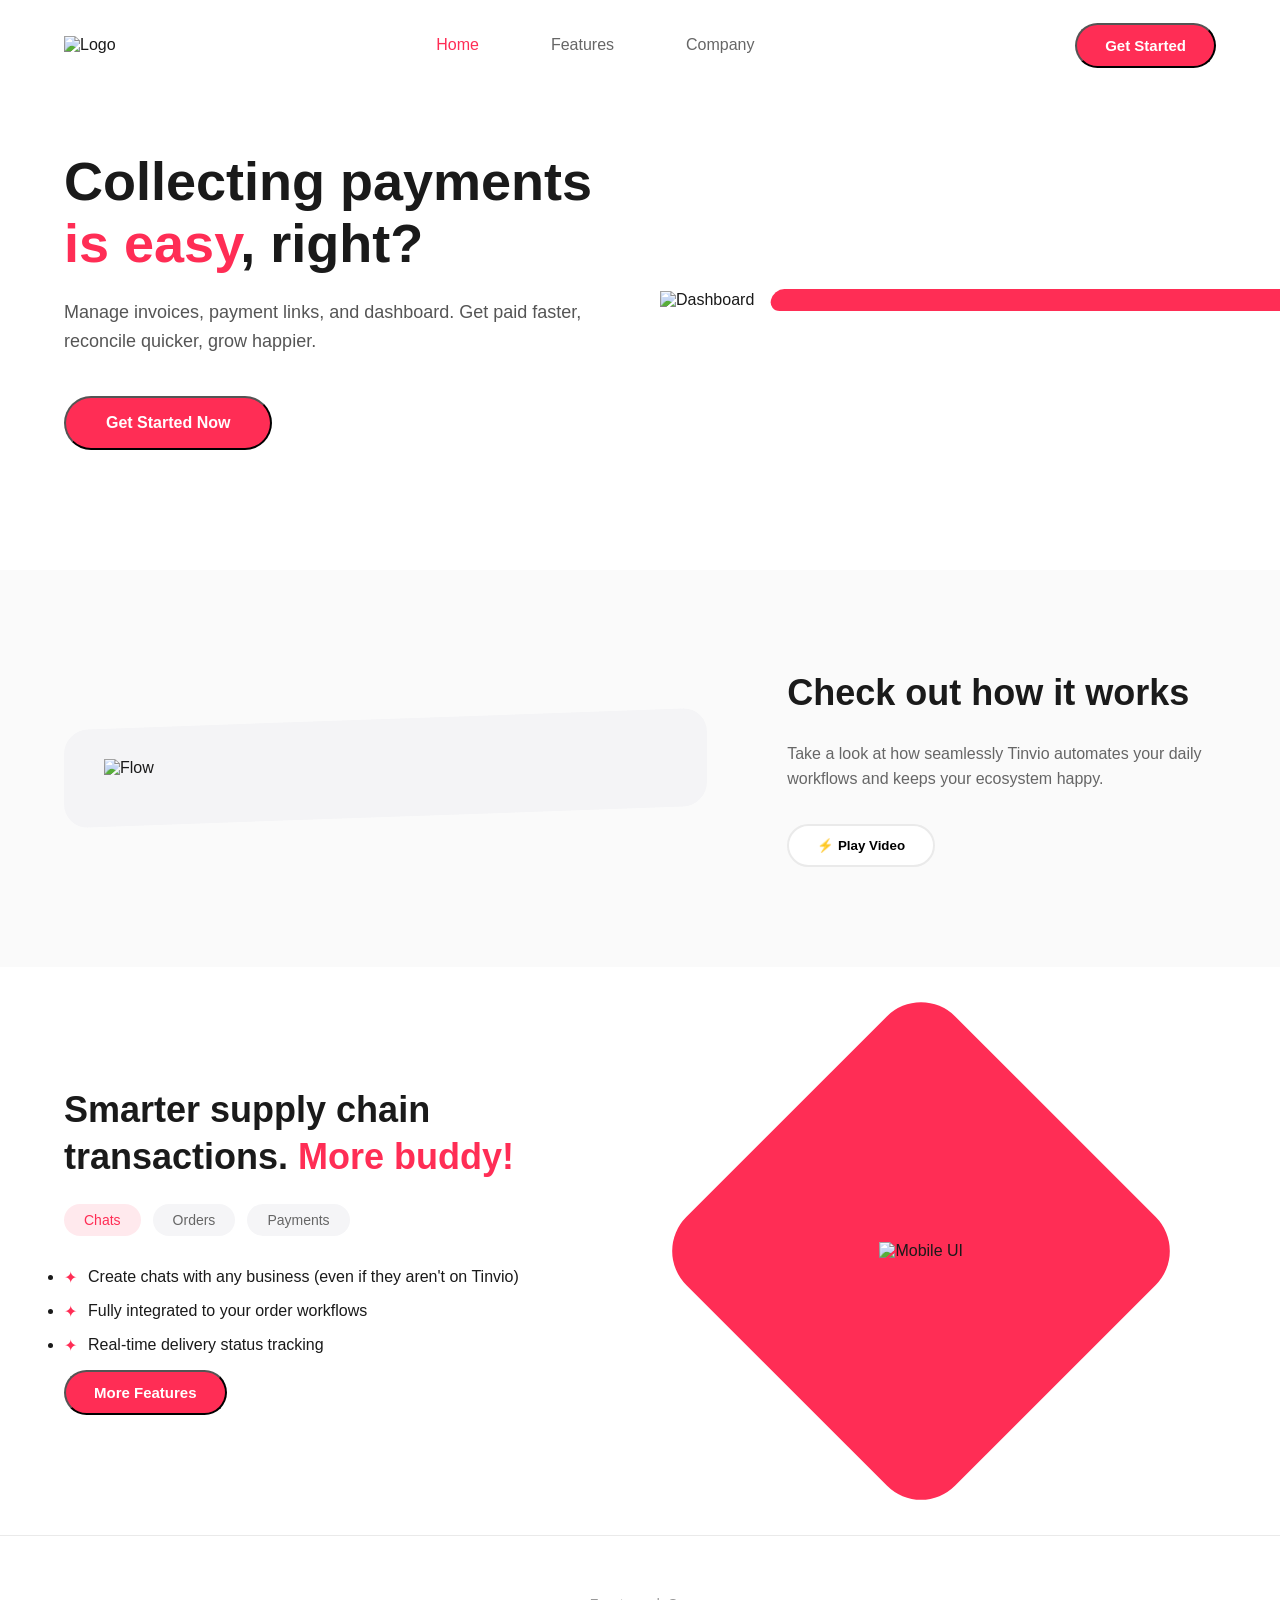
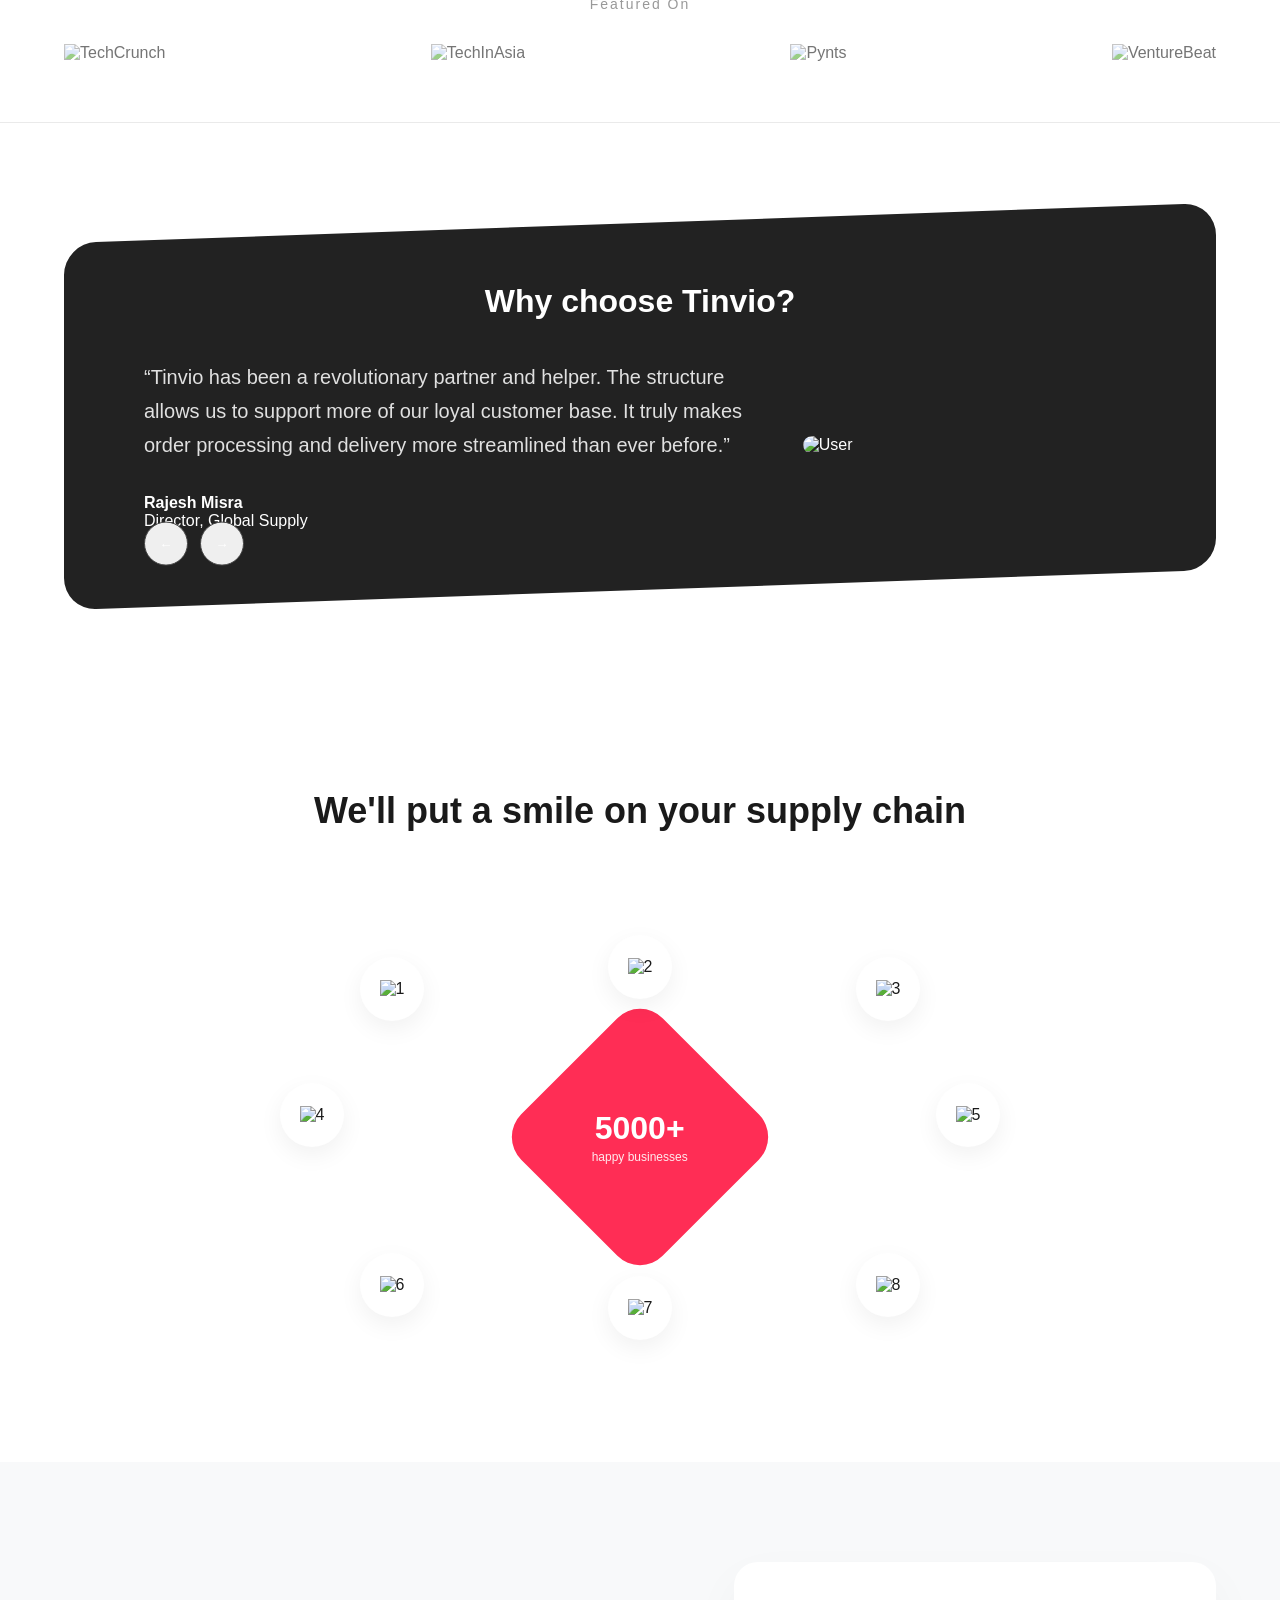
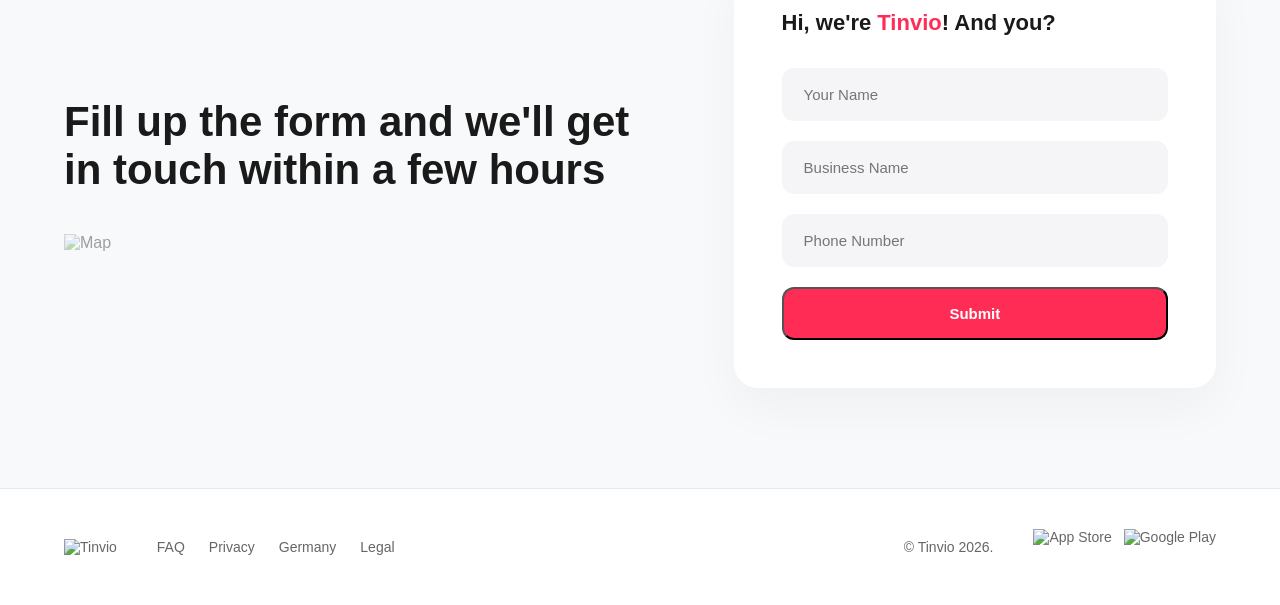
==== commit 1618580a: "+" ====
--- a/1/index.html
+++ b/1/index.html
@@ -4,1235 +4,173 @@
     <meta charset="UTF-8" />
     <meta name="viewport" content="width=device-width, initial-scale=1.0" />
     <title>Home page</title>
-    <link rel="stylesheet" href="style.css" />
+    <link rel="stylesheet" href="style.css"/>
+    <link rel="stylesheet" href="style.css"/>
     <link
       href="https://fonts.googleapis.com/css2?family=Inter:wght@400;500;600;700&display=swap"
       rel="stylesheet"
     />
   </head>
   <body>
-    <header class="header">
-      <div class="header-container">
-        <div class="logo-wrapper">
-          <a href="#" class="logo">
-            <svg
-              xmlns="http://www.w3.org/2000/svg"
-              width="54"
-              height="47"
-              viewBox="0 0 54 47"
-              fill="none"
-            >
-              <mask
-                id="mask0_1312_115720"
-                style="mask-type: alpha"
-                maskUnits="userSpaceOnUse"
-                x="0"
-                y="0"
-                width="54"
-                height="47"
-              >
-                <path
-                  d="M29.2807 20.375H23.8252C23.8252 20.375 23.0459 23.8359 26.553 23.8359C30.0601 23.8359 29.2807 20.375 29.2807 20.375Z"
-                  fill="#3E3E3E"
-                />
-                <path
-                  d="M36.5562 23.6121C36.5562 23.6121 38.2003 30.6819 43.9547 29.2732C48.4332 28.1769 44.7768 18.822 47.654 15.7737C49.1295 14.2104 51.7643 14.9028 51.7643 14.9028"
-                  stroke="#212121"
-                  stroke-width="2.67568"
-                  stroke-linecap="round"
-                />
-                <path
-                  d="M16.5464 23.6121C16.5464 23.6121 14.9023 30.6819 9.14783 29.2732C4.6693 28.1769 8.32577 18.822 5.44855 15.7737C3.97301 14.2104 1.33824 14.9028 1.33824 14.9028"
-                  stroke="#3E3E3E"
-                  stroke-width="2.67568"
-                  stroke-linecap="round"
-                />
-                <path
-                  d="M15.8891 16.912C15.8891 16.912 13.707 1.33782 26.3643 1.33789C39.0216 1.33796 37.2755 16.912 37.2755 16.912"
-                  stroke="#3E3E3E"
-                  stroke-width="2.67568"
-                  stroke-linecap="round"
-                />
-                <path
-                  d="M35.946 16.7471C35.855 17.4804 36.3756 18.1486 37.1088 18.2396C37.842 18.3307 38.5103 17.8101 38.6013 17.0769L35.946 16.7471ZM26.5503 2.67573C29.4156 2.67575 31.3359 3.54673 32.6634 4.75921C34.0181 5.99651 34.8633 7.68944 35.3709 9.4883C35.8776 11.2838 36.0247 13.1041 36.0403 14.4936C36.0481 15.184 36.0234 15.7575 35.9971 16.1545C35.984 16.3528 35.9706 16.5064 35.9607 16.6078C35.9558 16.6078 35.9518 16.6961 35.9492 16.7196C35.9479 16.7314 35.9469 16.7397 35.9464 16.7443C35.9461 16.7466 35.9459 16.748 35.9459 16.7485C35.9458 16.7487 35.9458 16.7487 35.9459 16.7485C35.9459 16.7484 35.9459 16.7481 35.9459 16.748C35.946 16.7476 35.946 16.7471 37.2737 16.912C38.6013 17.0769 38.6014 17.0763 38.6015 17.0756C38.6015 17.0754 38.6016 17.0747 38.6017 17.0741C38.6018 17.0729 38.602 17.0715 38.6022 17.0698C38.6026 17.0665 38.6031 17.0623 38.6037 17.0571C38.6049 17.0468 38.6049 17.0327 38.6085 17.015C38.6124 16.9796 38.6177 16.9298 38.6239 16.8664C38.6362 16.7396 38.6519 16.5586 38.667 16.3311C38.697 15.8764 38.7245 15.2332 38.7158 14.4635C38.6986 12.9329 38.5381 10.8597 37.946 8.76165C37.355 6.66698 36.3104 4.46639 34.4678 2.78354C32.5981 1.07587 30.0137 6.99759e-05 26.5503 5.05447e-05L26.5503 2.67573Z"
-                  fill="#212121"
-                />
-                <path
-                  d="M26.5503 28.3037V45.338"
-                  stroke="#3E3E3E"
-                  stroke-width="2.67568"
-                  stroke-linecap="round"
-                />
-                <path
-                  d="M32.8078 25.9912C32.8078 25.9912 30.6585 40.7001 38.8259 40.7001C46.9933 40.7001 46.1335 33.1228 46.1335 33.1228"
-                  stroke="#212121"
-                  stroke-width="2.67568"
-                  stroke-linecap="round"
-                />
-                <path
-                  d="M20.2928 25.9912C20.2928 25.9912 22.4421 40.7001 14.2747 40.7001C6.10733 40.7001 6.96705 33.1228 6.96705 33.1228"
-                  stroke="#3E3E3E"
-                  stroke-width="2.67568"
-                  stroke-linecap="round"
-                />
-                <ellipse
-                  cx="31.7566"
-                  cy="18.2075"
-                  rx="1.60086"
-                  ry="1.73046"
-                  fill="#212121"
-                />
-                <ellipse
-                  cx="21.3484"
-                  cy="18.2075"
-                  rx="1.60086"
-                  ry="1.73046"
-                  fill="#3E3E3E"
-                />
-              </mask>
-              <g mask="url(#mask0_1312_115720)">
-                <rect
-                  x="-1.89502"
-                  y="-2.85449"
-                  width="28.4747"
-                  height="52.4545"
-                  fill="#FF474D"
-                />
-                <rect
-                  x="26.5835"
-                  y="-2.85449"
-                  width="28.4747"
-                  height="52.4545"
-                  fill="#D61414"
-                />
-              </g>
-            </svg>
-          </a>
-          <svg
-            xmlns="http://www.w3.org/2000/svg"
-            width="70"
-            height="22"
-            viewBox="0 0 70 22"
-            fill="none"
-          >
-            <path
-              d="M9.12973 6.3475V8.91091H5.32329V17.181C5.32329 17.9337 5.45685 18.4728 5.72397 18.7984C6.01017 19.1035 6.43946 19.2663 7.01186 19.2866C7.58426 19.2866 8.29021 19.2663 9.12973 19.2256V21.6059C6.93554 21.9111 5.33283 21.7178 4.32159 21.0261C3.32944 20.3344 2.83336 19.0527 2.83336 17.181V8.91091H0V6.3475H2.83336V2.86858L5.32329 2.07514V6.3475H9.12973Z"
-              fill="#3E3E3E"
-            />
-            <path
-              d="M13.3368 3.57047C12.8598 3.57047 12.4592 3.39754 12.1348 3.05168C11.8105 2.70582 11.6483 2.28876 11.6483 1.80049C11.6483 1.31222 11.8105 0.895159 12.1348 0.549301C12.4592 0.1831 12.8598 0 13.3368 0C13.7948 0 14.1859 0.1831 14.5103 0.549301C14.8346 0.895159 14.9968 1.31222 14.9968 1.80049C14.9968 2.28876 14.8346 2.70582 14.5103 3.05168C14.1859 3.39754 13.7948 3.57047 13.3368 3.57047ZM14.5675 21.6059H12.0776V6.3475H14.5675V21.6059Z"
-              fill="#3E3E3E"
-            />
-            <path
-              d="M25.4924 5.95078C27.1715 5.95078 28.5166 6.52043 29.5278 7.65972C30.5391 8.77867 31.0447 10.3045 31.0447 12.2372V21.6059H28.5548V12.3898C28.5548 11.1692 28.24 10.213 27.6103 9.52125C26.9807 8.82953 26.1125 8.48368 25.0059 8.48368C23.7276 8.48368 22.7163 8.91091 21.9722 9.76538C21.2281 10.5995 20.856 11.8507 20.856 13.5189V21.6059H18.3661V6.3475H20.856V8.54471C21.8482 6.81542 23.3937 5.95078 25.4924 5.95078Z"
-              fill="#3E3E3E"
-            />
-            <path
-              d="M39.8486 18.7678L44.342 6.3475H47.0322L41.3083 21.6059H38.389L32.6651 6.3475H35.3553L39.8486 18.7678Z"
-              fill="#3E3E3E"
-            />
-            <path
-              d="M50.3973 3.57047C49.9203 3.57047 49.5196 3.39754 49.1953 3.05168C48.8709 2.70582 48.7087 2.28876 48.7087 1.80049C48.7087 1.31222 48.8709 0.895159 49.1953 0.549301C49.5196 0.1831 49.9203 0 50.3973 0C50.8552 0 51.2463 0.1831 51.5707 0.549301C51.8951 0.895159 52.0572 1.31222 52.0572 1.80049C52.0572 2.28876 51.8951 2.70582 51.5707 3.05168C51.2463 3.39754 50.8552 3.57047 50.3973 3.57047ZM51.6279 21.6059H49.138V6.3475H51.6279V21.6059Z"
-              fill="#3E3E3E"
-            />
-            <path
-              d="M67.5041 19.6833C66.0541 21.2295 64.2701 22.0026 62.1522 22.0026C60.0344 22.0026 58.2504 21.2295 56.8003 19.6833C55.3502 18.1372 54.6252 16.2349 54.6252 13.9767C54.6252 11.7185 55.3502 9.81624 56.8003 8.27006C58.2504 6.72387 60.0344 5.95078 62.1522 5.95078C64.2701 5.95078 66.0541 6.72387 67.5041 8.27006C68.9733 9.83659 69.7079 11.7388 69.7079 13.9767C69.7079 16.2146 68.9733 18.1168 67.5041 19.6833ZM62.1522 19.4087C63.5832 19.4087 64.7852 18.8899 65.7583 17.8523C66.7314 16.8148 67.2179 15.5229 67.2179 13.9767C67.2179 12.4305 66.7314 11.1386 65.7583 10.1011C64.7852 9.06349 63.5832 8.54471 62.1522 8.54471C60.7403 8.54471 59.5478 9.06349 58.5747 10.1011C57.6017 11.1386 57.1151 12.4305 57.1151 13.9767C57.1151 15.5229 57.6017 16.8148 58.5747 17.8523C59.5478 18.8899 60.7403 19.4087 62.1522 19.4087Z"
-              fill="#3E3E3E"
-            />
-            <path
-              d="M39.8486 18.7678L44.342 6.3475H47.0322L41.3083 21.6059H38.389L32.6651 6.3475H35.3553L39.8486 18.7678Z"
-              fill="#212121"
-            />
-            <path
-              d="M50.3973 3.57047C49.9203 3.57047 49.5196 3.39754 49.1953 3.05168C48.8709 2.70582 48.7087 2.28876 48.7087 1.80049C48.7087 1.31222 48.8709 0.895159 49.1953 0.549301C49.5196 0.1831 49.9203 0 50.3973 0C50.8552 0 51.2463 0.1831 51.5707 0.549301C51.8951 0.895159 52.0572 1.31222 52.0572 1.80049C52.0572 2.28876 51.8951 2.70582 51.5707 3.05168C51.2463 3.39754 50.8552 3.57047 50.3973 3.57047ZM51.6279 21.6059H49.138V6.3475H51.6279V21.6059Z"
-              fill="#212121"
-            />
-            <path
-              d="M67.5041 19.6833C66.0541 21.2295 64.2701 22.0026 62.1522 22.0026C60.0344 22.0026 58.2504 21.2295 56.8003 19.6833C55.3502 18.1372 54.6252 16.2349 54.6252 13.9767C54.6252 11.7185 55.3502 9.81624 56.8003 8.27006C58.2504 6.72387 60.0344 5.95078 62.1522 5.95078C64.2701 5.95078 66.0541 6.72387 67.5041 8.27006C68.9733 9.83659 69.7079 11.7388 69.7079 13.9767C69.7079 16.2146 68.9733 18.1168 67.5041 19.6833ZM62.1522 19.4087C63.5832 19.4087 64.7852 18.8899 65.7583 17.8523C66.7314 16.8148 67.2179 15.5229 67.2179 13.9767C67.2179 12.4305 66.7314 11.1386 65.7583 10.1011C64.7852 9.06349 63.5832 8.54471 62.1522 8.54471C60.7403 8.54471 59.5478 9.06349 58.5747 10.1011C57.6017 11.1386 57.1151 12.4305 57.1151 13.9767C57.1151 15.5229 57.6017 16.8148 58.5747 17.8523C59.5478 18.8899 60.7403 19.4087 62.1522 19.4087Z"
-              fill="#212121"
-            />
-            <ellipse
-              cx="50.529"
-              cy="1.9073"
-              rx="1.78874"
-              ry="1.9073"
-              fill="#D61414"
-            />
-            <ellipse
-              cx="13.4176"
-              cy="1.9073"
-              rx="1.78874"
-              ry="1.9073"
-              fill="#FF474D"
-            />
-          </svg>
-          <div class="lang-select-container">
-            <!-- <button class="lang-button" id="langBtn">
-              <span id="currentLang">EN</span>
-              <svg
-                xmlns="http://www.w3.org/2000/svg"
-                width="10"
-                height="6"
-                viewBox="0 0 10 6"
-                fill="none"
-              >
-                <path
-                  d="M4.99998 6C4.82076 6 4.64156 5.92797 4.50493 5.78422L0.205142 1.25832C-0.0683806 0.970413 -0.0683806 0.503627 0.205142 0.21584C0.478554 -0.0719468 0.921935 -0.0719468 1.19548 0.21584L4.99998 4.22061L8.80451 0.21598C9.07803 -0.0718069 9.52137 -0.0718069 9.79476 0.21598C10.0684 0.503767 10.0684 0.970553 9.79476 1.25846L5.49504 5.78436C5.35834 5.92814 5.17914 6 4.99998 6Z"
-                  fill="#212121"
-                />
-              </svg>
-            </button> -->
-            <select id="langSelect">
-              <option value="en" selected>EN</option>
-              <option value="ru">RU</option>
-            </select>
-          </div>
+    
+
+            <header class="header">
+        <div class="wrap header-wrap">
+            <a href="#" class="logo"><img src="logo.svg" alt="Logo"></a>
+            <nav class="menu">
+                <a href="#" class="menu-link active">Home</a>
+                <a href="#" class="menu-link">Features</a>
+                <a href="#" class="menu-link">Company</a>
+            </nav>
+            <button class="btn">Get Started</button>
         </div>
-
-        <nav class="nav">
-          <ul class="nav-list">
-            <li>
-              <a href="#" class="nav-link active" data-key="nav-home">Home</a>
-            </li>
-            <li>
-              <a href="#" class="nav-link" data-key="nav-features">Features</a>
-            </li>
-            <li>
-              <a href="#" class="nav-link" data-key="nav-company">Company</a>
-            </li>
-          </ul>
-        </nav>
-
-        <div class="header-actions">
-          <a href="#" class="btn-primary" data-key="btn-started">Get Started</a>
-        </div>
-      </div>
     </header>
 
-    <main>
-      <section class="main-section">
-        <div class="container">
-          <div class="main-content">
-            <h1 class="title">
-              Collecting payments <br />
-              <span class="highlight">is easy</span>, right?
-            </h1>
-            <p class="hero-description">
-              Manage all your supply chain transactions in one dashboard. Get
-              paid faster, reconcile quicker, grow bigger.
-            </p>
-            <div class="hero-actions">
-              <a href="#" class="btn btn-primary">Get Started Now</a>
-              <span class="btn-subtext">It's free to try!</span>
+    <section class="hero">
+        <div class="wrap hero-wrap">
+            <div class="hero-info">
+                <h1 class="hero-title">Collecting payments <span class="red">is easy</span>, right?</h1>
+                <p class="hero-text">Manage invoices, payment links, and dashboard. Get paid faster, reconcile quicker, grow happier.</p>
+                <button class="btn btn-lg">Get Started Now</button>
             </div>
-          </div>
+            <div class="hero-screen">
+                <img src="hero-mockup.png" alt="Dashboard" class="hero-img">
+            </div>
+        </div>
+    </section>
 
-          <div class="images">
-            <svg
-              class="mockup-phone"
-              xmlns="http://www.w3.org/2000/svg"
-              xmlns:xlink="http://www.w3.org/1999/xlink"
-              width="252"
-              height="413"
-              viewBox="0 0 252 413"
-              fill="none"
-            >
-              <g filter="url(#filter0_f_3618_2601)">
-                <rect
-                  x="18.4482"
-                  y="41.6902"
-                  width="167"
-                  height="356"
-                  rx="12"
-                  transform="rotate(-8 18.4482 41.6902)"
-                  fill="#212121"
-                  fill-opacity="0.1"
-                />
-              </g>
-              <rect
-                x="0.843648"
-                y="28.4244"
-                width="176.016"
-                height="365.174"
-                rx="25.7578"
-                transform="rotate(-8 0.843648 28.4244)"
-                fill="white"
-                stroke="#F9F9F9"
-                stroke-width="0.826417"
-              />
-              <path
-                d="M172.195 29.9218L172.195 29.9205C171.317 23.8766 168.893 19.4597 165.209 16.7625C161.526 14.0661 156.627 13.1193 150.862 13.9296L136.29 15.9776C134.774 16.1907 126.086 17.4116 126.086 17.4116L113.964 19.1153C113.964 19.1153 100.022 21.0747 95.0032 21.78L60.5014 26.629C55.4822 27.3343 50.8657 27.9832 50.8657 27.9832L46.2033 28.6384C46.2033 28.6384 42.9745 29.0922 41.4583 29.3053L26.886 31.3533C21.1208 32.1635 16.6725 34.4239 13.8826 38.0302C11.0918 41.6378 9.99281 46.5503 10.8428 52.5984L54.7158 364.771C55.5685 370.838 58.3761 375.017 62.3111 377.489C66.2386 379.957 71.2564 380.701 76.5039 379.964L199.312 362.704C204.546 361.968 209.164 359.87 212.262 356.415C215.367 352.953 216.921 348.161 216.068 342.094L172.195 29.9218Z"
-                stroke="#F1F1F1"
-                stroke-width="0.826417"
-              />
-              <mask
-                id="mask0_3618_2601"
-                style="mask-type: alpha"
-                maskUnits="userSpaceOnUse"
-                x="9"
-                y="12"
-                width="209"
-                height="370"
-              >
-                <path
-                  d="M172.199 29.9213L172.199 29.92C171.321 23.8761 168.897 19.4592 165.213 16.762C161.53 14.0656 156.631 13.1188 150.866 13.9291L136.294 15.9771C134.778 16.1902 126.09 17.4112 126.09 17.4112L113.968 19.1148C113.968 19.1148 100.026 21.0742 95.0071 21.7796L60.5053 26.6285C55.4861 27.3339 50.8696 27.9827 50.8696 27.9827L46.2072 28.6379C46.2072 28.6379 42.9784 29.0917 41.4622 29.3048L26.8899 31.3528C21.1247 32.163 16.6764 34.4234 13.8865 38.0297C11.0957 41.6373 9.99672 46.5498 10.8467 52.598L54.7197 364.771C55.5724 370.838 58.38 375.017 62.315 377.489C66.2425 379.957 71.2603 380.701 76.5078 379.963L199.316 362.704C204.55 361.968 209.168 359.87 212.266 356.415C215.371 352.953 216.925 348.161 216.072 342.094L172.199 29.9213Z"
-                  fill="#C4C4C4"
-                  stroke="black"
-                  stroke-opacity="0.1"
-                  stroke-width="2.01316"
-                />
-              </mask>
-              <g mask="url(#mask0_3618_2601)">
-                <mask
-                  id="mask1_3618_2601"
-                  style="mask-type: alpha"
-                  maskUnits="userSpaceOnUse"
-                  x="10"
-                  y="13"
-                  width="207"
-                  height="368"
-                >
-                  <path
-                    d="M172.108 29.6247L172.108 29.6234C171.228 23.5676 168.799 19.1421 165.109 16.4395C161.419 13.7378 156.511 12.7891 150.735 13.6009L136.137 15.6526C134.618 15.8661 129.699 16.5576 129.699 16.5576L114.16 18.7412L95.7581 21.3274L62.6352 25.9825L52.0032 27.4768L45.0515 28.4538C45.0515 28.4538 42.6515 28.7911 41.1326 29.0045L26.5337 31.0563C20.758 31.868 16.3017 34.1327 13.5068 37.746C10.7109 41.3605 9.61003 46.2826 10.4617 52.3426L54.4204 365.125C55.2747 371.203 58.0875 375.391 62.0297 377.868C65.9644 380.341 70.9914 381.086 76.2484 380.347L199.28 363.056C204.523 362.319 209.15 360.217 212.254 356.755C215.364 353.287 216.921 348.486 216.067 342.407L172.108 29.6247Z"
-                    fill="#C4C4C4"
-                  />
-                </mask>
-                <g mask="url(#mask1_3618_2601)">
-                  <rect
-                    x="7.75342"
-                    y="33.894"
-                    width="163.576"
-                    height="352.39"
-                    transform="rotate(-8 7.75342 33.894)"
-                    fill="#F3F4F5"
-                  />
-                  <rect
-                    x="52.9941"
-                    y="355.786"
-                    width="163.576"
-                    height="27.3343"
-                    transform="rotate(-8 52.9941 355.786)"
-                    fill="white"
-                  />
-                  <rect
-                    x="10.3691"
-                    y="33.2468"
-                    width="158.775"
-                    height="352.87"
-                    transform="rotate(-8 10.3691 33.2468)"
-                    fill="url(#pattern0_3618_2601)"
-                  />
-                  <rect
-                    x="204.104"
-                    y="334.909"
-                    width="10.9579"
-                    height="26.9782"
-                    transform="rotate(-8 204.104 334.909)"
-                    fill="white"
-                  />
-                  <rect
-                    x="51.479"
-                    y="356.358"
-                    width="11.2927"
-                    height="27.8026"
-                    transform="rotate(-8 51.479 356.358)"
-                    fill="white"
-                  />
-                </g>
-              </g>
-              <g filter="url(#filter1_f_3618_2601)">
-                <rect
-                  x="74.2515"
-                  y="260.512"
-                  width="148.19"
-                  height="23.8015"
-                  rx="3.4014"
-                  transform="rotate(-8 74.2515 260.512)"
-                  fill="#212121"
-                  fill-opacity="0.1"
-                />
-              </g>
-              <rect
-                x="58.731"
-                y="254.109"
-                width="160.113"
-                height="28.9019"
-                rx="7.85434"
-                transform="rotate(-8 58.731 254.109)"
-                fill="#F9FAFA"
-              />
-              <path
-                d="M91.2761 261.625C90.5638 261.726 89.9382 261.571 89.3994 261.16C88.8658 260.754 88.5495 260.2 88.4507 259.496C88.3512 258.789 88.5023 258.168 88.9039 257.635C89.3089 257.092 89.8675 256.771 90.5798 256.671C91.0108 256.61 91.4222 256.657 91.8138 256.81C92.2094 256.958 92.5335 257.19 92.7861 257.506L92.0422 258.089C91.8943 257.893 91.7032 257.751 91.4688 257.663C91.2338 257.571 90.9802 257.545 90.708 257.583C90.2452 257.648 89.8913 257.846 89.6462 258.176C89.4064 258.511 89.3187 258.907 89.3831 259.365C89.4468 259.819 89.6401 260.174 89.9628 260.429C90.2895 260.679 90.6842 260.772 91.147 260.707C91.4192 260.668 91.6559 260.575 91.8571 260.426C92.0622 260.273 92.2068 260.083 92.2909 259.859L93.1668 260.215C93.0111 260.588 92.7638 260.903 92.425 261.159C92.0901 261.409 91.7071 261.565 91.2761 261.625ZM96.0316 257.799L95.9752 257.398L96.8531 257.274L97.3313 260.677L96.4534 260.801L96.397 260.399C96.1804 260.767 95.8339 260.985 95.3575 261.052C94.9038 261.116 94.4894 260.998 94.1142 260.699C93.743 260.395 93.522 259.991 93.4512 259.488C93.3811 258.988 93.4825 258.542 93.7555 258.147C94.0331 257.752 94.3988 257.522 94.8525 257.458C95.3289 257.391 95.7219 257.505 96.0316 257.799ZM94.6921 260.021C94.8939 260.173 95.1309 260.23 95.4032 260.192C95.6754 260.154 95.8876 260.033 96.0396 259.832C96.1956 259.625 96.2538 259.381 96.2143 259.099C96.1748 258.818 96.0518 258.602 95.8455 258.45C95.643 258.294 95.4057 258.234 95.1334 258.273C94.8612 258.311 94.6494 258.433 94.4979 258.639C94.3459 258.841 94.2896 259.083 94.3291 259.364C94.3687 259.645 94.4897 259.864 94.6921 260.021ZM98.5271 257.039L98.6094 257.624C98.6566 257.4 98.7655 257.221 98.9362 257.086C99.1063 256.946 99.3116 256.86 99.552 256.826L99.6898 257.806C99.417 257.807 99.1842 257.895 98.9913 258.07C98.8024 258.24 98.7309 258.489 98.7768 258.815L99.0054 260.442L98.1274 260.565L97.6492 257.163L98.5271 257.039ZM101.431 260.101L100.553 260.224L99.8551 255.256L100.733 255.133L101.431 260.101ZM105.075 259.159C104.778 259.552 104.376 259.784 103.868 259.856C103.36 259.927 102.909 259.815 102.516 259.518C102.122 259.222 101.89 258.82 101.819 258.312C101.748 257.808 101.861 257.36 102.157 256.966C102.457 256.568 102.859 256.333 103.363 256.262C103.867 256.192 104.318 256.306 104.716 256.607C105.114 256.907 105.349 257.307 105.419 257.806C105.49 258.309 105.375 258.76 105.075 259.159ZM103.05 258.826C103.252 258.978 103.484 259.035 103.747 258.998C104.011 258.961 104.218 258.842 104.37 258.64C104.522 258.438 104.579 258.201 104.541 257.929C104.503 257.657 104.383 257.445 104.181 257.293C103.979 257.14 103.747 257.083 103.483 257.12C103.22 257.157 103.013 257.276 102.861 257.478C102.714 257.684 102.659 257.921 102.697 258.188C102.734 258.456 102.852 258.668 103.05 258.826ZM107.671 255.754L107.789 256.598L107.02 256.706L107.219 258.122C107.236 258.24 107.277 258.322 107.344 258.368C107.411 258.414 107.501 258.434 107.616 258.427C107.73 258.415 107.87 258.393 108.037 258.361L108.149 259.157C107.564 259.309 107.132 259.314 106.853 259.172C106.578 259.026 106.408 258.717 106.341 258.245L106.142 256.829L105.55 256.913L105.432 256.069L106.024 255.986L105.927 255.298L106.768 254.909L106.902 255.862L107.671 255.754ZM110.103 255.412L110.222 256.256L109.453 256.364L109.652 257.78C109.668 257.898 109.71 257.98 109.777 258.026C109.843 258.072 109.934 258.092 110.049 258.085C110.163 258.074 110.303 258.051 110.47 258.019L110.581 258.815C109.997 258.967 109.565 258.972 109.286 258.831C109.011 258.684 108.84 258.375 108.774 257.903L108.575 256.488L107.983 256.571L107.864 255.727L108.456 255.644L108.36 254.956L109.2 254.568L109.334 255.52L110.103 255.412ZM113.258 255.378L113.202 254.977L114.08 254.853L114.558 258.256L113.68 258.38L113.624 257.978C113.407 258.346 113.061 258.564 112.584 258.631C112.131 258.695 111.716 258.577 111.341 258.278C110.97 257.974 110.749 257.57 110.678 257.066C110.608 256.567 110.709 256.121 110.982 255.726C111.26 255.331 111.626 255.101 112.079 255.037C112.556 254.97 112.949 255.084 113.258 255.378ZM111.919 257.6C112.121 257.752 112.358 257.809 112.63 257.771C112.902 257.732 113.114 257.612 113.266 257.411C113.422 257.204 113.481 256.959 113.441 256.678C113.402 256.397 113.279 256.18 113.072 256.029C112.87 255.872 112.633 255.813 112.36 255.852C112.088 255.89 111.876 256.012 111.725 256.218C111.573 256.42 111.516 256.662 111.556 256.943C111.595 257.224 111.716 257.443 111.919 257.6ZM119.159 257.61L118.09 257.76L116.087 253.183L117.074 253.045L118.482 256.449L118.979 252.777L119.782 252.664L121.279 256.055L121.695 252.395L122.681 252.256L122.017 257.208L120.949 257.358L119.608 254.34L119.159 257.61ZM123.622 253.096C123.477 253.116 123.342 253.082 123.219 252.993C123.099 252.899 123.029 252.779 123.009 252.634C122.988 252.489 123.022 252.354 123.111 252.231C123.205 252.107 123.324 252.034 123.47 252.014C123.619 251.993 123.754 252.029 123.874 252.124C123.998 252.217 124.07 252.337 124.091 252.482C124.111 252.627 124.074 252.762 123.981 252.886C123.891 253.005 123.771 253.075 123.622 253.096ZM124.6 256.845L123.722 256.968L123.244 253.565L124.121 253.442L124.6 256.845ZM126.804 252.968C127.18 252.915 127.504 252.997 127.775 253.213C128.056 253.433 128.227 253.76 128.288 254.196L128.582 256.285L127.704 256.409L127.425 254.428C127.394 254.206 127.309 254.042 127.169 253.937C127.034 253.831 126.862 253.793 126.653 253.822C126.422 253.855 126.248 253.953 126.132 254.117C126.021 254.276 125.984 254.494 126.023 254.771L126.281 256.609L125.403 256.732L124.925 253.329L125.803 253.206L125.857 253.587C126.021 253.24 126.336 253.034 126.804 252.968ZM132.45 254.374L129.885 254.735C130.058 255.146 130.408 255.314 130.934 255.24C131.27 255.193 131.508 255.044 131.648 254.792L132.414 255.101C132.146 255.634 131.686 255.946 131.032 256.038C130.47 256.117 129.994 256.01 129.606 255.718C129.218 255.426 128.988 255.021 128.915 254.503C128.844 253.995 128.952 253.545 129.239 253.153C129.522 252.762 129.928 252.529 130.459 252.454C130.963 252.383 131.398 252.498 131.764 252.798C132.139 253.097 132.362 253.501 132.434 254.009C132.447 254.104 132.453 254.226 132.45 254.374ZM129.775 254.056L131.511 253.812C131.43 253.597 131.304 253.441 131.133 253.345C130.966 253.248 130.779 253.214 130.57 253.244C130.334 253.277 130.148 253.366 130.011 253.51C129.873 253.649 129.795 253.832 129.775 254.056ZM133.62 253.093C133.641 253.238 133.865 253.334 134.292 253.38C134.442 253.391 134.579 253.411 134.703 253.44C134.827 253.464 134.953 253.509 135.083 253.574C135.216 253.634 135.326 253.725 135.413 253.847C135.499 253.969 135.555 254.116 135.579 254.289C135.628 254.638 135.534 254.926 135.298 255.154C135.061 255.377 134.75 255.516 134.364 255.57C133.665 255.668 133.151 255.465 132.821 254.961L133.523 254.425C133.669 254.705 133.912 254.821 134.252 254.774C134.565 254.73 134.708 254.61 134.68 254.415C134.66 254.27 134.436 254.174 134.009 254.128C133.849 254.109 133.711 254.086 133.597 254.061C133.482 254.035 133.356 253.993 133.218 253.933C133.079 253.87 132.967 253.781 132.882 253.668C132.801 253.55 132.748 253.407 132.725 253.239C132.677 252.904 132.763 252.623 132.981 252.398C133.203 252.168 133.498 252.027 133.866 251.975C134.142 251.937 134.403 251.965 134.648 252.06C134.892 252.151 135.096 252.302 135.26 252.515L134.569 253.029C134.427 252.813 134.23 252.722 133.976 252.758C133.862 252.774 133.771 252.815 133.701 252.88C133.636 252.94 133.609 253.011 133.62 253.093ZM137.035 250.239L140.54 249.747L140.666 250.645L139.38 250.826L139.923 254.691L138.984 254.823L138.441 250.958L137.161 251.138L137.035 250.239ZM141.661 250.977L141.743 251.562C141.79 251.338 141.899 251.159 142.07 251.024C142.24 250.884 142.445 250.797 142.686 250.764L142.823 251.744C142.551 251.745 142.318 251.833 142.125 252.008C141.936 252.178 141.864 252.427 141.91 252.753L142.139 254.38L141.261 254.503L140.783 251.101L141.661 250.977ZM145.725 250.815L145.668 250.414L146.546 250.29L147.025 253.693L146.147 253.817L146.09 253.415C145.874 253.783 145.527 254.001 145.051 254.068C144.597 254.132 144.183 254.014 143.808 253.715C143.436 253.411 143.215 253.007 143.144 252.504C143.074 252.005 143.176 251.558 143.449 251.163C143.726 250.768 144.092 250.538 144.546 250.475C145.022 250.408 145.415 250.521 145.725 250.815ZM144.385 253.037C144.587 253.189 144.824 253.246 145.096 253.208C145.369 253.17 145.581 253.05 145.733 252.848C145.889 252.641 145.947 252.397 145.908 252.115C145.868 251.834 145.745 251.618 145.539 251.466C145.336 251.31 145.099 251.25 144.827 251.289C144.555 251.327 144.343 251.449 144.191 251.656C144.039 251.857 143.983 252.099 144.022 252.38C144.062 252.662 144.183 252.88 144.385 253.037ZM149.978 250.218L149.731 248.455L150.608 248.332L151.278 253.096L150.4 253.219L150.344 252.817C150.132 253.185 149.787 253.402 149.311 253.469C148.853 253.534 148.436 253.416 148.061 253.117C147.69 252.813 147.469 252.409 147.398 251.906C147.328 251.407 147.429 250.96 147.702 250.565C147.98 250.17 148.348 249.94 148.806 249.876C149.282 249.809 149.673 249.923 149.978 250.218ZM148.639 252.439C148.85 252.59 149.089 252.647 149.357 252.609C149.629 252.571 149.841 252.451 149.993 252.249C150.145 252.043 150.201 251.799 150.161 251.518C150.121 251.236 150.001 251.02 149.799 250.867C149.596 250.711 149.359 250.652 149.087 250.69C148.815 250.728 148.601 250.851 148.445 251.058C148.293 251.26 148.236 251.501 148.276 251.782C148.315 252.064 148.436 252.283 148.639 252.439ZM155.2 251.177L152.634 251.538C152.808 251.948 153.158 252.117 153.684 252.043C154.02 251.995 154.258 251.846 154.398 251.595L155.163 251.904C154.896 252.437 154.435 252.749 153.782 252.841C153.22 252.92 152.744 252.813 152.356 252.521C151.968 252.228 151.738 251.823 151.665 251.306C151.593 250.798 151.701 250.348 151.989 249.956C152.271 249.565 152.678 249.332 153.209 249.257C153.713 249.186 154.148 249.301 154.514 249.601C154.889 249.9 155.112 250.304 155.183 250.812C155.197 250.907 155.202 251.029 155.2 251.177ZM152.525 250.859L154.261 250.615C154.179 250.4 154.053 250.244 153.883 250.148C153.716 250.051 153.529 250.017 153.32 250.046C153.084 250.08 152.898 250.168 152.761 250.312C152.623 250.452 152.544 250.634 152.525 250.859ZM156.435 248.901L156.517 249.486C156.565 249.262 156.673 249.082 156.844 248.947C157.014 248.808 157.22 248.721 157.46 248.687L157.598 249.667C157.325 249.669 157.092 249.757 156.899 249.932C156.71 250.102 156.639 250.35 156.685 250.677L156.913 252.304L156.035 252.427L155.557 249.024L156.435 248.901Z"
-                fill="#212121"
-              />
-              <path
-                d="M91.6192 271.415L90.8739 266.112L91.2137 266.065L91.959 271.368L91.6192 271.415ZM92.241 267.542C92.1866 267.336 92.0629 267.187 91.8698 267.096C91.6768 267.005 91.4518 266.977 91.1949 267.014C91.0071 267.04 90.847 267.093 90.7147 267.174C90.5838 267.254 90.4864 267.353 90.4226 267.471C90.3602 267.588 90.3386 267.714 90.3576 267.849C90.3735 267.963 90.4141 268.056 90.4794 268.13C90.5459 268.203 90.6258 268.26 90.719 268.301C90.812 268.342 90.9078 268.373 91.0066 268.394C91.1052 268.414 91.1953 268.429 91.2769 268.438L91.7241 268.494C91.8386 268.507 91.9672 268.53 92.1097 268.562C92.2536 268.594 92.3939 268.646 92.5306 268.716C92.6685 268.786 92.7878 268.883 92.8885 269.008C92.9892 269.134 93.0535 269.296 93.0815 269.495C93.1137 269.724 93.0827 269.939 92.9886 270.141C92.8958 270.343 92.7425 270.515 92.5286 270.656C92.316 270.797 92.0468 270.891 91.7209 270.936C91.4171 270.979 91.1471 270.967 90.911 270.9C90.6762 270.833 90.483 270.721 90.3313 270.563C90.181 270.406 90.0812 270.212 90.0321 269.982L90.5624 269.908C90.5987 270.066 90.6712 270.191 90.7798 270.283C90.8897 270.373 91.0207 270.433 91.1729 270.464C91.3263 270.493 91.4872 270.496 91.6557 270.472C91.8518 270.445 92.0234 270.388 92.1705 270.303C92.3175 270.216 92.4284 270.109 92.5035 269.981C92.5783 269.853 92.6049 269.711 92.5831 269.556C92.5633 269.415 92.5079 269.306 92.4167 269.229C92.3256 269.152 92.2119 269.094 92.0757 269.057C91.9395 269.02 91.7939 268.991 91.639 268.971L91.096 268.895C90.7512 268.846 90.4696 268.747 90.2515 268.597C90.0333 268.448 89.9041 268.23 89.8639 267.944C89.8305 267.707 89.8656 267.49 89.9692 267.296C90.074 267.099 90.2286 266.937 90.433 266.808C90.6386 266.678 90.8768 266.594 91.1475 266.555C91.4209 266.517 91.6708 266.532 91.8973 266.6C92.1236 266.667 92.3107 266.776 92.4587 266.927C92.608 267.078 92.7012 267.26 92.7382 267.473L92.241 267.542ZM93.7917 269.682L93.7323 269.259L95.1821 266.048L95.4887 266.004L95.5807 266.659L95.3736 266.688L94.2782 269.115L94.2828 269.148L96.7935 268.795L96.8576 269.251L93.7917 269.682ZM95.911 270.271L95.7706 269.273L95.743 269.076L95.3147 266.029L95.8036 265.96L96.3998 270.203L95.911 270.271ZM97.8887 269.993L99.2587 265.973L99.2541 265.94L97.0665 266.247L97.0025 265.792L99.7203 265.41L99.7879 265.89L98.4273 269.918L97.8887 269.993ZM102.434 269.414C102.16 269.452 101.91 269.44 101.683 269.376C101.457 269.312 101.269 269.205 101.12 269.056C100.972 268.905 100.877 268.719 100.835 268.498L101.357 268.425C101.387 268.56 101.45 268.671 101.547 268.759C101.644 268.845 101.763 268.906 101.904 268.941C102.046 268.976 102.198 268.982 102.361 268.959C102.544 268.934 102.701 268.879 102.833 268.796C102.964 268.713 103.063 268.609 103.127 268.484C103.191 268.36 103.213 268.223 103.192 268.074C103.17 267.918 103.112 267.786 103.018 267.678C102.923 267.568 102.797 267.49 102.638 267.444C102.48 267.397 102.293 267.389 102.077 267.419L101.737 267.467L101.673 267.011L102.013 266.963C102.182 266.94 102.325 266.889 102.444 266.81C102.563 266.731 102.652 266.631 102.708 266.511C102.766 266.39 102.784 266.255 102.763 266.106C102.743 265.962 102.693 265.842 102.615 265.744C102.536 265.647 102.435 265.577 102.311 265.534C102.188 265.49 102.048 265.48 101.892 265.502C101.746 265.522 101.611 265.569 101.489 265.641C101.368 265.711 101.274 265.803 101.207 265.915C101.139 266.026 101.112 266.152 101.125 266.294L100.628 266.364C100.605 266.14 100.644 265.936 100.746 265.751C100.848 265.565 100.994 265.411 101.184 265.289C101.375 265.166 101.593 265.087 101.838 265.053C102.1 265.016 102.333 265.038 102.535 265.118C102.738 265.196 102.902 265.315 103.027 265.473C103.152 265.632 103.228 265.811 103.257 266.011C103.29 266.25 103.256 266.463 103.154 266.649C103.053 266.835 102.901 266.975 102.696 267.07L102.7 267.103C102.974 267.11 103.2 267.194 103.376 267.357C103.552 267.518 103.659 267.733 103.697 268.003C103.729 268.233 103.696 268.449 103.596 268.651C103.497 268.85 103.348 269.018 103.147 269.153C102.946 269.288 102.708 269.375 102.434 269.414ZM107.378 267.426C107.211 267.45 107.053 267.43 106.903 267.368C106.754 267.305 106.628 267.21 106.525 267.083C106.424 266.957 106.362 266.81 106.339 266.643C106.315 266.474 106.334 266.316 106.397 266.168C106.46 266.018 106.555 265.893 106.682 265.792C106.808 265.69 106.955 265.627 107.122 265.603C107.291 265.58 107.449 265.6 107.597 265.663C107.747 265.725 107.872 265.82 107.973 265.946C108.075 266.071 108.138 266.218 108.162 266.387C108.185 266.554 108.165 266.712 108.102 266.862C108.04 267.011 107.945 267.137 107.819 267.24C107.694 267.34 107.547 267.402 107.378 267.426ZM111.343 268.103L110.747 263.86L112.181 263.659C112.513 263.612 112.794 263.634 113.022 263.724C113.251 263.813 113.432 263.952 113.562 264.14C113.693 264.329 113.776 264.548 113.811 264.798C113.846 265.048 113.827 265.283 113.754 265.501C113.681 265.72 113.548 265.905 113.354 266.056C113.16 266.206 112.897 266.304 112.567 266.35L111.54 266.495L111.476 266.039L112.487 265.897C112.715 265.865 112.892 265.8 113.019 265.702C113.146 265.604 113.231 265.483 113.275 265.341C113.319 265.196 113.329 265.039 113.306 264.869C113.282 264.699 113.229 264.552 113.146 264.427C113.065 264.302 112.95 264.211 112.8 264.155C112.649 264.097 112.459 264.084 112.228 264.117L111.325 264.244L111.857 268.03L111.343 268.103ZM115.927 267.534C115.725 267.563 115.537 267.551 115.362 267.498C115.187 267.443 115.04 267.351 114.923 267.219C114.806 267.086 114.733 266.916 114.704 266.709C114.678 266.527 114.693 266.374 114.749 266.251C114.805 266.126 114.888 266.023 114.999 265.941C115.11 265.859 115.236 265.792 115.377 265.74C115.518 265.686 115.662 265.639 115.807 265.599C115.997 265.547 116.151 265.507 116.269 265.477C116.389 265.446 116.474 265.411 116.525 265.372C116.577 265.332 116.597 265.273 116.586 265.194L116.584 265.178C116.555 264.973 116.477 264.822 116.349 264.725C116.223 264.627 116.047 264.594 115.822 264.626C115.589 264.658 115.413 264.735 115.295 264.856C115.176 264.977 115.099 265.099 115.061 265.223L114.574 265.122C114.629 264.917 114.719 264.751 114.842 264.624C114.966 264.495 115.107 264.398 115.265 264.332C115.425 264.264 115.585 264.219 115.745 264.197C115.847 264.183 115.966 264.179 116.102 264.185C116.24 264.189 116.376 264.22 116.51 264.277C116.647 264.334 116.767 264.432 116.871 264.571C116.975 264.71 117.044 264.906 117.08 265.159L117.375 267.255L116.886 267.324L116.825 266.893L116.8 266.896C116.777 266.97 116.732 267.052 116.666 267.141C116.599 267.231 116.506 267.312 116.385 267.386C116.265 267.459 116.112 267.508 115.927 267.534ZM115.94 267.085C116.133 267.058 116.291 266.997 116.412 266.902C116.536 266.807 116.623 266.695 116.674 266.566C116.726 266.436 116.742 266.304 116.724 266.172L116.661 265.724C116.644 265.752 116.601 265.781 116.534 265.812C116.467 265.841 116.39 265.87 116.301 265.898C116.213 265.924 116.127 265.949 116.043 265.972C115.96 265.993 115.893 266.011 115.841 266.025C115.717 266.06 115.602 266.104 115.496 266.156C115.392 266.208 115.312 266.275 115.254 266.357C115.198 266.438 115.179 266.541 115.196 266.665C115.22 266.835 115.301 266.955 115.439 267.024C115.578 267.092 115.745 267.112 115.94 267.085ZM118.267 267.13L117.82 263.948L118.309 263.879L118.756 267.061L118.267 267.13ZM117.994 263.382C117.898 263.396 117.812 263.375 117.734 263.32C117.657 263.264 117.612 263.191 117.599 263.1C117.586 263.009 117.609 262.926 117.668 262.852C117.728 262.777 117.805 262.733 117.901 262.72C117.996 262.706 118.082 262.727 118.159 262.783C118.237 262.838 118.282 262.911 118.295 263.002C118.308 263.093 118.284 263.176 118.225 263.251C118.166 263.325 118.089 263.369 117.994 263.382ZM120.862 266.832C120.597 266.87 120.353 266.836 120.132 266.73C119.909 266.623 119.724 266.455 119.575 266.225C119.425 265.994 119.327 265.71 119.28 265.373C119.233 265.039 119.249 264.741 119.329 264.479C119.409 264.217 119.542 264.005 119.728 263.842C119.913 263.679 120.14 263.579 120.408 263.542C120.615 263.513 120.784 263.524 120.913 263.576C121.045 263.627 121.148 263.691 121.224 263.769C121.301 263.846 121.361 263.909 121.405 263.959L121.446 263.953L121.226 262.387L121.715 262.319L122.311 266.561L121.839 266.628L121.77 266.139L121.712 266.147C121.684 266.21 121.643 266.29 121.59 266.388C121.536 266.484 121.452 266.576 121.339 266.662C121.225 266.747 121.066 266.804 120.862 266.832ZM120.867 266.384C121.063 266.356 121.221 266.282 121.342 266.161C121.463 266.038 121.546 265.881 121.591 265.689C121.635 265.495 121.641 265.278 121.607 265.038C121.573 264.8 121.51 264.597 121.416 264.429C121.321 264.259 121.2 264.134 121.05 264.053C120.901 263.972 120.727 263.945 120.528 263.973C120.321 264.002 120.155 264.079 120.032 264.205C119.91 264.329 119.827 264.487 119.784 264.677C119.741 264.866 119.736 265.073 119.767 265.296C119.799 265.523 119.863 265.724 119.958 265.899C120.054 266.073 120.178 266.205 120.33 266.295C120.483 266.383 120.662 266.413 120.867 266.384ZM123.635 266.409C123.533 266.423 123.44 266.399 123.357 266.336C123.273 266.273 123.224 266.191 123.21 266.088C123.196 265.986 123.22 265.893 123.283 265.81C123.346 265.726 123.428 265.677 123.53 265.663C123.633 265.649 123.725 265.673 123.809 265.736C123.892 265.799 123.941 265.881 123.956 265.984C123.965 266.051 123.957 266.116 123.93 266.177C123.905 266.239 123.866 266.29 123.815 266.333C123.764 266.374 123.704 266.399 123.635 266.409ZM123.303 264.047C123.201 264.062 123.108 264.037 123.025 263.974C122.941 263.912 122.892 263.829 122.878 263.727C122.864 263.625 122.888 263.532 122.951 263.448C123.014 263.365 123.096 263.316 123.199 263.302C123.301 263.287 123.394 263.311 123.477 263.374C123.561 263.437 123.609 263.52 123.624 263.622C123.633 263.69 123.625 263.754 123.598 263.816C123.573 263.877 123.535 263.929 123.483 263.971C123.432 264.012 123.372 264.038 123.303 264.047ZM125.991 261.718L126.605 261.631L128.541 264.95L128.591 264.943L129.538 261.219L130.151 261.133L130.747 265.376L130.267 265.443L129.814 262.22L129.772 262.226L128.9 265.635L128.436 265.7L126.657 262.663L126.615 262.669L127.068 265.893L126.588 265.96L125.991 261.718ZM133.013 265.125C132.726 265.165 132.464 265.132 132.228 265.026C131.993 264.919 131.798 264.752 131.642 264.523C131.487 264.294 131.387 264.015 131.341 263.687C131.294 263.355 131.314 263.057 131.399 262.793C131.486 262.529 131.627 262.313 131.823 262.146C132.021 261.979 132.263 261.875 132.551 261.835C132.838 261.795 133.099 261.828 133.334 261.934C133.57 262.04 133.765 262.209 133.92 262.439C134.076 262.669 134.178 262.95 134.224 263.281C134.27 263.61 134.25 263.906 134.163 264.169C134.077 264.431 133.936 264.646 133.738 264.814C133.542 264.981 133.3 265.084 133.013 265.125ZM132.951 264.686C133.17 264.655 133.341 264.574 133.466 264.442C133.592 264.31 133.675 264.149 133.717 263.957C133.759 263.765 133.765 263.563 133.735 263.35C133.705 263.137 133.644 262.944 133.55 262.77C133.457 262.596 133.332 262.462 133.175 262.368C133.018 262.275 132.831 262.244 132.612 262.274C132.394 262.305 132.223 262.387 132.098 262.52C131.973 262.653 131.889 262.816 131.848 263.009C131.806 263.202 131.8 263.405 131.83 263.618C131.859 263.831 131.921 264.023 132.014 264.196C132.108 264.369 132.233 264.501 132.389 264.593C132.546 264.685 132.733 264.716 132.951 264.686ZM135.412 262.768L135.681 264.682L135.192 264.751L134.745 261.569L135.217 261.503L135.287 262L135.328 261.994C135.38 261.822 135.475 261.676 135.613 261.557C135.751 261.436 135.94 261.359 136.181 261.325C136.396 261.295 136.591 261.312 136.765 261.378C136.939 261.442 137.083 261.557 137.198 261.723C137.312 261.887 137.389 262.104 137.427 262.375L137.711 264.397L137.222 264.466L136.942 262.477C136.907 262.227 136.815 262.041 136.666 261.92C136.516 261.797 136.328 261.752 136.101 261.784C135.945 261.806 135.811 261.859 135.697 261.944C135.585 262.029 135.503 262.141 135.451 262.281C135.399 262.421 135.386 262.583 135.412 262.768ZM139.252 263.589L139.25 263.817C139.249 263.978 139.237 264.151 139.213 264.338C139.192 264.524 139.166 264.7 139.138 264.866C139.109 265.032 139.085 265.164 139.065 265.263L138.692 265.315C138.697 265.224 138.704 265.104 138.713 264.955C138.722 264.806 138.728 264.64 138.732 264.456C138.737 264.274 138.736 264.088 138.729 263.899L138.721 263.663L139.252 263.589ZM141.871 263.812L141.819 263.439L143.004 261.709C143.143 261.507 143.256 261.332 143.344 261.184C143.432 261.035 143.493 260.899 143.527 260.774C143.563 260.648 143.572 260.52 143.554 260.39C143.533 260.241 143.479 260.117 143.391 260.018C143.306 259.919 143.197 259.848 143.066 259.806C142.935 259.764 142.792 259.754 142.639 259.775C142.476 259.798 142.339 259.852 142.227 259.937C142.116 260.02 142.036 260.126 141.986 260.256C141.938 260.385 141.926 260.53 141.948 260.692L141.459 260.76C141.425 260.512 141.451 260.286 141.539 260.082C141.628 259.878 141.763 259.709 141.946 259.577C142.13 259.444 142.346 259.36 142.593 259.325C142.841 259.29 143.069 259.312 143.276 259.39C143.482 259.468 143.653 259.588 143.787 259.751C143.921 259.914 144.004 260.104 144.034 260.323C144.056 260.479 144.049 260.635 144.014 260.792C143.979 260.948 143.906 261.126 143.793 261.328C143.682 261.528 143.523 261.776 143.317 262.071L142.507 263.224L142.512 263.257L144.484 262.98L144.548 263.436L141.871 263.812ZM146.845 263.172C146.572 263.211 146.321 263.198 146.094 263.134C145.868 263.07 145.681 262.963 145.531 262.814C145.383 262.663 145.288 262.477 145.246 262.256L145.768 262.183C145.798 262.318 145.862 262.43 145.959 262.517C146.055 262.604 146.174 262.664 146.316 262.699C146.458 262.735 146.61 262.741 146.773 262.718C146.955 262.692 147.112 262.638 147.244 262.554C147.376 262.471 147.474 262.367 147.538 262.243C147.602 262.118 147.624 261.981 147.603 261.832C147.581 261.676 147.523 261.544 147.429 261.436C147.335 261.327 147.208 261.249 147.05 261.202C146.891 261.155 146.704 261.147 146.489 261.178L146.149 261.225L146.085 260.77L146.425 260.722C146.593 260.698 146.737 260.647 146.855 260.568C146.975 260.49 147.063 260.39 147.119 260.269C147.177 260.148 147.195 260.014 147.174 259.864C147.154 259.721 147.105 259.6 147.026 259.503C146.948 259.405 146.847 259.335 146.722 259.292C146.599 259.249 146.46 259.238 146.304 259.26C146.157 259.281 146.023 259.327 145.901 259.399C145.78 259.47 145.685 259.561 145.618 259.673C145.551 259.784 145.523 259.911 145.536 260.052L145.039 260.122C145.016 259.899 145.056 259.695 145.158 259.51C145.26 259.324 145.406 259.169 145.596 259.047C145.787 258.924 146.005 258.846 146.249 258.811C146.511 258.775 146.744 258.796 146.947 258.876C147.149 258.955 147.313 259.073 147.438 259.232C147.563 259.39 147.64 259.569 147.668 259.77C147.702 260.009 147.667 260.221 147.565 260.407C147.465 260.593 147.312 260.734 147.107 260.829L147.112 260.862C147.386 260.868 147.611 260.953 147.788 261.115C147.964 261.277 148.071 261.492 148.109 261.761C148.141 261.992 148.107 262.208 148.007 262.409C147.909 262.609 147.759 262.776 147.558 262.911C147.358 263.047 147.12 263.134 146.845 263.172ZM152.706 259.045C152.651 258.838 152.528 258.69 152.335 258.598C152.142 258.507 151.917 258.48 151.66 258.516C151.472 258.542 151.312 258.596 151.18 258.676C151.049 258.757 150.951 258.855 150.887 258.973C150.825 259.09 150.803 259.216 150.822 259.352C150.838 259.465 150.879 259.558 150.944 259.632C151.011 259.705 151.091 259.762 151.184 259.804C151.277 259.844 151.373 259.875 151.471 259.896C151.57 259.916 151.66 259.931 151.742 259.941L152.189 259.996C152.303 260.01 152.432 260.032 152.575 260.064C152.718 260.096 152.859 260.148 152.995 260.219C153.133 260.288 153.253 260.385 153.353 260.511C153.454 260.636 153.518 260.798 153.546 260.997C153.579 261.226 153.548 261.442 153.453 261.644C153.361 261.845 153.207 262.017 152.993 262.158C152.781 262.299 152.512 262.393 152.186 262.439C151.882 262.481 151.612 262.469 151.376 262.402C151.141 262.335 150.948 262.223 150.796 262.066C150.646 261.908 150.546 261.714 150.497 261.485L151.027 261.41C151.063 261.568 151.136 261.693 151.245 261.785C151.354 261.875 151.486 261.936 151.638 261.966C151.791 261.996 151.952 261.998 152.12 261.975C152.317 261.947 152.488 261.89 152.635 261.805C152.782 261.718 152.893 261.611 152.968 261.484C153.043 261.355 153.07 261.213 153.048 261.058C153.028 260.918 152.973 260.808 152.882 260.731C152.79 260.654 152.677 260.597 152.541 260.559C152.404 260.522 152.259 260.493 152.104 260.473L151.561 260.397C151.216 260.348 150.934 260.249 150.716 260.1C150.498 259.95 150.369 259.732 150.329 259.446C150.295 259.209 150.33 258.993 150.434 258.798C150.539 258.601 150.693 258.439 150.898 258.31C151.103 258.18 151.342 258.096 151.612 258.058C151.886 258.019 152.136 258.034 152.362 258.102C152.588 258.169 152.775 258.278 152.923 258.429C153.073 258.58 153.166 258.762 153.203 258.975L152.706 259.045ZM155.83 261.918C155.523 261.961 155.249 261.931 155.008 261.826C154.768 261.721 154.57 261.554 154.416 261.327C154.263 261.098 154.163 260.82 154.117 260.494C154.071 260.168 154.09 259.873 154.174 259.607C154.259 259.34 154.399 259.122 154.594 258.953C154.789 258.781 155.031 258.676 155.318 258.635C155.484 258.612 155.651 258.617 155.82 258.649C155.99 258.682 156.15 258.751 156.3 258.857C156.449 258.961 156.578 259.109 156.685 259.301C156.792 259.493 156.867 259.737 156.909 260.034L156.938 260.241L154.485 260.586L154.426 260.163L156.381 259.889C156.356 259.709 156.298 259.554 156.206 259.423C156.116 259.292 155.999 259.195 155.857 259.132C155.715 259.069 155.556 259.05 155.38 259.075C155.185 259.102 155.023 259.174 154.895 259.291C154.767 259.406 154.676 259.545 154.622 259.709C154.567 259.873 154.552 260.043 154.577 260.218L154.617 260.5C154.65 260.74 154.72 260.938 154.827 261.094C154.934 261.247 155.069 261.357 155.23 261.423C155.391 261.488 155.571 261.507 155.768 261.479C155.897 261.461 156.01 261.427 156.109 261.376C156.208 261.324 156.291 261.256 156.357 261.172C156.422 261.087 156.468 260.986 156.494 260.87L156.985 260.936C156.958 261.103 156.894 261.256 156.793 261.394C156.693 261.531 156.561 261.645 156.398 261.737C156.235 261.827 156.045 261.888 155.83 261.918ZM158.049 262.755L157.435 258.38L157.907 258.314L157.978 258.819L158.036 258.811C158.064 258.751 158.104 258.673 158.155 258.579C158.208 258.483 158.29 258.392 158.4 258.308C158.512 258.222 158.672 258.164 158.879 258.135C159.147 258.097 159.392 258.131 159.616 258.236C159.839 258.342 160.025 258.509 160.174 258.739C160.323 258.968 160.421 259.25 160.468 259.585C160.516 259.922 160.499 260.222 160.42 260.485C160.339 260.747 160.207 260.96 160.023 261.124C159.839 261.286 159.615 261.386 159.349 261.423C159.145 261.452 158.977 261.441 158.844 261.391C158.712 261.339 158.606 261.274 158.528 261.197C158.449 261.118 158.387 261.052 158.343 260.999L158.302 261.004L158.538 262.686L158.049 262.755ZM158.139 259.904C158.173 260.144 158.238 260.351 158.334 260.525C158.43 260.697 158.553 260.826 158.703 260.91C158.852 260.993 159.025 261.021 159.221 260.993C159.426 260.965 159.589 260.887 159.71 260.76C159.833 260.631 159.916 260.471 159.959 260.277C160.004 260.082 160.01 259.871 159.978 259.645C159.947 259.421 159.884 259.224 159.79 259.055C159.697 258.883 159.574 258.755 159.421 258.669C159.269 258.582 159.09 258.553 158.883 258.582C158.684 258.61 158.524 258.684 158.402 258.804C158.281 258.922 158.199 259.076 158.155 259.265C158.111 259.453 158.105 259.666 158.139 259.904Z"
-                fill="#5C5C5C"
-              />
-              <path
-                d="M75.9551 274.435C80.5162 273.794 83.6951 269.584 83.0553 265.031C82.4155 260.478 78.1993 257.308 73.6381 257.949C69.0769 258.59 65.8981 262.8 66.5379 267.352C67.1777 271.905 71.3939 275.076 75.9551 274.435Z"
-                fill="#FFE0A4"
-              />
-              <path
-                d="M80.1588 268.065L76.4157 268.591L75.7676 263.979L77.2401 263.772C77.5787 263.724 77.9173 263.888 78.1148 264.194L78.905 265.419L79.7722 265.949C80.0609 266.088 80.2653 266.377 80.3125 266.712L80.4447 267.653C80.473 267.854 80.345 268.038 80.1588 268.065Z"
-                fill="#C63C22"
-              />
-              <path
-                d="M76.6368 268.56L69.8119 269.519L69.004 263.771C68.9491 263.38 69.1978 263.022 69.5595 262.971L75.0745 262.196C75.4363 262.145 75.774 262.421 75.829 262.812L76.6369 268.56L76.6368 268.56Z"
-                fill="#F86E51"
-              />
-              <path
-                d="M75.8293 262.812C75.7744 262.421 75.4366 262.145 75.0749 262.196L73.9805 262.35L74.8878 268.806L76.6372 268.56L75.8293 262.812Z"
-                fill="#DD523C"
-              />
-              <path
-                d="M77.6779 264.32L78.4467 265.512L76.7404 265.752L76.5283 264.243L77.2941 264.135C77.4426 264.114 77.5913 264.186 77.6779 264.32Z"
-                fill="#D0D5D9"
-              />
-              <path
-                d="M72.0553 270.533C72.7204 270.439 73.1776 269.78 73.0765 269.061C72.9755 268.342 72.3544 267.835 71.6893 267.929C71.0243 268.022 70.567 268.681 70.6681 269.4C70.7691 270.119 71.3902 270.626 72.0553 270.533Z"
-                fill="#212121"
-              />
-              <path
-                d="M71.942 269.734C72.1993 269.698 72.3763 269.443 72.3372 269.165C72.2981 268.887 72.0578 268.691 71.8005 268.727C71.5431 268.763 71.3662 269.018 71.4052 269.296C71.4443 269.574 71.6846 269.77 71.942 269.734Z"
-                fill="#484F54"
-              />
-              <path
-                d="M78.8785 269.573C79.5436 269.48 80.0008 268.821 79.8998 268.102C79.7987 267.383 79.1777 266.876 78.5126 266.969C77.8475 267.063 77.3903 267.722 77.4913 268.441C77.5924 269.16 78.2135 269.667 78.8785 269.573Z"
-                fill="#212121"
-              />
-              <path
-                d="M78.7652 268.775C79.0226 268.738 79.1995 268.484 79.1604 268.206C79.1214 267.928 78.8811 267.731 78.6237 267.768C78.3663 267.804 78.1894 268.059 78.2285 268.337C78.2676 268.615 78.5079 268.811 78.7652 268.775Z"
-                fill="#484F54"
-              />
-              <path
-                d="M75.9509 274.436C80.5121 273.795 83.691 269.585 83.0512 265.032C82.4113 260.48 78.1951 257.309 73.634 257.95C69.0728 258.591 65.8939 262.801 66.5337 267.354C67.1736 271.906 71.3898 275.077 75.9509 274.436Z"
-                fill="#B5D5FF"
-              />
-              <path
-                d="M75.8338 262.058C75.4131 261.466 74.7731 261.088 74.0643 260.979C73.7985 260.938 73.5238 260.932 73.2462 260.971L70.2815 261.387L70.5796 261.807C71.1581 262.62 72.1495 263.037 73.1672 262.894L74.3109 262.733L76.1319 262.477L75.8338 262.058Z"
-                fill="#57C025"
-              />
-              <path
-                d="M75.8352 262.058C75.4144 261.466 74.7744 261.088 74.0657 260.979L74.3122 262.733L76.1333 262.477L75.8352 262.058Z"
-                fill="#009200"
-              />
-              <path
-                d="M76.0225 261.855C75.2621 261.962 74.6542 262.446 74.3611 263.08C74.203 263.421 74.1324 263.804 74.1879 264.2L74.5121 264.154L74.8362 264.108C74.7261 263.325 75.2978 262.595 76.1103 262.48L76.5813 262.414L76.4935 261.789L76.0225 261.855Z"
-                fill="#5B362A"
-              />
-              <path
-                d="M76.1079 262.48L76.579 262.414L76.4911 261.789L76.0201 261.855C75.2598 261.962 74.6519 262.446 74.3587 263.08L74.5097 264.154L74.8338 264.108C74.7237 263.325 75.2954 262.595 76.1079 262.48Z"
-                fill="#38211A"
-              />
-              <path
-                d="M76.7297 263.119C76.1612 263.102 75.5942 263.271 75.0905 263.607C74.9054 263.73 74.6899 263.809 74.4677 263.841C74.2454 263.872 74.0166 263.855 73.8047 263.788C73.2281 263.604 72.6372 263.598 72.0943 263.77C70.2209 264.366 69.6253 266.723 70.2755 268.68C70.839 270.379 72.4299 271.963 74.2463 271.708C74.652 271.651 75.0302 271.506 75.372 271.272C75.412 271.245 75.4577 271.227 75.5048 271.221C75.5521 271.214 75.601 271.218 75.6471 271.234C76.0376 271.363 76.4372 271.398 76.8341 271.345C77.564 271.247 78.2448 270.85 78.789 270.199C79.4185 269.446 79.787 268.416 79.8312 267.337C79.9153 265.315 78.7303 263.176 76.7297 263.119Z"
-                fill="#FF474D"
-              />
-              <path
-                d="M75.6474 271.234C76.0378 271.363 76.4374 271.398 76.8343 271.345C77.5642 271.247 78.2451 270.85 78.7892 270.199C79.4188 269.446 79.7873 268.416 79.8315 267.337C79.9155 265.315 78.7305 263.176 76.7299 263.119C76.1614 263.102 75.5944 263.271 75.0907 263.607C74.9056 263.73 74.6901 263.809 74.4679 263.84L75.5051 271.221C75.5524 271.214 75.6012 271.218 75.6474 271.234Z"
-                fill="#D0004F"
-              />
-              <ellipse
-                cx="74.7963"
-                cy="266.191"
-                rx="8.33987"
-                ry="8.3241"
-                transform="rotate(-8 74.7963 266.191)"
-                fill="#FFE0A4"
-              />
-              <path
-                d="M77.6165 261.562L70.8221 262.517L71.2152 261.256L76.8911 260.458L77.6165 261.562Z"
-                fill="#EBF2FF"
-              />
-              <path
-                d="M76.892 260.458L74.0459 260.858L74.212 262.04L77.6174 261.562L76.892 260.458Z"
-                fill="#B5D5FF"
-              />
-              <path
-                d="M70.9814 263.641L77.7758 262.686L78.112 271.165L72.9953 271.884L70.9814 263.641Z"
-                fill="#EBF2FF"
-              />
-              <path
-                d="M77.7764 262.686L74.3711 263.165L75.5461 271.526L78.1127 271.165L77.7764 262.686Z"
-                fill="#B5D5FF"
-              />
-              <path
-                d="M78.2199 265.005L71.1904 265.993L72.128 269.83L78.3764 268.952L78.2199 265.005Z"
-                fill="#FFCE00"
-              />
-              <path
-                d="M78.2192 265.005L74.6963 265.5L75.2433 269.392L78.3757 268.952L78.2192 265.005Z"
-                fill="#FFA300"
-              />
-              <path
-                d="M70.3137 262.47L78.0866 261.378L78.3177 263.022L70.5447 264.114L70.3137 262.47Z"
-                fill="#69280F"
-              />
-              <path
-                d="M74.1943 261.925L78.089 261.378L78.32 263.022L74.4254 263.569L74.1943 261.925Z"
-                fill="#3C190A"
-              />
-              <g filter="url(#filter2_f_3618_2601)">
-                <rect
-                  x="41.0935"
-                  y="108.364"
-                  width="75.7983"
-                  height="39.1025"
-                  rx="3.4014"
-                  transform="rotate(-8 41.0935 108.364)"
-                  fill="#212121"
-                  fill-opacity="0.1"
-                />
-              </g>
-              <rect
-                x="33.4717"
-                y="101.854"
-                width="79.5233"
-                height="43.159"
-                rx="7.95744"
-                transform="rotate(-8 33.4717 101.854)"
-                fill="white"
-              />
-              <path
-                d="M48.939 117.32C49.0184 117.885 48.9033 118.376 48.5938 118.795C48.2834 119.207 47.8312 119.491 47.2373 119.649L47.3591 120.515L46.6991 120.608L46.5787 119.751C46.0216 119.789 45.5271 119.701 45.0952 119.488C44.6634 119.274 44.3298 118.949 44.0945 118.513L45.1711 117.669C45.456 118.171 45.8624 118.419 46.3904 118.412L46.1509 116.708L46.1411 116.709L46.12 116.702C45.6991 116.614 45.3173 116.493 44.9744 116.341C44.3954 116.08 44.035 115.589 43.8932 114.865C43.811 114.281 43.9331 113.792 44.2594 113.398C44.6036 112.988 45.0417 112.722 45.5737 112.6L45.4532 111.743L46.1132 111.65L46.2364 112.527C47.1451 112.513 47.8406 112.888 48.3228 113.65L47.2743 114.48C47.0613 114.109 46.7781 113.904 46.4247 113.867L46.6558 115.512C47.3288 115.678 47.7664 115.814 47.9688 115.92C48.5261 116.216 48.8495 116.683 48.939 117.32ZM45.244 114.685C45.2643 114.83 45.3283 114.952 45.4359 115.05C45.5426 115.142 45.7154 115.229 45.9544 115.309L45.7606 113.93C45.3645 114.066 45.1923 114.318 45.244 114.685ZM46.8483 116.881L47.0476 118.299C47.4559 118.155 47.6337 117.895 47.5811 117.521C47.5396 117.226 47.2953 117.012 46.8483 116.881ZM48.6842 112.946L50.4066 112.051L51.5886 111.885L52.5577 118.78L51.1984 118.971L50.4314 113.514L49.1825 114.062L48.6842 112.946ZM58.1398 117.996L53.53 118.644L53.3874 117.629L55.4011 114.875C55.8479 114.243 56.046 113.747 55.9952 113.385C55.9574 113.116 55.8416 112.911 55.6478 112.771C55.4605 112.63 55.2356 112.578 54.9729 112.615C54.4476 112.689 54.1013 113.012 53.934 113.585L52.6973 113.075C52.8419 112.58 53.0969 112.179 53.4624 111.873C53.8336 111.56 54.2687 111.368 54.7677 111.298C55.3916 111.21 55.9544 111.332 56.4563 111.663C56.9573 111.988 57.2544 112.482 57.3476 113.145C57.4482 113.861 57.174 114.649 56.525 115.511L55.3652 117.05L57.9557 116.686L58.1398 117.996ZM61.5228 117.661C60.6626 117.782 59.9406 117.552 59.3567 116.971C58.7775 116.376 58.4123 115.54 58.2609 114.463C58.1096 113.386 58.2307 112.485 58.6244 111.76C59.0246 111.034 59.6548 110.611 60.515 110.49C61.3884 110.367 62.1109 110.601 62.6826 111.19C63.2608 111.778 63.6256 112.611 63.7769 113.688C63.9283 114.765 63.8076 115.669 63.4149 116.401C63.0269 117.118 62.3962 117.538 61.5228 117.661ZM62.4275 113.878C62.3241 113.142 62.1237 112.598 61.8263 112.244C61.5355 111.89 61.1602 111.745 60.7005 111.81C60.2409 111.875 59.9201 112.117 59.7381 112.538C59.5562 112.959 59.5169 113.537 59.6202 114.272C59.7236 115.008 59.9207 115.552 60.2116 115.907C60.5015 116.254 60.8763 116.396 61.336 116.331C61.7956 116.267 62.1164 116.024 62.2984 115.603C62.4869 115.182 62.5299 114.607 62.4275 113.878Z"
-                fill="#212121"
-              />
-              <path
-                d="M47.5474 131.483L46.221 131.67L45.6169 127.372L47.0021 127.177C47.419 127.118 47.7879 127.154 48.1087 127.285C48.4293 127.414 48.6912 127.627 48.8943 127.925C49.0973 128.222 49.23 128.593 49.2925 129.038C49.3555 129.486 49.3299 129.882 49.2158 130.228C49.1015 130.572 48.9041 130.852 48.6234 131.069C48.3426 131.284 47.9839 131.422 47.5474 131.483ZM46.6766 131.135L47.4489 131.026C47.8043 130.976 48.0892 130.866 48.3036 130.696C48.518 130.527 48.6647 130.307 48.7439 130.037C48.823 129.768 48.838 129.459 48.7888 129.109C48.7401 128.762 48.6414 128.471 48.4929 128.236C48.3442 128.001 48.1477 127.831 47.9036 127.729C47.6593 127.625 47.3692 127.596 47.0334 127.643L46.2023 127.76L46.6766 131.135ZM52.248 129.479L51.9802 127.573L52.4755 127.503L52.9285 130.727L52.4332 130.797L52.3565 130.251L52.3229 130.256C52.2704 130.43 52.1724 130.586 52.0291 130.723C51.8855 130.859 51.692 130.944 51.4485 130.978C51.247 131.006 51.0618 130.987 50.8927 130.921C50.7234 130.854 50.5814 130.737 50.4667 130.57C50.3517 130.402 50.275 130.181 50.2365 129.907L49.9486 127.859L50.4439 127.789L50.7271 129.804C50.7601 130.039 50.8522 130.217 51.0034 130.338C51.156 130.46 51.3351 130.506 51.5408 130.477C51.6639 130.46 51.7847 130.411 51.9032 130.33C52.023 130.249 52.1172 130.137 52.1857 129.995C52.2555 129.852 52.2763 129.68 52.248 129.479ZM55.1967 130.477C54.8861 130.52 54.6085 130.49 54.364 130.384C54.1207 130.277 53.9207 130.108 53.7642 129.878C53.6089 129.646 53.508 129.364 53.4616 129.034C53.4152 128.704 53.4345 128.404 53.5194 128.136C53.6055 127.865 53.7471 127.644 53.9441 127.473C54.1423 127.299 54.3869 127.192 54.6779 127.151C54.8458 127.127 55.0156 127.132 55.1871 127.165C55.3587 127.198 55.5205 127.268 55.6725 127.375C55.8243 127.481 55.9546 127.631 56.0632 127.825C56.1719 128.02 56.2474 128.267 56.2896 128.568L56.3191 128.778L53.8342 129.127L53.7741 128.699L55.7553 128.421C55.7297 128.239 55.6705 128.082 55.5777 127.949C55.4863 127.816 55.3683 127.718 55.2238 127.654C55.0807 127.59 54.9196 127.571 54.7405 127.596C54.5432 127.624 54.3794 127.697 54.249 127.815C54.1199 127.931 54.0278 128.073 53.9726 128.239C53.9175 128.405 53.9024 128.577 53.9274 128.755L53.9675 129.04C54.0017 129.284 54.0727 129.484 54.1804 129.642C54.2894 129.797 54.4256 129.909 54.5891 129.976C54.7524 130.041 54.9341 130.06 55.1342 130.032C55.2643 130.014 55.3793 129.979 55.4791 129.928C55.5801 129.875 55.6639 129.806 55.7304 129.721C55.7968 129.635 55.8431 129.533 55.8693 129.415L56.3667 129.482C56.3391 129.651 56.2745 129.806 56.1729 129.946C56.0711 130.084 55.9375 130.2 55.7723 130.293C55.6068 130.385 55.415 130.446 55.1967 130.477ZM58.2306 126.07L58.1657 125.608L61.3894 125.155L61.4542 125.617L60.1027 125.807L60.6418 129.643L60.1214 129.716L59.5822 125.88L58.2306 126.07ZM63.5811 129.298C63.2901 129.339 63.025 129.306 62.7859 129.198C62.5481 129.09 62.3502 128.921 62.1921 128.689C62.0353 128.457 61.9336 128.175 61.8868 127.842C61.8396 127.506 61.8593 127.204 61.9458 126.936C62.0337 126.669 62.1771 126.45 62.3759 126.281C62.5761 126.112 62.8217 126.007 63.1127 125.966C63.4037 125.925 63.6681 125.958 63.9058 126.066C64.145 126.174 64.343 126.344 64.4999 126.578C64.6583 126.811 64.761 127.095 64.8082 127.431C64.855 127.764 64.8343 128.064 64.7462 128.33C64.6595 128.596 64.516 128.814 64.3158 128.983C64.117 129.152 63.8721 129.258 63.5811 129.298ZM63.5186 128.853C63.7396 128.822 63.9136 128.74 64.0403 128.607C64.1671 128.473 64.2518 128.31 64.2944 128.115C64.337 127.921 64.3432 127.716 64.3129 127.501C64.2826 127.285 64.2201 127.089 64.1254 126.913C64.0307 126.736 63.9039 126.601 63.7451 126.506C63.5863 126.411 63.3963 126.38 63.1752 126.411C62.9542 126.442 62.7803 126.525 62.6538 126.659C62.5272 126.794 62.4427 126.959 62.4003 127.155C62.3579 127.351 62.3518 127.556 62.3821 127.772C62.4124 127.987 62.4748 128.183 62.5693 128.358C62.6638 128.533 62.7904 128.667 62.949 128.76C63.1076 128.853 63.2975 128.885 63.5186 128.853ZM67.0151 128.816C66.7465 128.854 66.4998 128.819 66.2751 128.712C66.0501 128.604 65.8621 128.434 65.7109 128.201C65.5596 127.967 65.46 127.679 65.412 127.338C65.3644 126.999 65.3812 126.697 65.4623 126.432C65.5434 126.166 65.678 125.951 65.866 125.786C66.054 125.621 66.2837 125.52 66.5551 125.482C66.765 125.452 66.9357 125.464 67.0673 125.517C67.2 125.568 67.3048 125.633 67.3815 125.712C67.4595 125.79 67.5206 125.854 67.5648 125.905L67.6068 125.899L67.3838 124.312L67.8791 124.243L68.4832 128.541L68.0047 128.608L67.9351 128.113L67.8763 128.121C67.8482 128.185 67.8068 128.266 67.7523 128.365C67.6975 128.463 67.6128 128.556 67.4981 128.643C67.3832 128.729 67.2222 128.787 67.0151 128.816ZM67.0198 128.361C67.2184 128.333 67.3791 128.258 67.5016 128.135C67.624 128.011 67.7079 127.852 67.7533 127.657C67.7985 127.461 67.804 127.241 67.7698 126.998C67.7359 126.757 67.6714 126.551 67.576 126.381C67.4805 126.209 67.3571 126.082 67.2059 126C67.0544 125.917 66.8779 125.89 66.6764 125.919C66.4666 125.948 66.2992 126.026 66.1745 126.154C66.0509 126.28 65.967 126.439 65.9228 126.632C65.8798 126.824 65.8742 127.033 65.9061 127.26C65.9383 127.489 66.0026 127.693 66.0989 127.87C66.1964 128.046 66.3222 128.18 66.4763 128.271C66.6315 128.36 66.8127 128.391 67.0198 128.361ZM70.4183 128.346C70.2141 128.375 70.0233 128.362 69.846 128.309C69.6684 128.254 69.5204 128.16 69.4018 128.027C69.283 127.892 69.2089 127.72 69.1794 127.51C69.1534 127.325 69.1688 127.171 69.2254 127.046C69.2818 126.919 69.3663 126.815 69.4788 126.732C69.5913 126.649 69.7187 126.581 69.8611 126.528C70.0047 126.474 70.15 126.426 70.2969 126.386C70.4893 126.333 70.6454 126.292 70.7654 126.262C70.8865 126.231 70.9728 126.195 71.0243 126.155C71.0771 126.115 71.0979 126.055 71.0867 125.975L71.0844 125.958C71.0552 125.751 70.976 125.598 70.8465 125.499C70.7185 125.4 70.5404 125.367 70.3123 125.399C70.0759 125.432 69.8978 125.51 69.778 125.632C69.6582 125.755 69.5793 125.879 69.5413 126.004L69.0476 125.902C69.104 125.694 69.1945 125.526 69.3191 125.397C69.4448 125.267 69.5879 125.168 69.7483 125.102C69.9099 125.033 70.0719 124.988 70.2342 124.965C70.3377 124.95 70.4584 124.946 70.5963 124.952C70.7353 124.957 70.8732 124.988 71.0097 125.046C71.1476 125.104 71.2693 125.203 71.3747 125.344C71.4801 125.485 71.5507 125.683 71.5867 125.939L71.8852 128.063L71.3899 128.132L71.3286 127.696L71.3034 127.699C71.2796 127.774 71.2342 127.857 71.1671 127.948C71.0999 128.038 71.0052 128.121 70.883 128.195C70.7607 128.269 70.6058 128.32 70.4183 128.346ZM70.4314 127.891C70.6272 127.863 70.7869 127.801 70.9104 127.705C71.0353 127.609 71.1235 127.496 71.175 127.364C71.2278 127.233 71.2448 127.1 71.2259 126.966L71.1622 126.512C71.1448 126.54 71.1018 126.57 71.0334 126.601C70.9662 126.63 70.8875 126.659 70.7974 126.688C70.7084 126.714 70.6213 126.74 70.5361 126.763C70.4522 126.785 70.3841 126.803 70.3319 126.817C70.2055 126.852 70.089 126.896 69.9824 126.95C69.877 127.002 69.7952 127.07 69.7371 127.153C69.6802 127.236 69.6605 127.34 69.6782 127.466C69.7024 127.638 69.7844 127.759 69.9241 127.829C70.065 127.898 70.2341 127.918 70.4314 127.891ZM73.1627 129.116C73.0788 129.128 73.0029 129.131 72.9352 129.127C72.8677 129.123 72.8204 129.117 72.7935 129.108L72.8581 128.654C72.9827 128.668 73.0906 128.664 73.1818 128.643C73.2729 128.621 73.349 128.568 73.4099 128.484C73.4725 128.401 73.5223 128.274 73.5595 128.102L73.6164 127.837L71.9689 124.764L72.5062 124.688L73.7571 127.132L73.7907 127.127L74.3195 124.433L74.8568 124.358L74.0075 128.244C73.9694 128.419 73.9125 128.568 73.8369 128.69C73.7615 128.813 73.6673 128.91 73.5545 128.98C73.443 129.05 73.3124 129.095 73.1627 129.116Z"
-                fill="#5C5C5C"
-              />
-              <path
-                d="M82.2432 124.555C82.2555 124.643 82.2334 124.735 82.1741 124.812L80.3052 127.229C80.1864 127.383 79.963 127.414 79.8064 127.299C79.6498 127.184 79.6192 126.966 79.738 126.813L81.3917 124.674L79.2128 123.075C79.0562 122.96 79.0256 122.742 79.1444 122.588C79.2632 122.434 79.4866 122.403 79.6432 122.518L82.1058 124.326C82.184 124.383 82.2308 124.467 82.2432 124.555Z"
-                fill="#5C5C5C"
-              />
-              <g filter="url(#filter3_f_3618_2601)">
-                <rect
-                  x="125.623"
-                  y="96.6289"
-                  width="75.7983"
-                  height="39.1025"
-                  rx="3.4014"
-                  transform="rotate(-8 125.623 96.6289)"
-                  fill="#212121"
-                  fill-opacity="0.1"
-                />
-              </g>
-              <rect
-                x="116.653"
-                y="90.1636"
-                width="79.5233"
-                height="43.159"
-                rx="7.95744"
-                transform="rotate(-8 116.653 90.1636)"
-                fill="white"
-              />
-              <path
-                d="M132.052 105.139C132.131 105.703 132.016 106.195 131.706 106.613C131.396 107.025 130.944 107.31 130.35 107.467L130.472 108.334L129.812 108.426L129.691 107.57C129.134 107.608 128.64 107.52 128.208 107.306C127.776 107.092 127.442 106.767 127.207 106.332L128.284 105.487C128.569 105.99 128.975 106.237 129.503 106.23L129.263 104.526L129.254 104.527L129.233 104.52C128.812 104.432 128.43 104.312 128.087 104.159C127.508 103.899 127.148 103.407 127.006 102.684C126.924 102.099 127.046 101.61 127.372 101.216C127.716 100.806 128.154 100.54 128.686 100.418L128.566 99.5615L129.226 99.4687L129.349 100.345C130.258 100.332 130.953 100.706 131.435 101.468L130.387 102.299C130.174 101.927 129.891 101.722 129.537 101.685L129.768 103.33C130.441 103.497 130.879 103.633 131.081 103.738C131.639 104.035 131.962 104.502 132.052 105.139ZM128.357 102.504C128.377 102.648 128.441 102.77 128.548 102.869C128.655 102.961 128.828 103.047 129.067 103.127L128.873 101.748C128.477 101.884 128.305 102.136 128.357 102.504ZM129.961 104.699L130.16 106.117C130.568 105.973 130.746 105.714 130.694 105.339C130.652 105.044 130.408 104.83 129.961 104.699ZM131.797 100.765L133.519 99.8698L134.701 99.7037L135.67 106.599L134.311 106.79L133.544 101.333L132.295 101.88L131.797 100.765ZM137.062 105.017L138.441 104.823L138.087 107.665L137.053 107.811L137.062 105.017ZM143.994 105.429L139.384 106.077L139.241 105.062L141.255 102.308C141.702 101.676 141.9 101.18 141.849 100.818C141.811 100.549 141.696 100.345 141.502 100.204C141.315 100.063 141.09 100.011 140.827 100.048C140.302 100.122 139.955 100.445 139.788 101.018L138.551 100.509C138.696 100.013 138.951 99.612 139.316 99.3062C139.688 98.9928 140.123 98.8011 140.622 98.731C141.246 98.6433 141.808 98.7651 142.31 99.0963C142.811 99.421 143.108 99.915 143.202 100.578C143.302 101.294 143.028 102.082 142.379 102.944L141.219 104.483L143.81 104.119L143.994 105.429ZM148.842 100.016C148.917 100.548 148.845 101.034 148.625 101.473L148.635 101.472L146.943 105.014L145.387 105.233L146.608 102.771C145.891 102.865 145.275 102.721 144.759 102.338C144.25 101.954 143.946 101.414 143.848 100.718C143.749 100.009 143.898 99.4022 144.296 98.8976C144.699 98.3856 145.269 98.0779 146.004 97.9745C146.74 97.8712 147.372 98.01 147.901 98.391C148.43 98.772 148.744 99.3138 148.842 100.016ZM145.198 100.529C145.245 100.864 145.392 101.121 145.638 101.301C145.883 101.474 146.17 101.537 146.498 101.491C146.84 101.443 147.101 101.302 147.283 101.069C147.47 100.829 147.54 100.541 147.493 100.206C147.446 99.8712 147.3 99.6172 147.054 99.4441C146.816 99.27 146.526 99.207 146.184 99.255C145.856 99.3012 145.598 99.4445 145.411 99.6851C145.223 99.9191 145.152 100.2 145.198 100.529ZM152.841 104.326C151.98 104.447 151.258 104.217 150.674 103.636C150.095 103.041 149.73 102.205 149.579 101.128C149.427 100.051 149.548 99.1505 149.942 98.4255C150.342 97.6997 150.972 97.2763 151.833 97.1554C152.706 97.0326 153.429 97.2659 154 97.8552C154.578 98.4436 154.943 99.2762 155.095 100.353C155.246 101.43 155.125 102.334 154.733 103.066C154.345 103.783 153.714 104.203 152.841 104.326ZM153.745 100.543C153.642 99.8073 153.441 99.263 153.144 98.9097C152.853 98.5555 152.478 98.4107 152.018 98.4753C151.559 98.5399 151.238 98.7825 151.056 99.2032C150.874 99.6238 150.835 100.202 150.938 100.937C151.041 101.673 151.238 102.218 151.529 102.572C151.819 102.919 152.194 103.061 152.654 102.996C153.113 102.932 153.434 102.689 153.616 102.269C153.805 101.847 153.848 101.272 153.745 100.543Z"
-                fill="#212121"
-              />
-              <path
-                d="M130.664 119.301L129.337 119.488L128.733 115.189L130.119 114.995C130.535 114.936 130.904 114.972 131.225 115.102C131.546 115.231 131.808 115.445 132.011 115.743C132.214 116.04 132.346 116.411 132.409 116.856C132.472 117.304 132.446 117.7 132.332 118.046C132.218 118.39 132.021 118.67 131.74 118.887C131.459 119.102 131.1 119.24 130.664 119.301ZM129.793 118.953L130.565 118.844C130.921 118.794 131.206 118.684 131.42 118.514C131.634 118.344 131.781 118.125 131.86 117.855C131.939 117.586 131.954 117.276 131.905 116.927C131.857 116.58 131.758 116.289 131.609 116.054C131.461 115.818 131.264 115.649 131.02 115.546C130.776 115.442 130.486 115.414 130.15 115.461L129.319 115.578L129.793 118.953ZM135.364 117.297L135.097 115.391L135.592 115.321L136.045 118.545L135.55 118.615L135.473 118.069L135.439 118.074C135.387 118.248 135.289 118.404 135.146 118.541C135.002 118.677 134.808 118.762 134.565 118.796C134.363 118.824 134.178 118.805 134.009 118.739C133.84 118.671 133.698 118.554 133.583 118.388C133.468 118.22 133.391 117.999 133.353 117.725L133.065 115.676L133.56 115.607L133.844 117.622C133.877 117.857 133.969 118.035 134.12 118.156C134.272 118.278 134.452 118.324 134.657 118.295C134.78 118.277 134.901 118.228 135.02 118.148C135.139 118.067 135.234 117.955 135.302 117.813C135.372 117.67 135.393 117.498 135.364 117.297ZM138.313 118.295C138.003 118.338 137.725 118.307 137.48 118.202C137.237 118.095 137.037 117.926 136.881 117.696C136.725 117.463 136.624 117.182 136.578 116.852C136.532 116.522 136.551 116.222 136.636 115.954C136.722 115.683 136.864 115.462 137.061 115.29C137.259 115.117 137.503 115.01 137.794 114.969C137.962 114.945 138.132 114.95 138.304 114.983C138.475 115.016 138.637 115.086 138.789 115.193C138.941 115.299 139.071 115.449 139.18 115.643C139.288 115.838 139.364 116.085 139.406 116.386L139.436 116.596L136.951 116.945L136.891 116.517L138.872 116.239C138.846 116.057 138.787 115.9 138.694 115.767C138.603 115.634 138.485 115.536 138.34 115.472C138.197 115.408 138.036 115.389 137.857 115.414C137.66 115.442 137.496 115.515 137.365 115.633C137.236 115.749 137.144 115.891 137.089 116.057C137.034 116.223 137.019 116.395 137.044 116.573L137.084 116.858C137.118 117.101 137.189 117.302 137.297 117.459C137.406 117.615 137.542 117.727 137.706 117.794C137.869 117.859 138.051 117.878 138.251 117.85C138.381 117.831 138.496 117.797 138.596 117.746C138.697 117.693 138.78 117.624 138.847 117.539C138.913 117.453 138.96 117.351 138.986 117.233L139.483 117.3C139.456 117.469 139.391 117.624 139.289 117.764C139.188 117.902 139.054 118.018 138.889 118.111C138.723 118.203 138.531 118.264 138.313 118.295ZM144.019 114.137C143.964 113.928 143.838 113.777 143.643 113.685C143.447 113.592 143.219 113.564 142.959 113.601C142.769 113.628 142.607 113.682 142.472 113.764C142.34 113.845 142.241 113.945 142.177 114.064C142.113 114.183 142.091 114.311 142.111 114.448C142.127 114.563 142.168 114.657 142.234 114.732C142.301 114.806 142.382 114.863 142.477 114.906C142.571 114.947 142.668 114.978 142.768 115C142.868 115.02 142.959 115.035 143.042 115.045L143.495 115.101C143.611 115.115 143.741 115.138 143.886 115.17C144.032 115.202 144.174 115.254 144.312 115.326C144.452 115.397 144.573 115.495 144.675 115.622C144.777 115.749 144.842 115.913 144.87 116.115C144.903 116.347 144.872 116.565 144.776 116.77C144.682 116.974 144.527 117.148 144.31 117.291C144.095 117.434 143.822 117.529 143.492 117.575C143.184 117.619 142.911 117.606 142.671 117.539C142.434 117.471 142.238 117.357 142.084 117.198C141.932 117.038 141.831 116.841 141.781 116.609L142.318 116.533C142.355 116.694 142.428 116.82 142.538 116.913C142.65 117.005 142.783 117.066 142.937 117.097C143.092 117.126 143.255 117.129 143.426 117.105C143.624 117.077 143.798 117.02 143.947 116.934C144.096 116.846 144.209 116.737 144.285 116.608C144.361 116.477 144.387 116.334 144.365 116.177C144.345 116.034 144.289 115.924 144.197 115.845C144.105 115.767 143.989 115.709 143.851 115.671C143.713 115.634 143.566 115.605 143.409 115.584L142.859 115.507C142.509 115.458 142.224 115.357 142.003 115.206C141.782 115.054 141.651 114.834 141.611 114.544C141.577 114.303 141.612 114.084 141.717 113.887C141.823 113.688 141.98 113.523 142.187 113.393C142.395 113.261 142.637 113.176 142.911 113.137C143.188 113.098 143.441 113.113 143.671 113.182C143.9 113.25 144.089 113.36 144.239 113.513C144.391 113.666 144.485 113.85 144.523 114.066L144.019 114.137ZM147.142 117.054C146.851 117.095 146.586 117.061 146.347 116.954C146.109 116.846 145.911 116.676 145.753 116.444C145.596 116.212 145.494 115.93 145.448 115.597C145.4 115.261 145.42 114.959 145.507 114.692C145.595 114.424 145.738 114.206 145.937 114.036C146.137 113.867 146.383 113.762 146.674 113.721C146.965 113.68 147.229 113.714 147.467 113.821C147.706 113.929 147.904 114.1 148.061 114.333C148.219 114.566 148.322 114.851 148.369 115.186C148.416 115.519 148.395 115.819 148.307 116.085C148.22 116.352 148.077 116.569 147.877 116.739C147.678 116.908 147.433 117.013 147.142 117.054ZM147.079 116.609C147.3 116.578 147.474 116.496 147.601 116.362C147.728 116.229 147.813 116.065 147.855 115.871C147.898 115.676 147.904 115.471 147.874 115.256C147.843 115.04 147.781 114.845 147.686 114.668C147.592 114.492 147.465 114.356 147.306 114.261C147.147 114.167 146.957 114.135 146.736 114.166C146.515 114.197 146.341 114.28 146.215 114.415C146.088 114.55 146.004 114.715 145.961 114.911C145.919 115.106 145.913 115.312 145.943 115.527C145.973 115.743 146.036 115.938 146.13 116.113C146.225 116.288 146.351 116.422 146.51 116.516C146.669 116.609 146.858 116.64 147.079 116.609ZM150.668 116.558C150.377 116.599 150.112 116.566 149.873 116.458C149.635 116.35 149.437 116.18 149.279 115.949C149.123 115.717 149.021 115.434 148.974 115.101C148.927 114.766 148.946 114.464 149.033 114.196C149.121 113.929 149.264 113.71 149.463 113.541C149.663 113.371 149.909 113.266 150.2 113.225C150.491 113.185 150.755 113.218 150.993 113.326C151.232 113.434 151.43 113.604 151.587 113.837C151.745 114.07 151.848 114.355 151.895 114.691C151.942 115.024 151.922 115.323 151.833 115.59C151.747 115.856 151.603 116.074 151.403 116.243C151.204 116.412 150.959 116.517 150.668 116.558ZM150.606 116.113C150.827 116.082 151.001 116 151.128 115.867C151.254 115.733 151.339 115.569 151.382 115.375C151.424 115.181 151.43 114.976 151.4 114.76C151.37 114.545 151.307 114.349 151.213 114.172C151.118 113.996 150.991 113.86 150.832 113.766C150.673 113.671 150.484 113.639 150.262 113.67C150.041 113.701 149.868 113.784 149.741 113.919C149.614 114.054 149.53 114.219 149.488 114.415C149.445 114.611 149.439 114.816 149.469 115.032C149.5 115.247 149.562 115.442 149.657 115.617C149.751 115.793 149.878 115.927 150.036 116.02C150.195 116.113 150.385 116.144 150.606 116.113ZM153.098 114.171L153.371 116.11L152.876 116.18L152.423 112.956L152.901 112.889L152.972 113.392L153.014 113.386C153.066 113.212 153.163 113.064 153.303 112.943C153.442 112.821 153.634 112.743 153.877 112.709C154.096 112.678 154.293 112.696 154.469 112.762C154.645 112.828 154.792 112.944 154.908 113.112C155.024 113.278 155.101 113.498 155.14 113.772L155.428 115.821L154.932 115.89L154.649 113.876C154.614 113.622 154.52 113.434 154.369 113.312C154.217 113.187 154.027 113.141 153.797 113.174C153.639 113.196 153.503 113.25 153.388 113.336C153.274 113.422 153.191 113.536 153.138 113.677C153.085 113.819 153.072 113.983 153.098 114.171Z"
-                fill="#5C5C5C"
-              />
-              <path
-                d="M161.431 112.926C161.443 113.014 161.421 113.107 161.362 113.184L159.493 115.601C159.374 115.754 159.15 115.786 158.994 115.671C158.837 115.556 158.807 115.338 158.926 115.184L160.579 113.046L158.4 111.446C158.244 111.331 158.213 111.114 158.332 110.96C158.451 110.806 158.674 110.775 158.831 110.89L161.293 112.698C161.372 112.755 161.418 112.838 161.431 112.926Z"
-                fill="#5C5C5C"
-              />
-              <defs>
-                <filter
-                  id="filter0_f_3618_2601"
-                  x="0"
-                  y="0"
-                  width="251.817"
-                  height="412.674"
-                  filterUnits="userSpaceOnUse"
-                  color-interpolation-filters="sRGB"
-                >
-                  <feFlood flood-opacity="0" result="BackgroundImageFix" />
-                  <feBlend
-                    mode="normal"
-                    in="SourceGraphic"
-                    in2="BackgroundImageFix"
-                    result="shape"
-                  />
-                  <feGaussianBlur
-                    stdDeviation="10"
-                    result="effect1_foregroundBlur_3618_2601"
-                  />
-                </filter>
-                <pattern
-                  id="pattern0_3618_2601"
-                  patternContentUnits="objectBoundingBox"
-                  width="1"
-                  height="1"
-                >
-                  <use
-                    xlink:href="#image0_3618_2601"
-                    transform="matrix(0.000666667 0 0 0.000299969 0 -0.000947505)"
-                  />
-                </pattern>
-                <filter
-                  id="filter1_f_3618_2601"
-                  x="57.711"
-                  y="223.348"
-                  width="183.141"
-                  height="77.2751"
-                  filterUnits="userSpaceOnUse"
-                  color-interpolation-filters="sRGB"
-                >
-                  <feFlood flood-opacity="0" result="BackgroundImageFix" />
-                  <feBlend
-                    mode="normal"
-                    in="SourceGraphic"
-                    in2="BackgroundImageFix"
-                    result="shape"
-                  />
-                  <feGaussianBlur
-                    stdDeviation="8.49022"
-                    result="effect1_foregroundBlur_3618_2601"
-                  />
-                </filter>
-                <filter
-                  id="filter2_f_3618_2601"
-                  x="24.553"
-                  y="81.274"
-                  width="113.584"
-                  height="82.3522"
-                  filterUnits="userSpaceOnUse"
-                  color-interpolation-filters="sRGB"
-                >
-                  <feFlood flood-opacity="0" result="BackgroundImageFix" />
-                  <feBlend
-                    mode="normal"
-                    in="SourceGraphic"
-                    in2="BackgroundImageFix"
-                    result="shape"
-                  />
-                  <feGaussianBlur
-                    stdDeviation="8.49022"
-                    result="effect1_foregroundBlur_3618_2601"
-                  />
-                </filter>
-                <filter
-                  id="filter3_f_3618_2601"
-                  x="109.083"
-                  y="69.5393"
-                  width="113.584"
-                  height="82.3522"
-                  filterUnits="userSpaceOnUse"
-                  color-interpolation-filters="sRGB"
-                >
-                  <feFlood flood-opacity="0" result="BackgroundImageFix" />
-                  <feBlend
-                    mode="normal"
-                    in="SourceGraphic"
-                    in2="BackgroundImageFix"
-                    result="shape"
-                  />
-                  <feGaussianBlur
-                    stdDeviation="8.49022"
-                    result="effect1_foregroundBlur_3618_2601"
-                  />
-                </filter>
-                <image
-                  id="image0_3618_2601"
-                  width="1500"
-                  height="3340"
-                  preserveAspectRatio="none"
-                  xlink:href="[data-uri]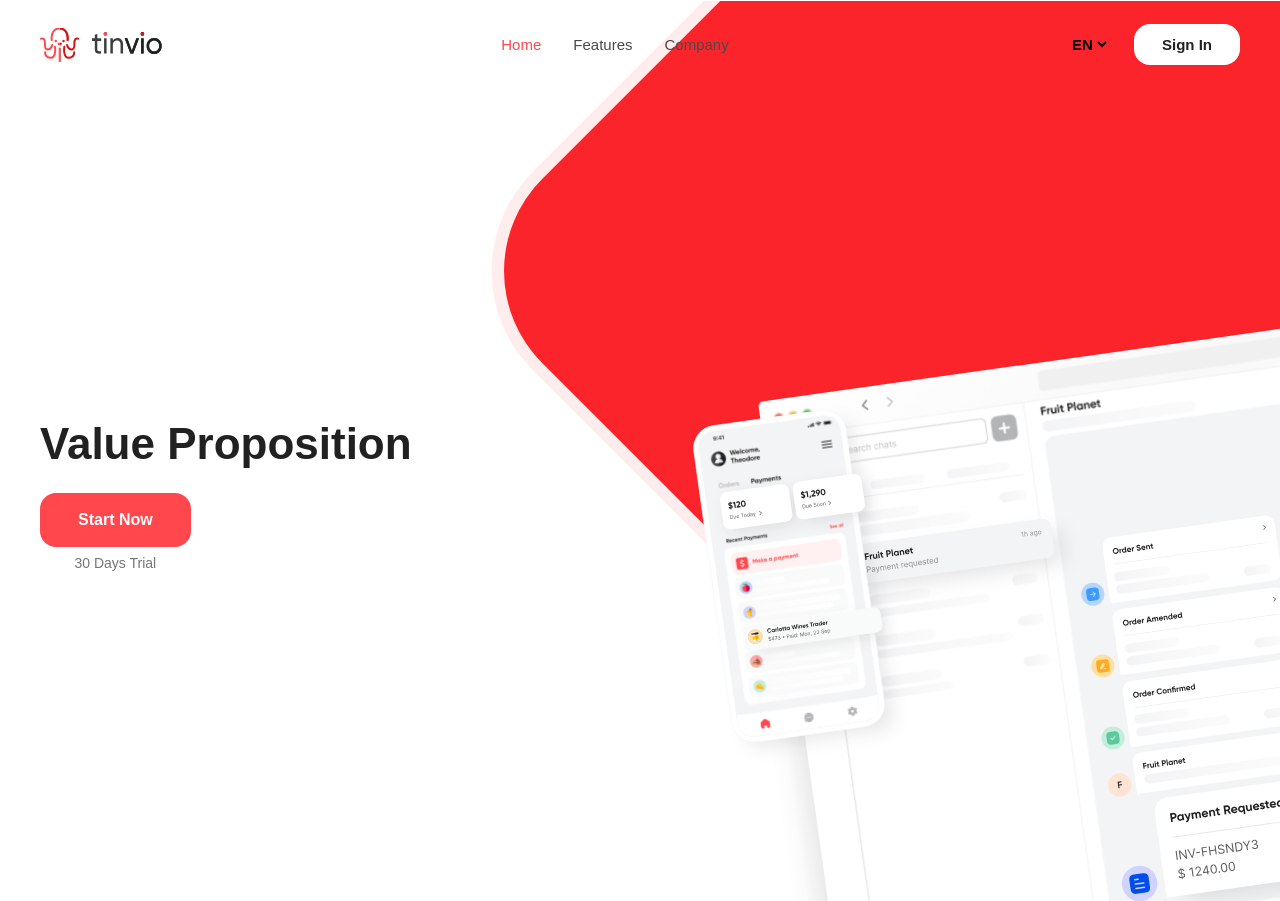
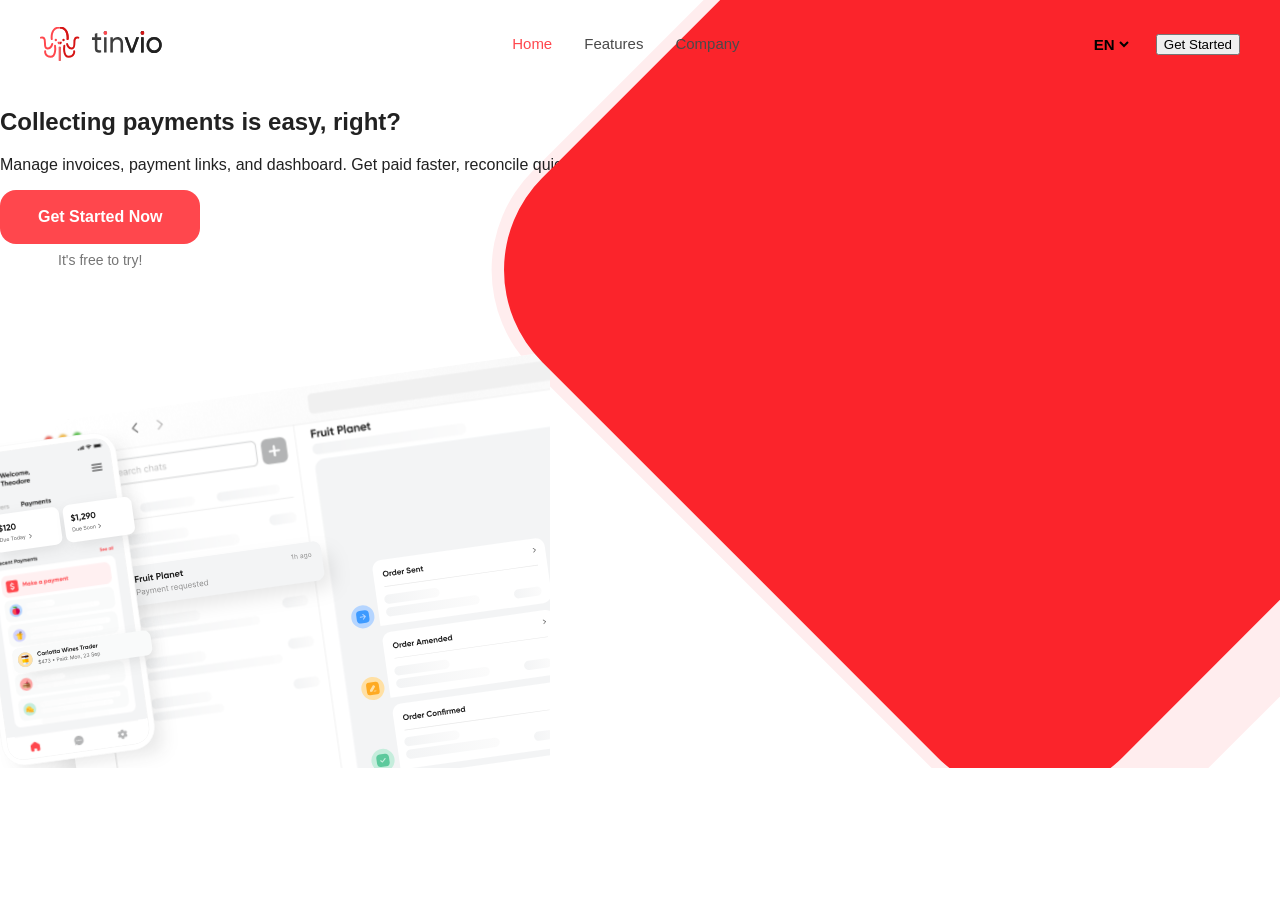
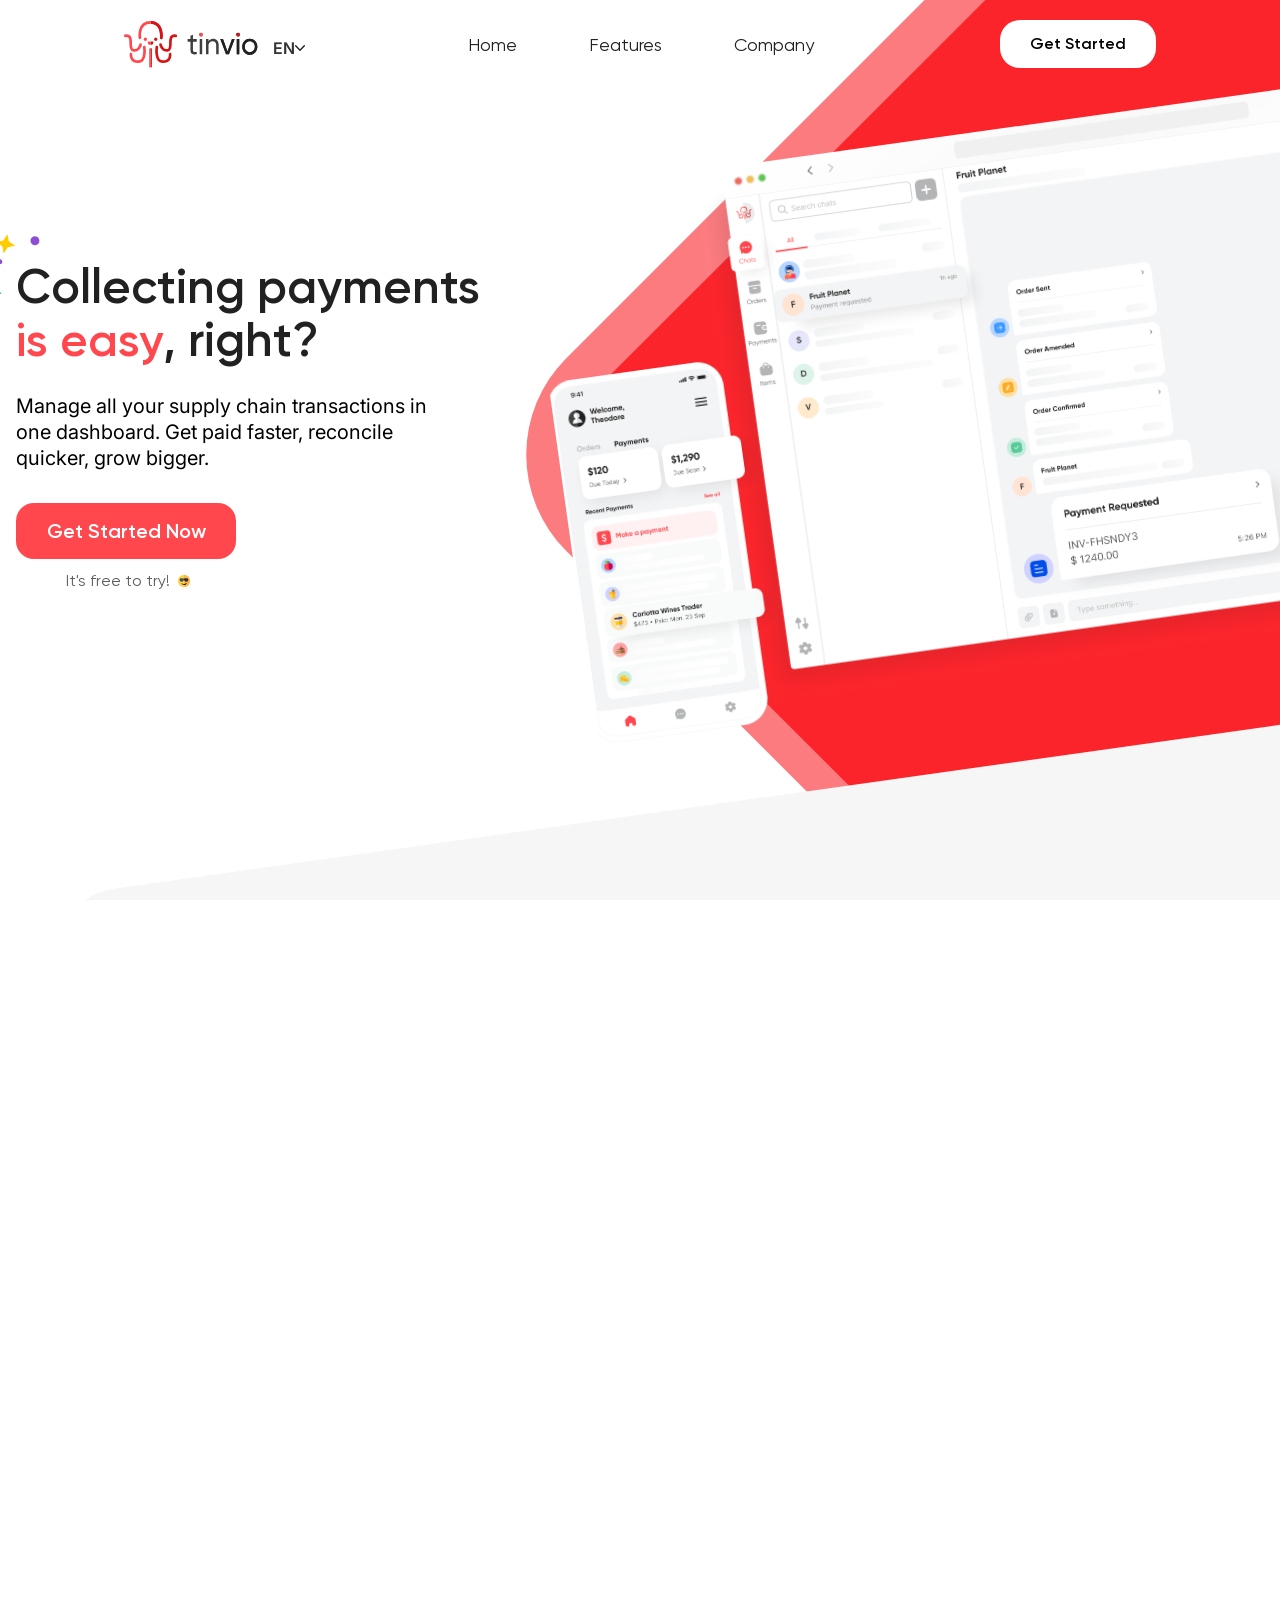
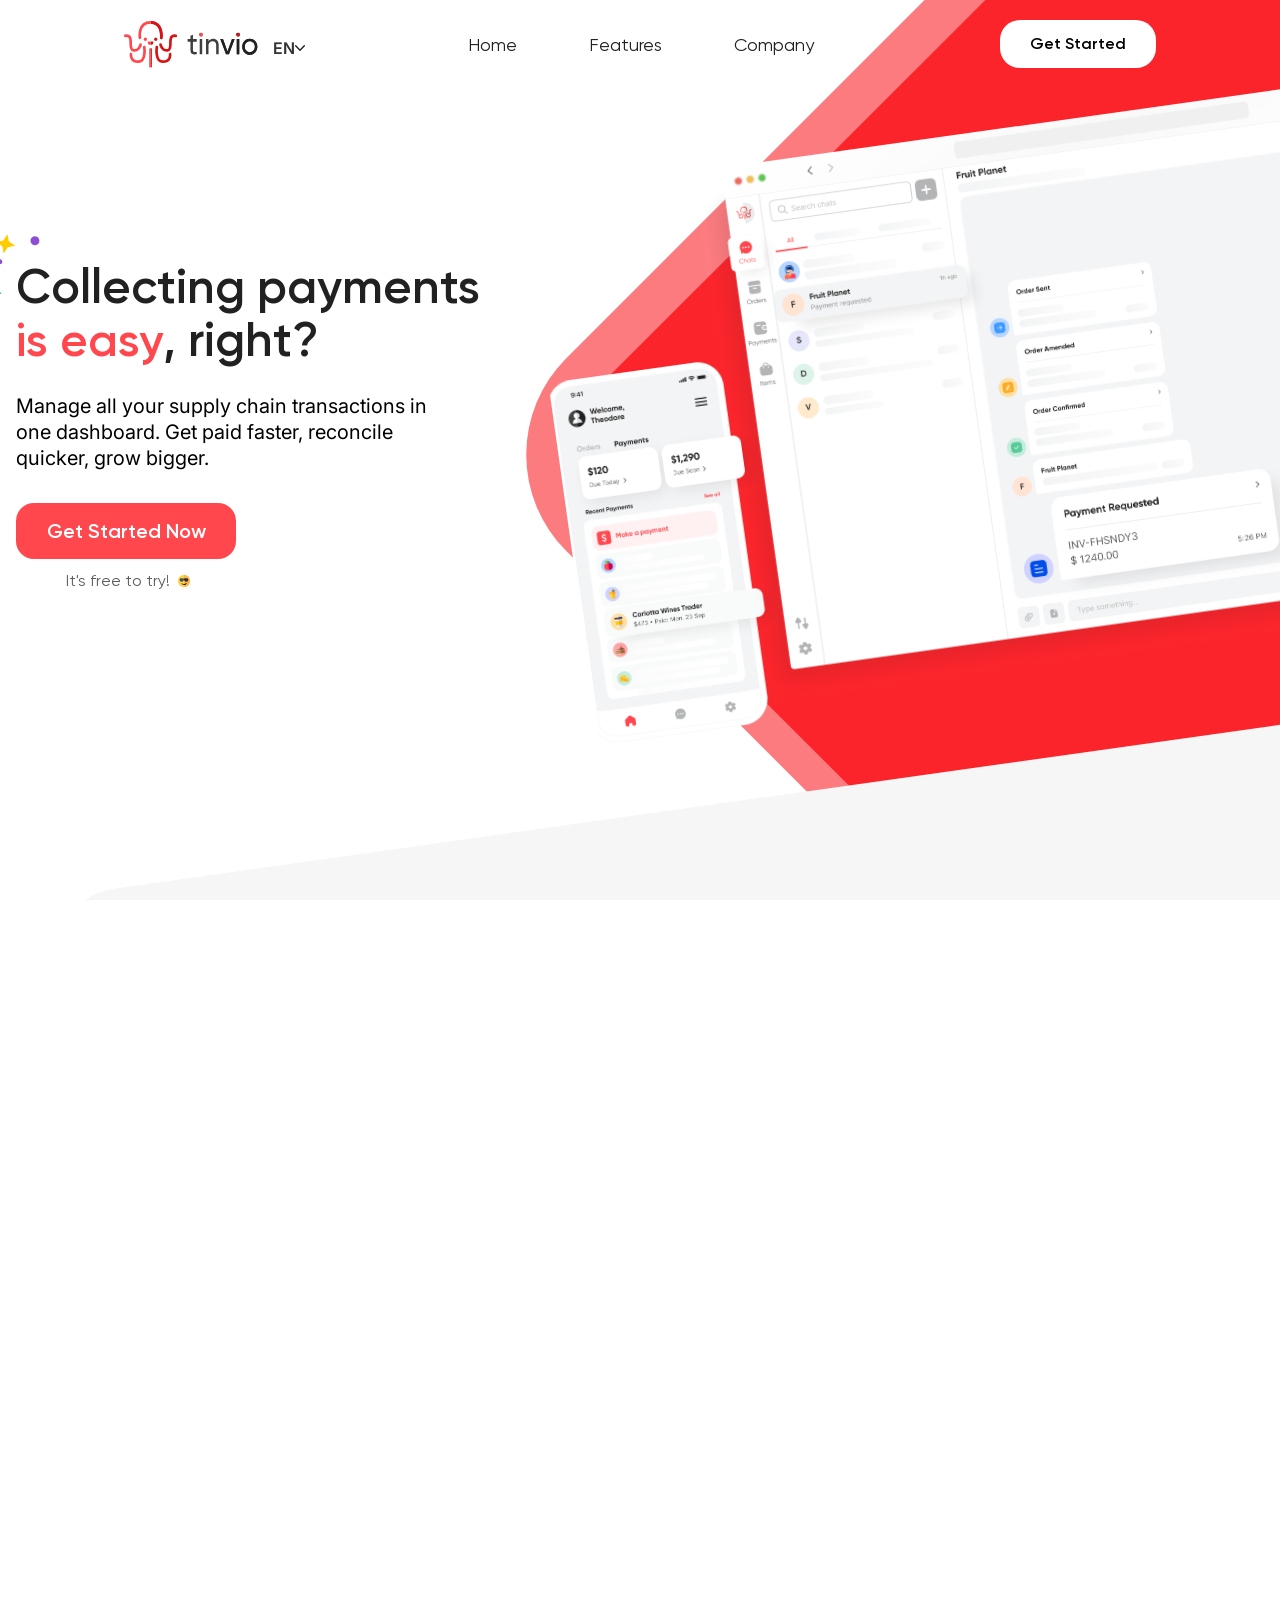
